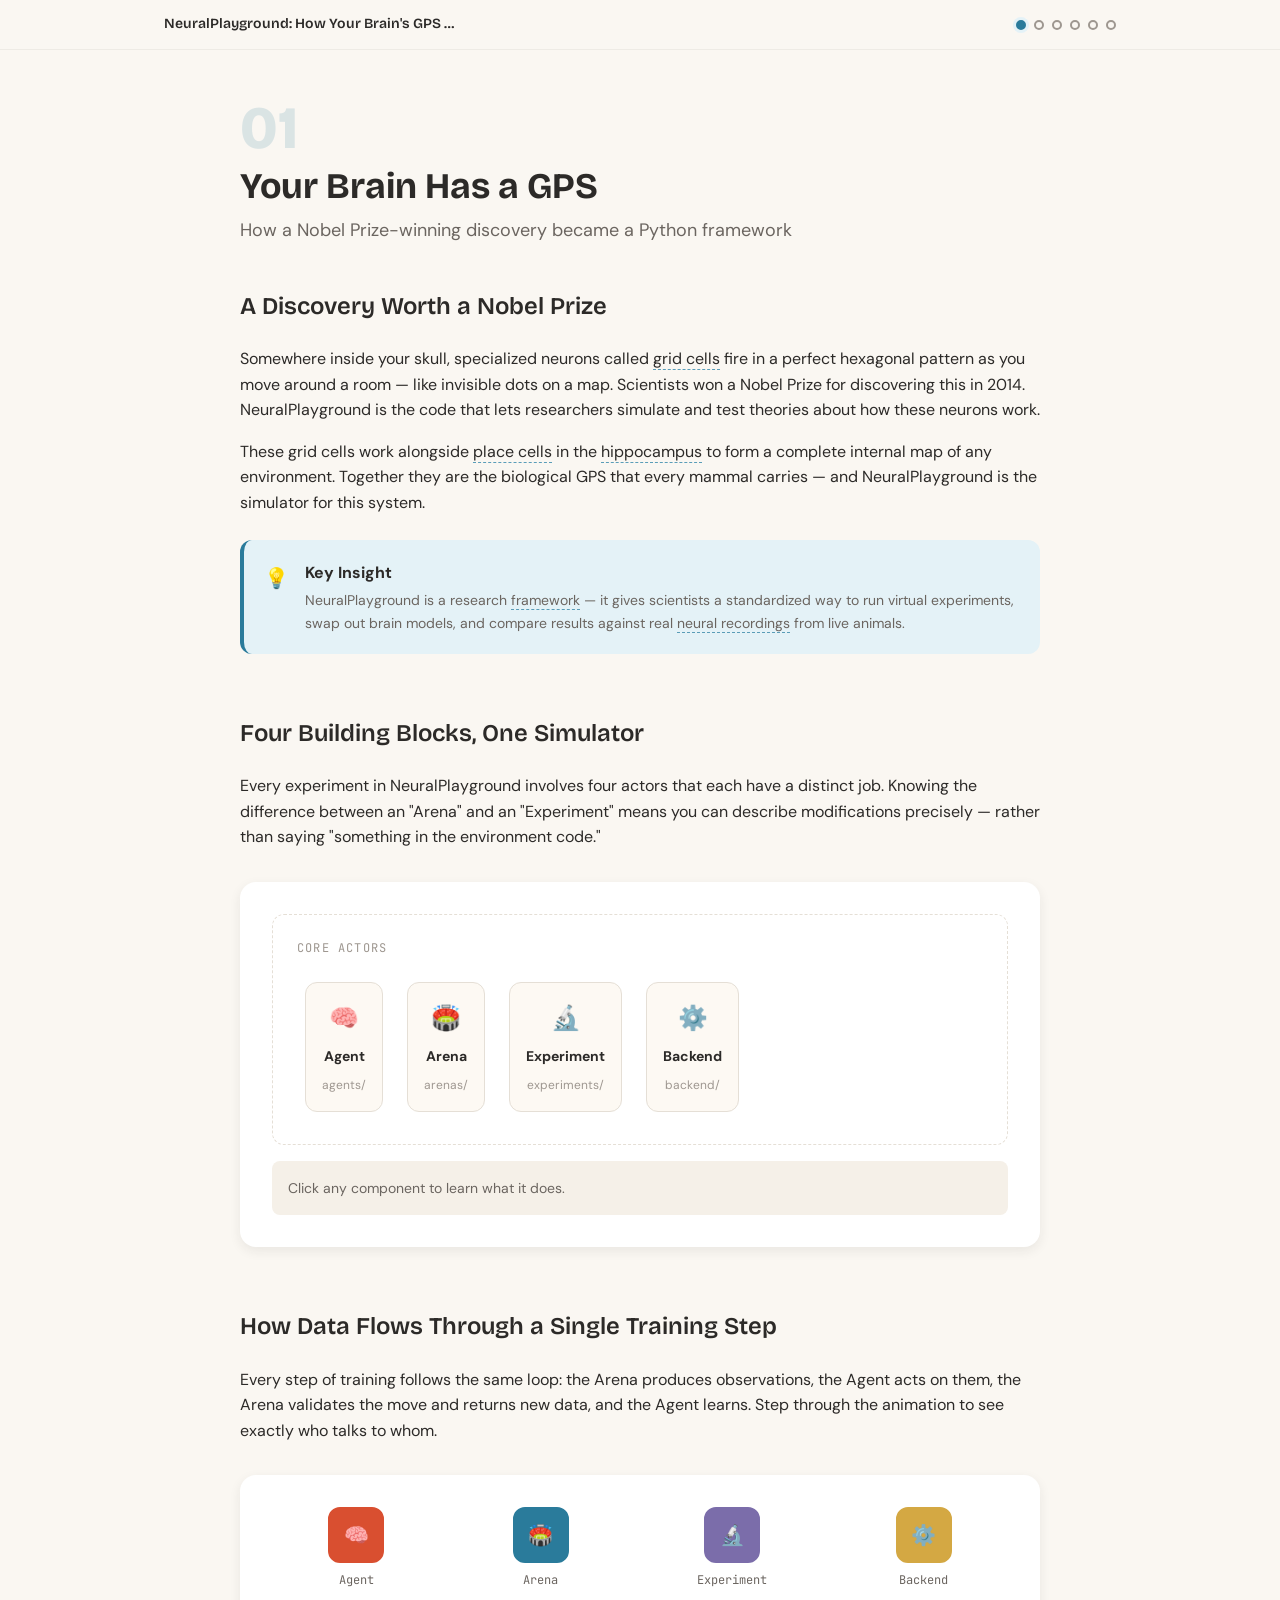
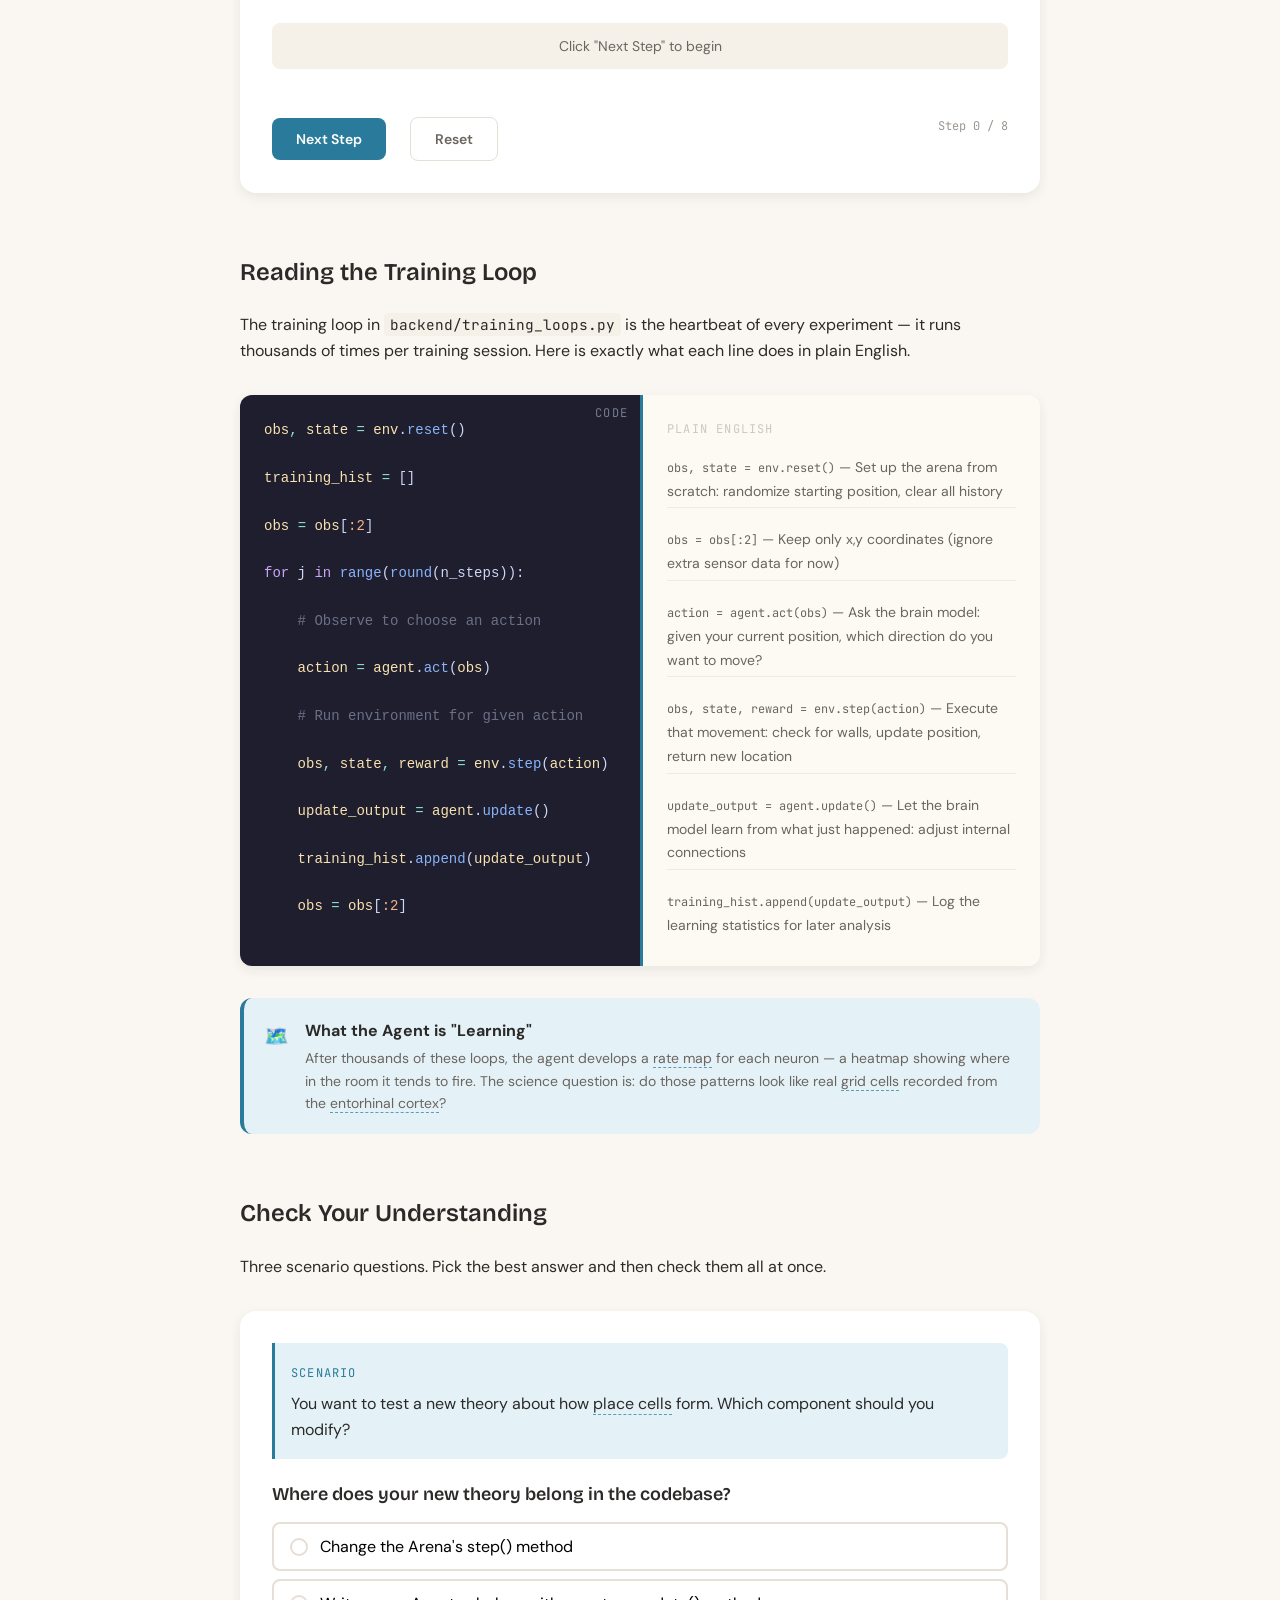
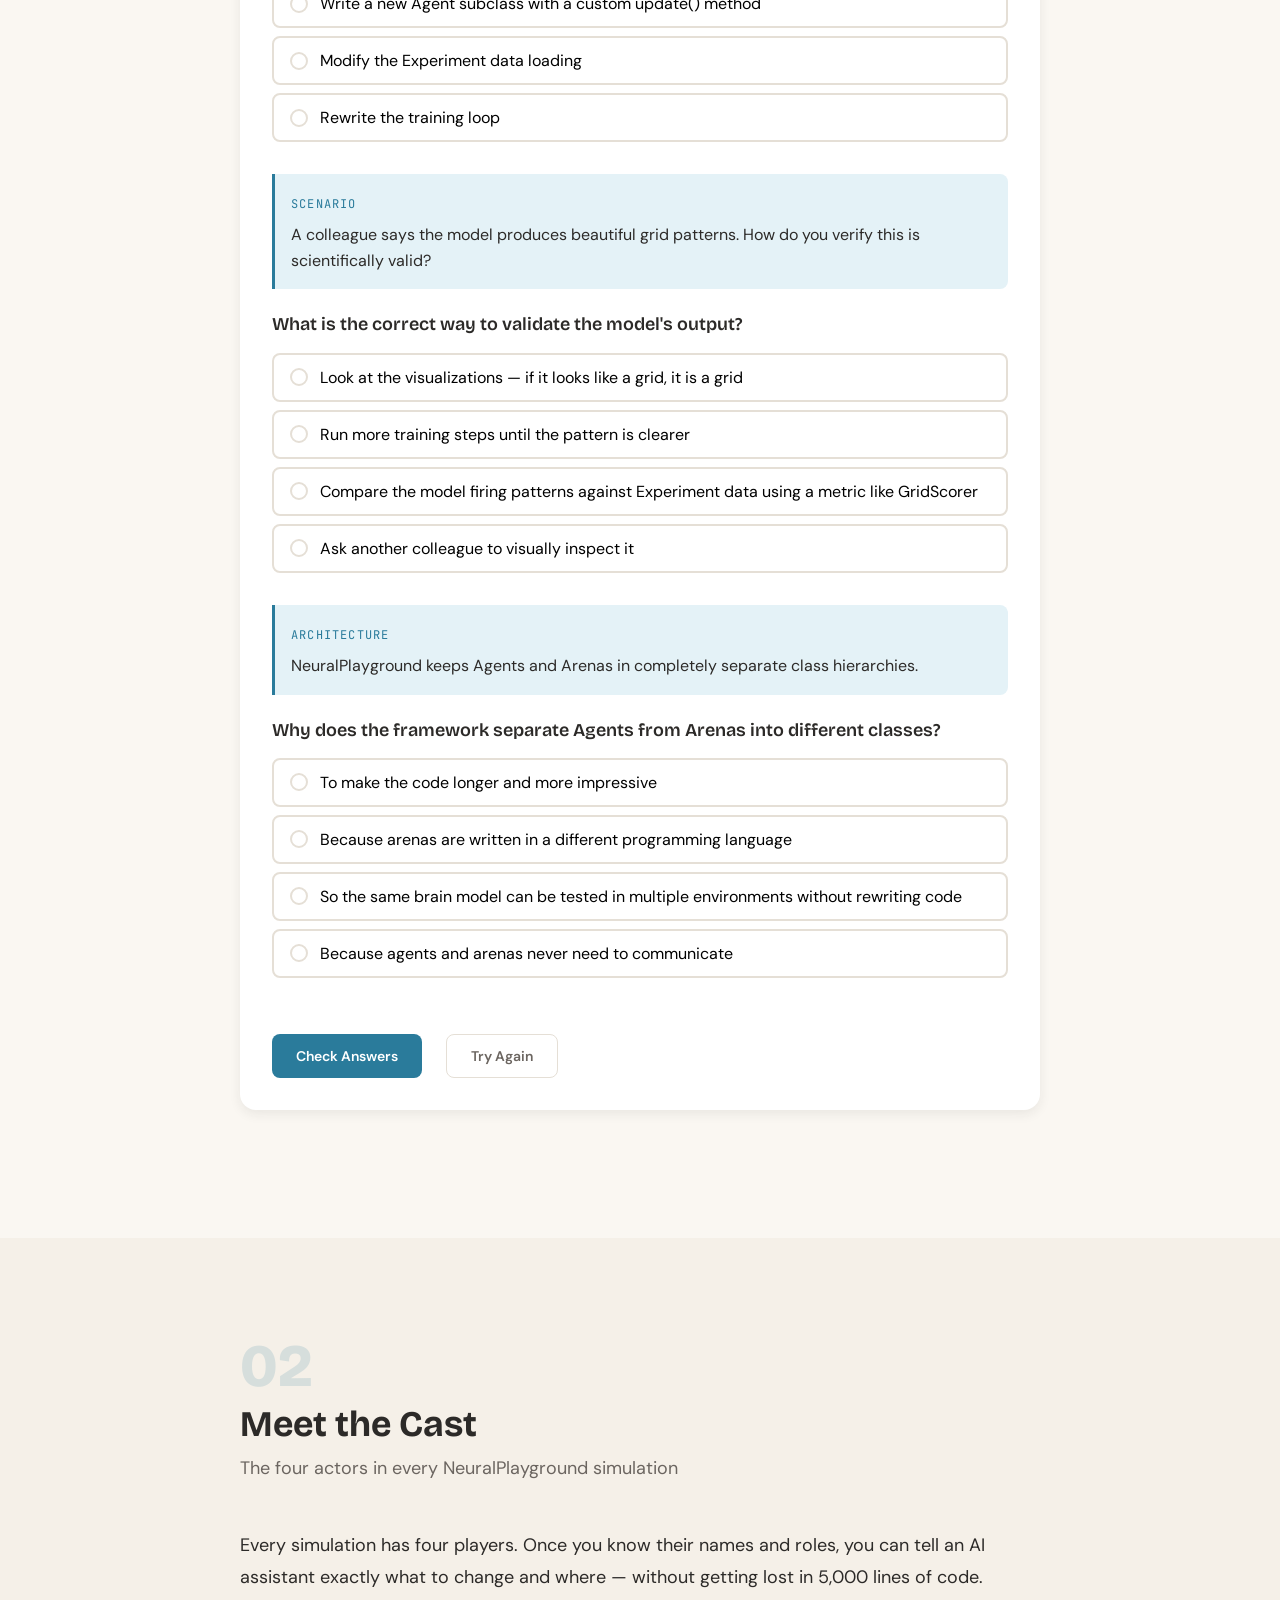
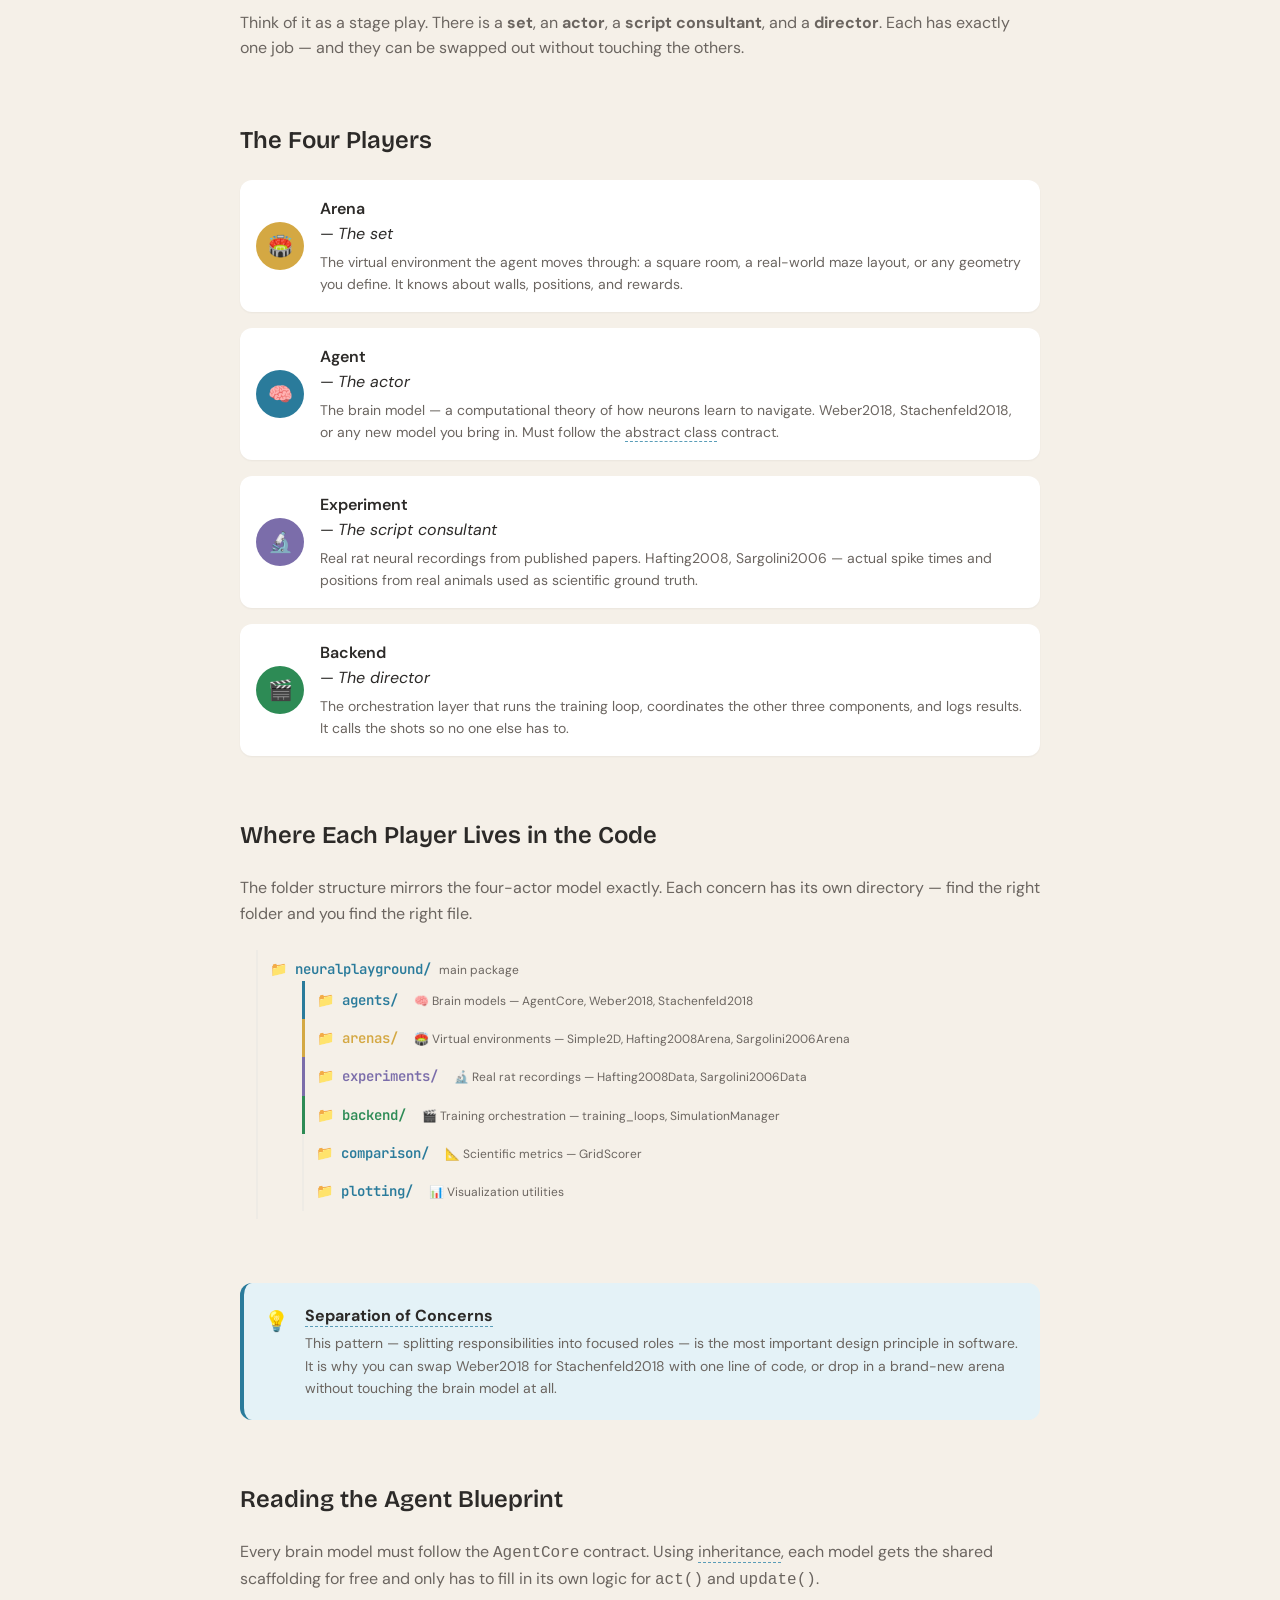
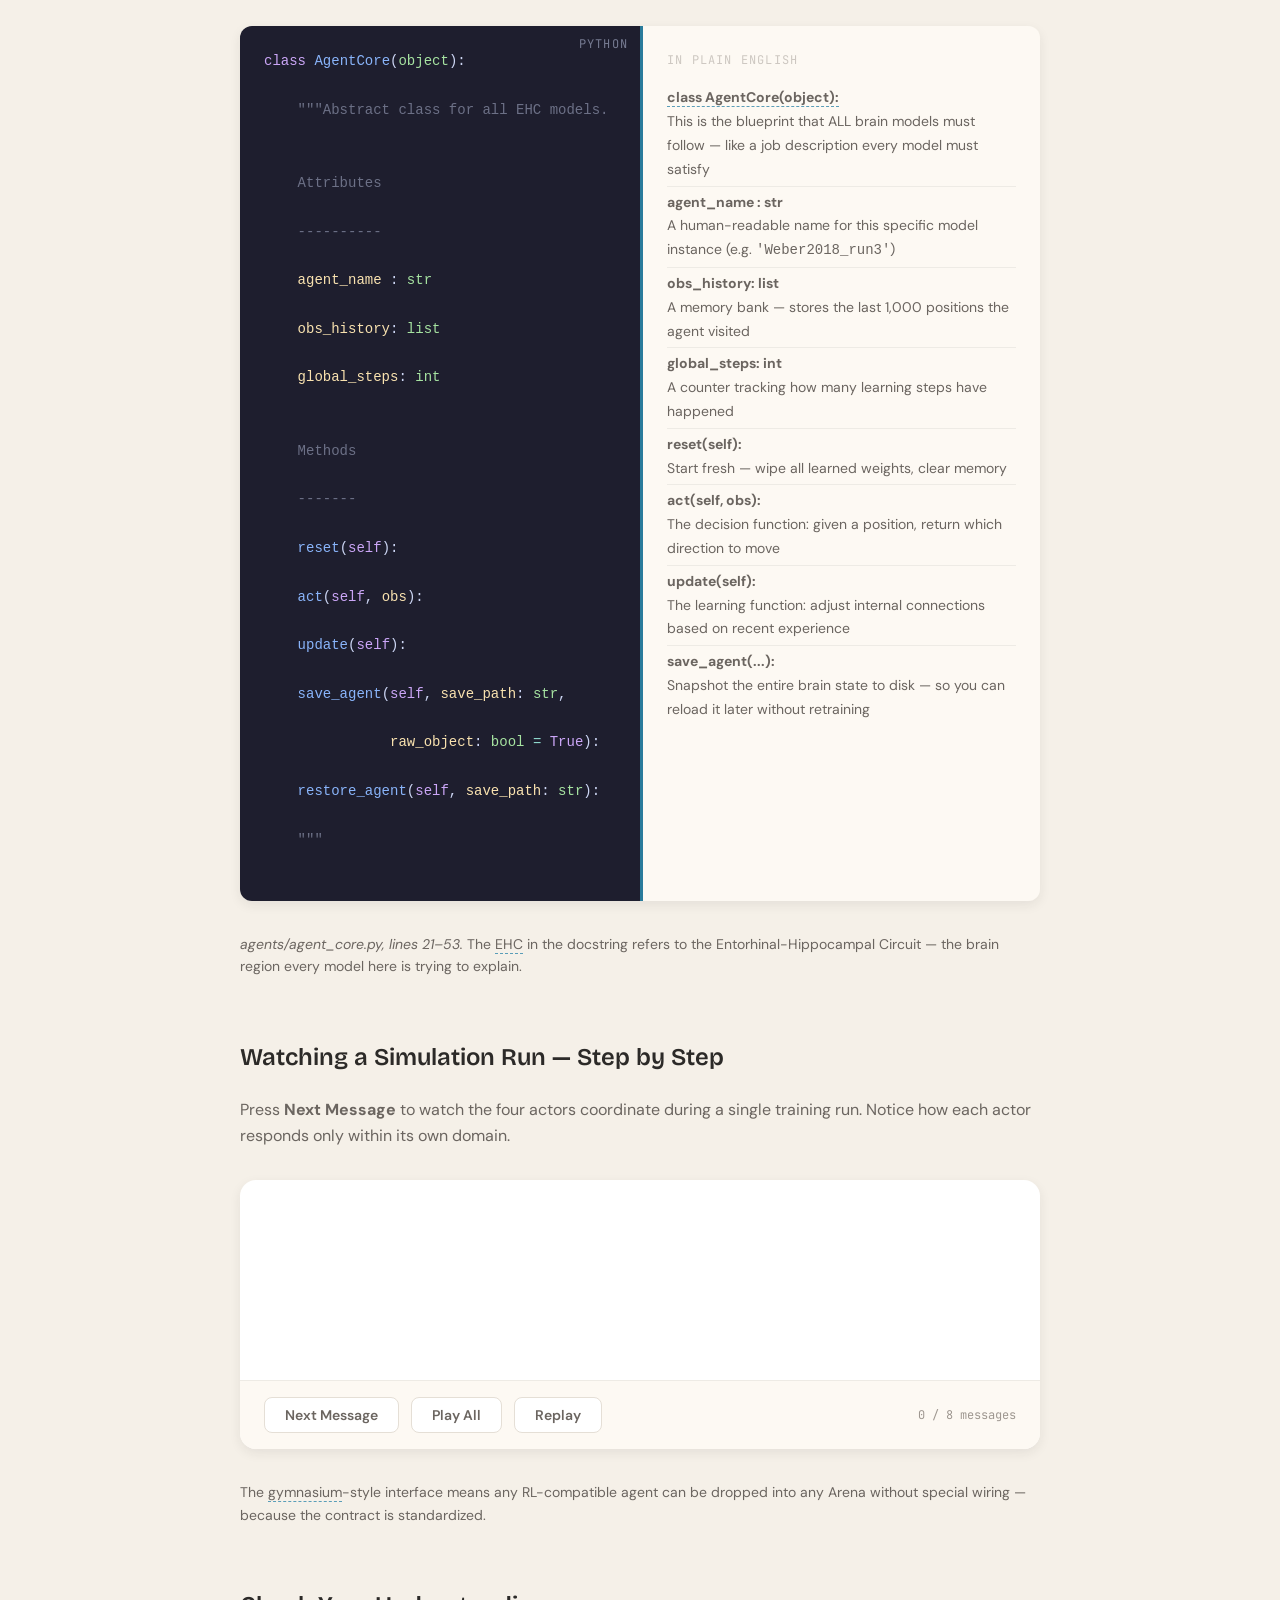
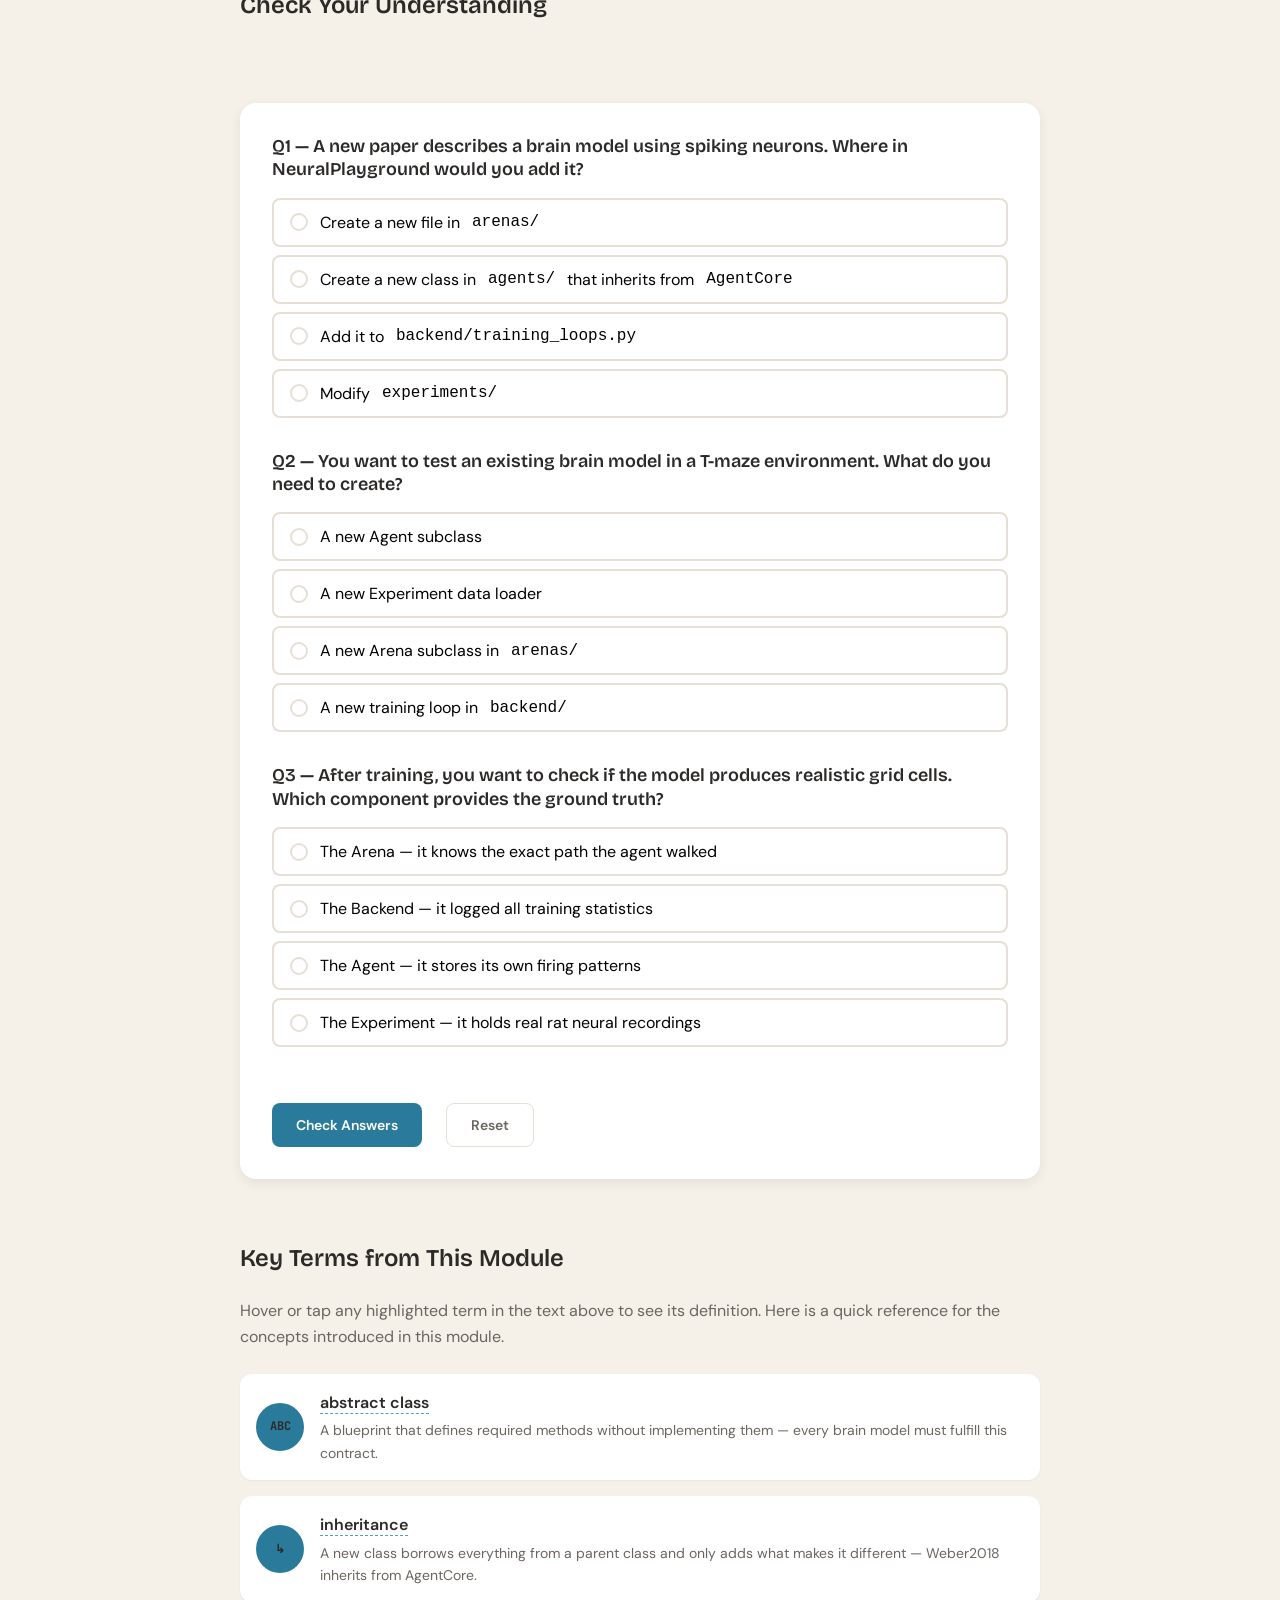
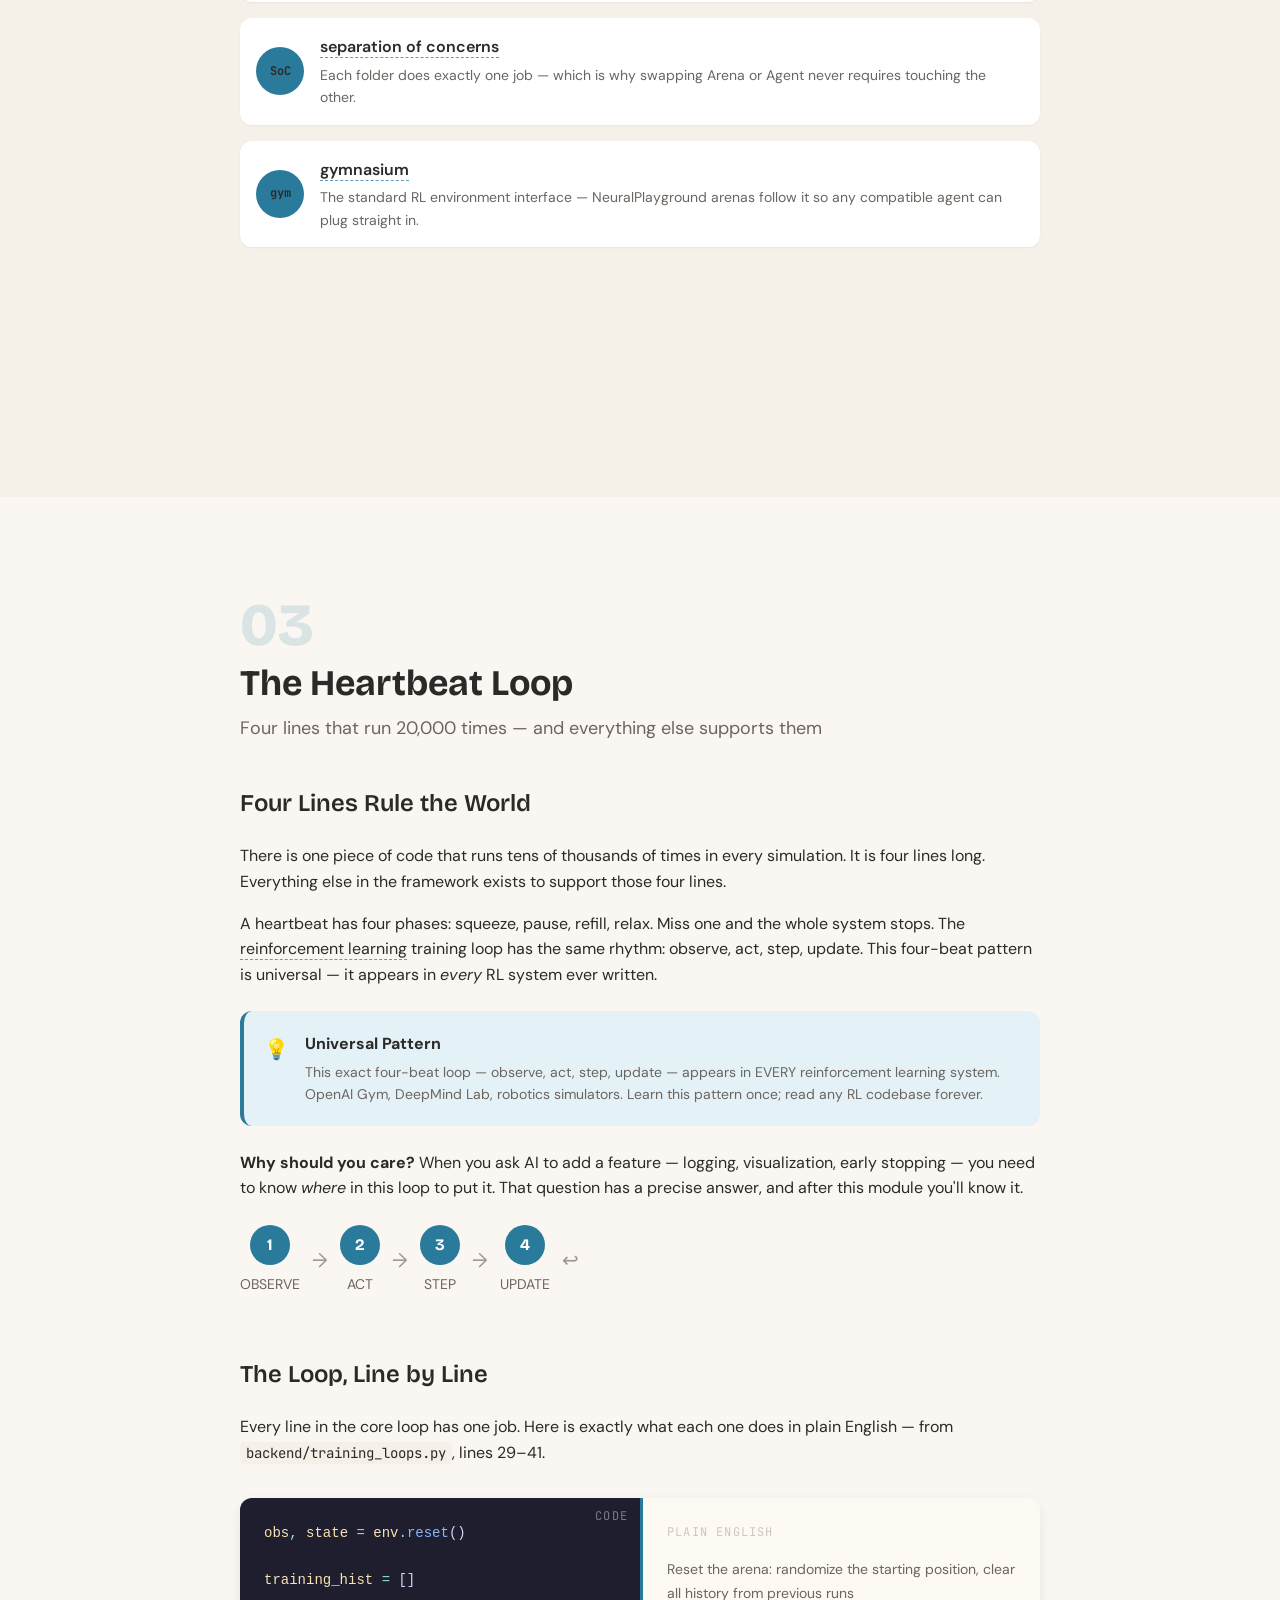
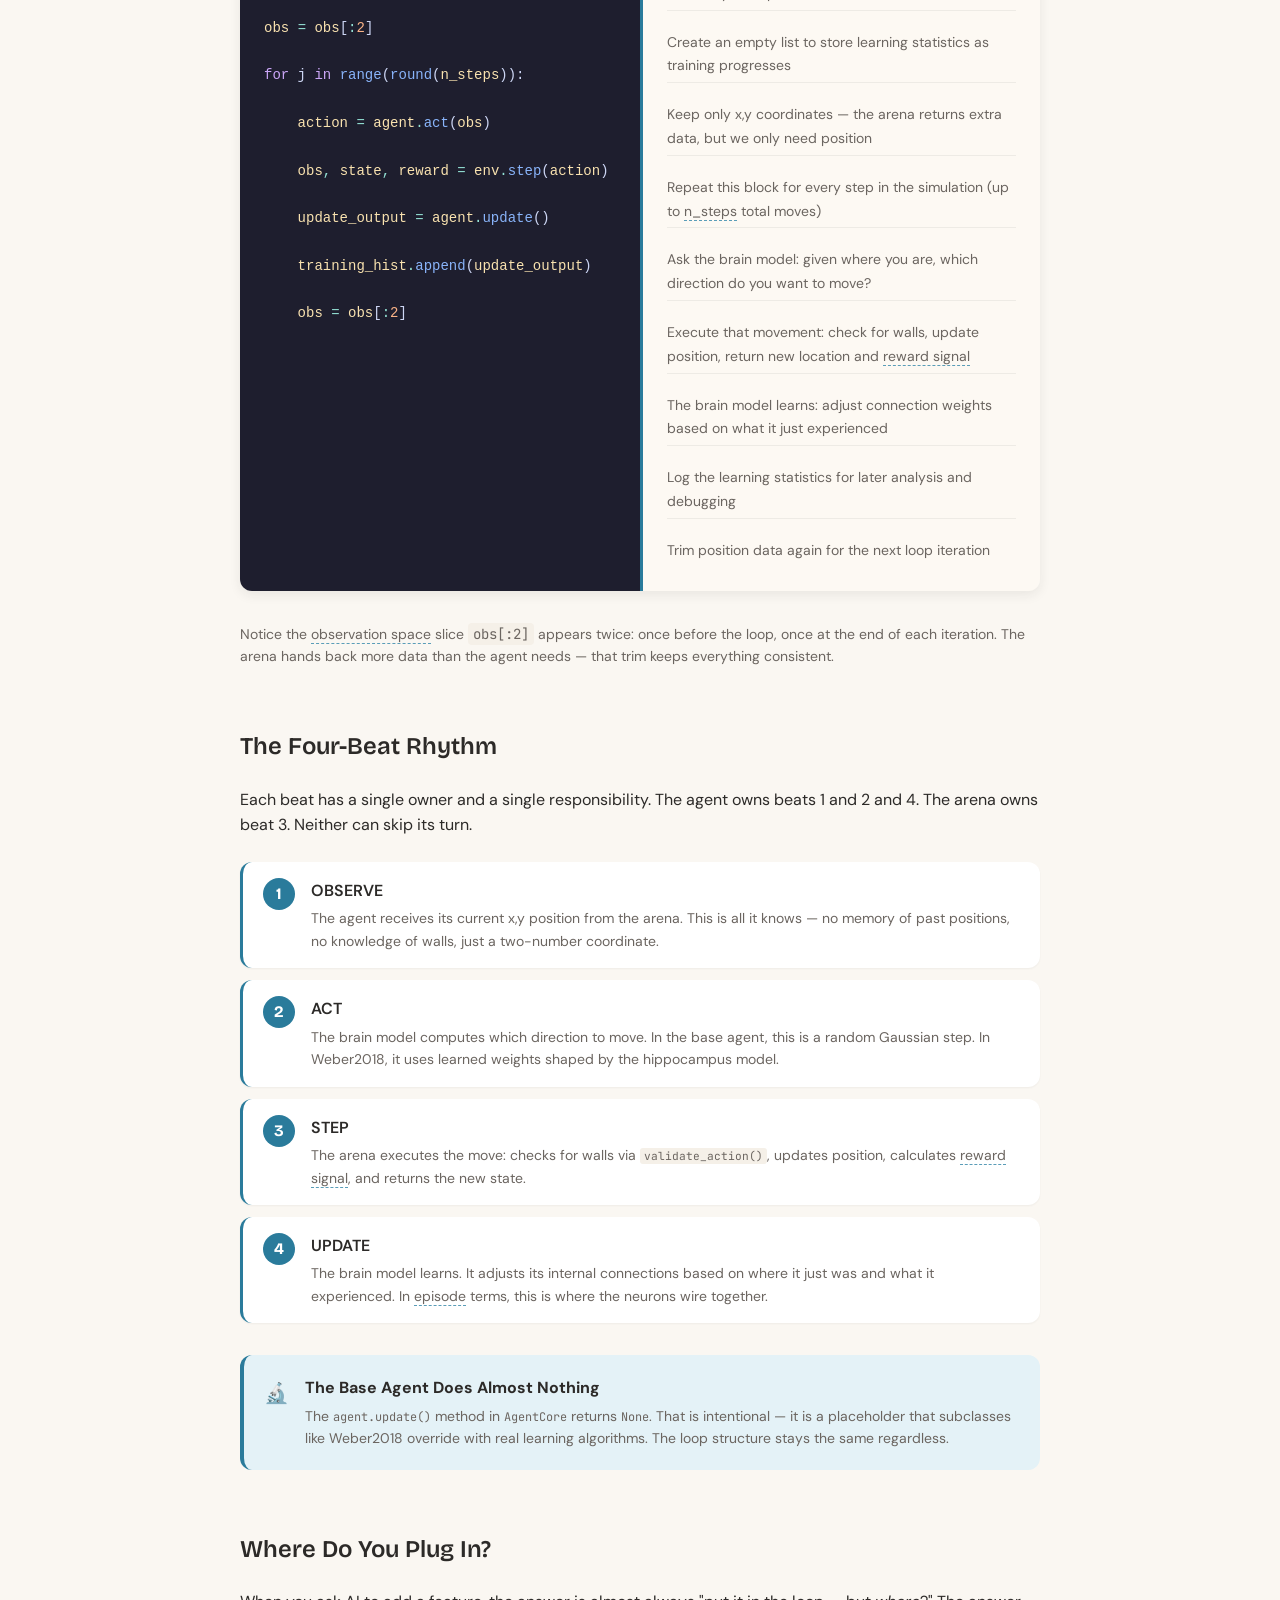
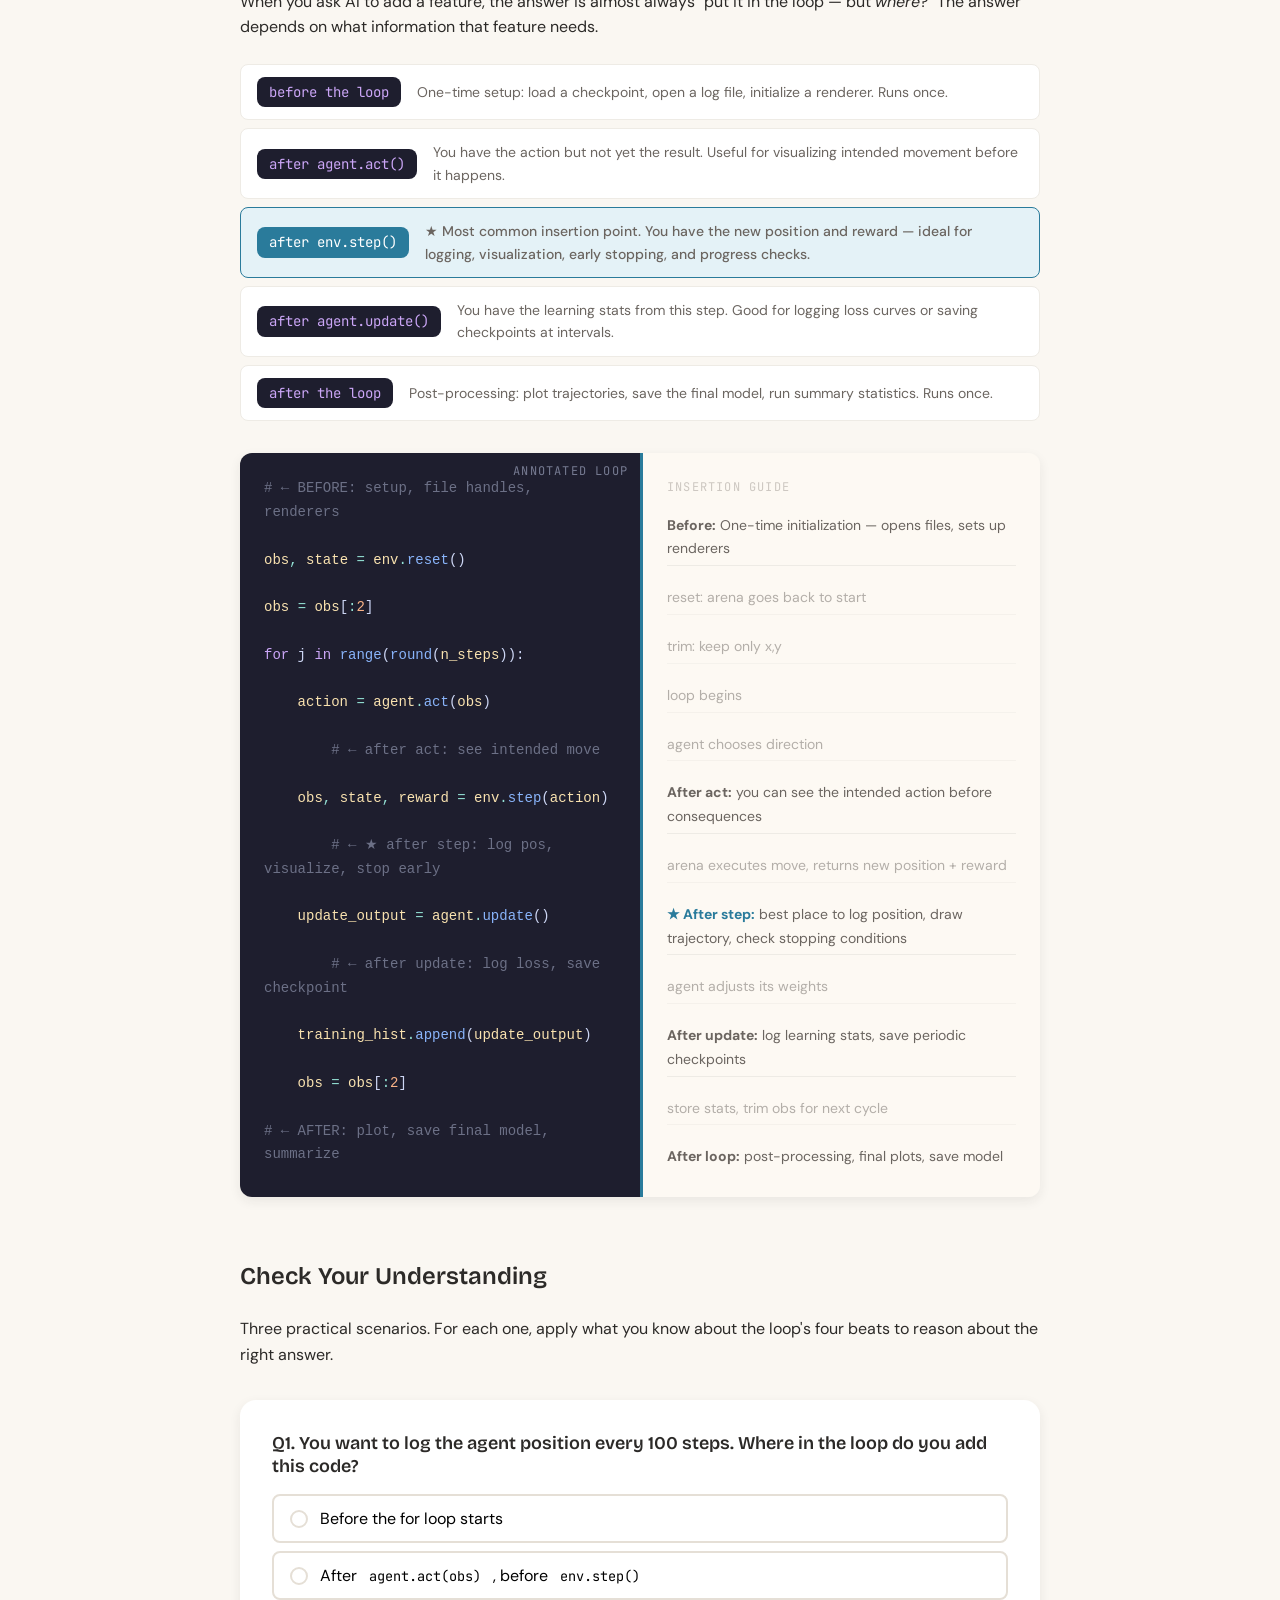
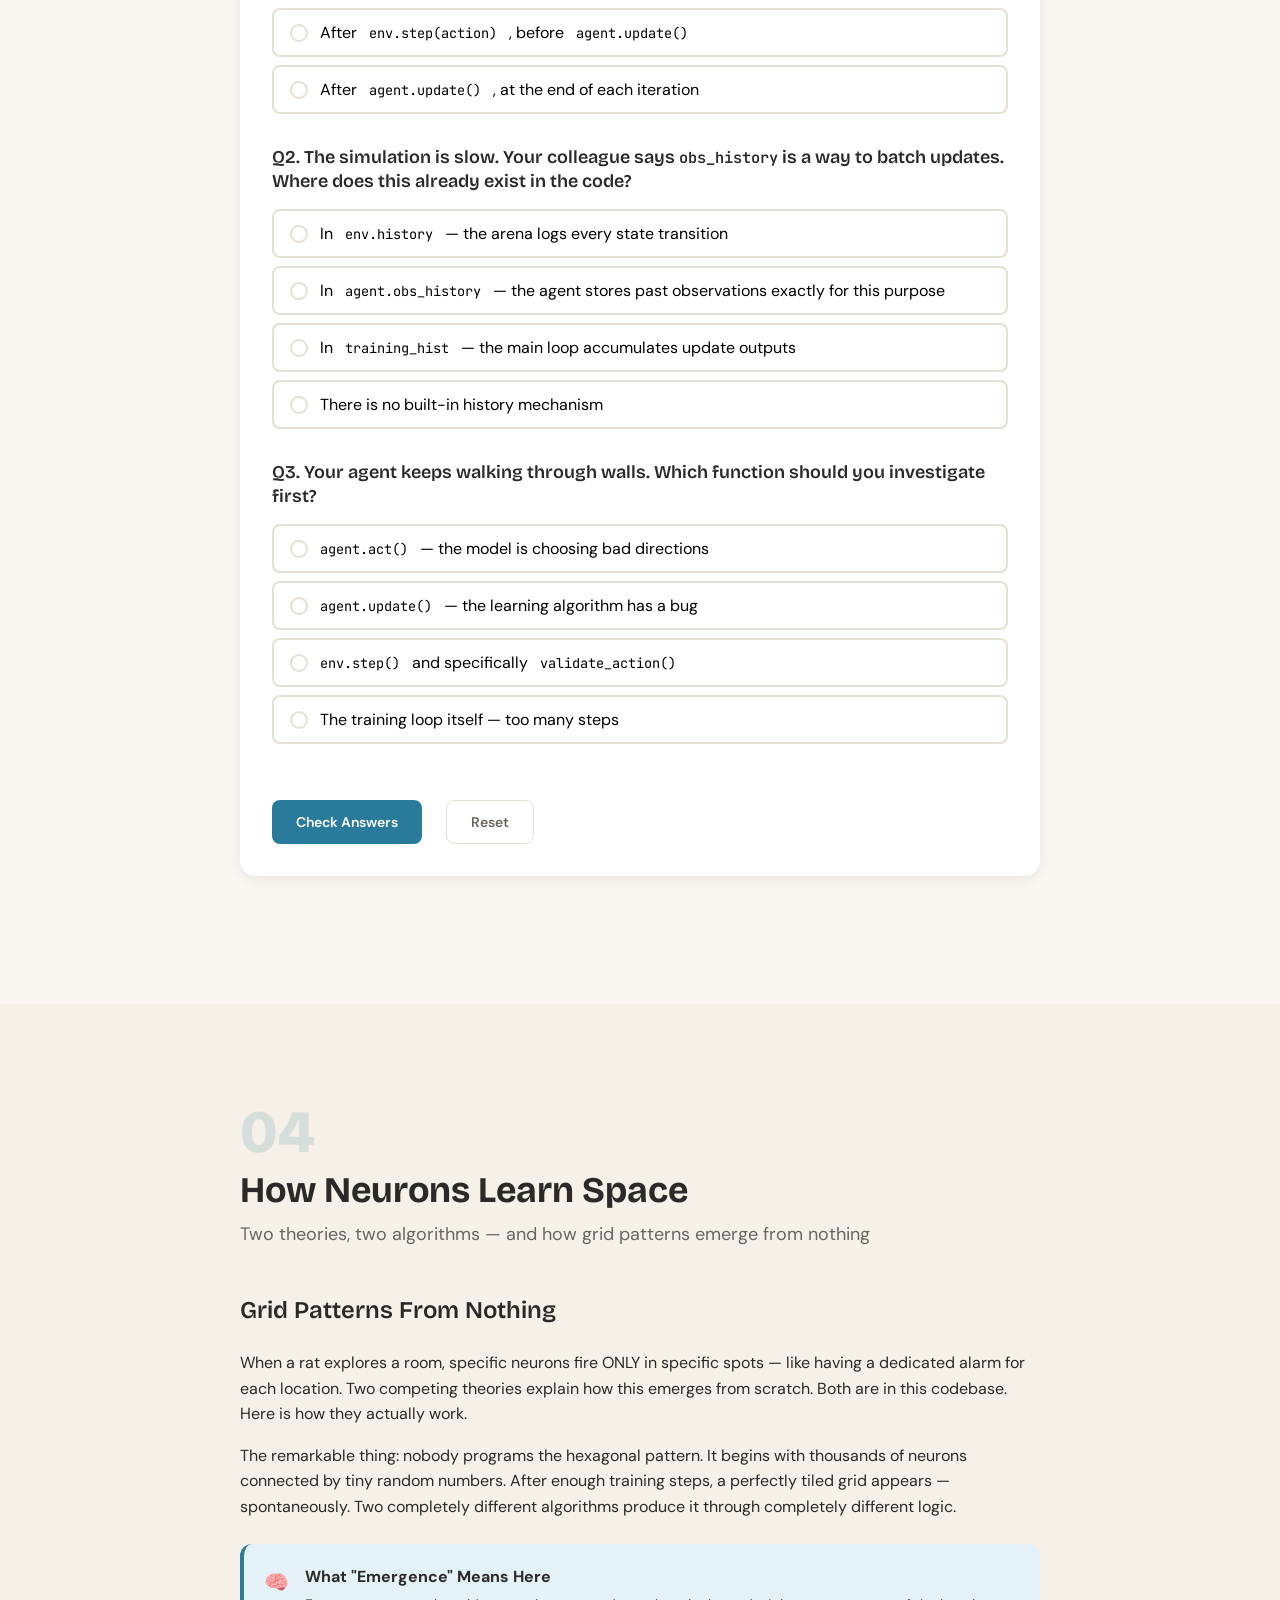
==== neural-playground-course/index.html @ 26a8af29 "Add complete design system styles for neural playground course - Introduced a new CSS file containin" ====
<!DOCTYPE html>
<html lang="en">
<head>
  <meta charset="UTF-8">
  <meta name="viewport" content="width=device-width, initial-scale=1.0">
  <title>NeuralPlayground: How Your Brain's GPS Works in Code</title>

  <!-- Google Fonts: Bricolage Grotesque · DM Sans · JetBrains Mono -->
  <link rel="preconnect" href="https://fonts.googleapis.com">
  <link rel="preconnect" href="https://fonts.gstatic.com" crossorigin>
  <link href="https://fonts.googleapis.com/css2?family=Bricolage+Grotesque:opsz,wght@12..96,400;12..96,600;12..96,700;12..96,800&family=DM+Sans:ital,opsz,wght@0,9..40,300;0,9..40,400;0,9..40,500;0,9..40,600;0,9..40,700;1,9..40,400;1,9..40,500&family=JetBrains+Mono:wght@400;500;600&display=swap" rel="stylesheet">

  <link rel="stylesheet" href="styles.css">

  <style>
    :root {
      --color-accent:       #2A7B9B;
      --color-accent-hover: #1F6280;
      --color-accent-light: #E4F2F7;
      --color-accent-muted: #5A9DB8;
    }
  </style>

  <script src="main.js" defer></script>
</head>
<body>

  <nav class="nav" id="nav">
    <div class="progress-bar" id="progress-bar" role="progressbar" aria-valuenow="0" aria-valuemin="0" aria-valuemax="100"></div>
    <div class="nav-inner">
      <span class="nav-title">NeuralPlayground: How Your Brain's GPS Works in Code</span>
      <div class="nav-dots" id="nav-dots" role="tablist">
        <button class="nav-dot" data-target="module-1" data-tooltip="Your Brain Has a GPS" role="tab" aria-label="Module 1: Your Brain Has a GPS"></button>
        <button class="nav-dot" data-target="module-2" data-tooltip="Meet the Cast" role="tab" aria-label="Module 2: Meet the Cast"></button>
        <button class="nav-dot" data-target="module-3" data-tooltip="The Heartbeat Loop" role="tab" aria-label="Module 3: The Heartbeat Loop"></button>
        <button class="nav-dot" data-target="module-4" data-tooltip="How Neurons Learn Space" role="tab" aria-label="Module 4: How Neurons Learn Space"></button>
        <button class="nav-dot" data-target="module-5" data-tooltip="Real Rat Data" role="tab" aria-label="Module 5: Real Rat Data"></button>
        <button class="nav-dot" data-target="module-6" data-tooltip="Science at Scale" role="tab" aria-label="Module 6: Science at Scale"></button>
      </div>
    </div>
  </nav>

  <main id="main">
    <!-- modules/*.html content is assembled here by build.sh -->
<section class="module" id="module-1" style="background: var(--color-bg)">
  <div class="module-content">

    <header class="module-header animate-in">
      <span class="module-number">01</span>
      <h1 class="module-title">Your Brain Has a GPS</h1>
      <p class="module-subtitle">How a Nobel Prize-winning discovery became a Python framework</p>
    </header>

    <div class="module-body">

      <!-- ── SCREEN 1: The Hook ─────────────────────────────── -->
      <section class="screen animate-in">
        <h2 class="screen-heading">A Discovery Worth a Nobel Prize</h2>
        <p>
          Somewhere inside your skull, specialized neurons called
          <span class="term" data-definition="Neurons in the entorhinal cortex that fire in a perfect hexagonal grid as an animal moves through space — like an invisible GPS overlay on the environment">grid cells</span>
          fire in a perfect hexagonal pattern as you move around a room — like invisible dots on a map.
          Scientists won a Nobel Prize for discovering this in 2014. NeuralPlayground is the code that lets researchers simulate and test theories about how these neurons work.
        </p>
        <p>
          These grid cells work alongside
          <span class="term" data-definition="Neurons in the hippocampus that each fire only when the animal is in one specific location — every spot in a room has its own dedicated neuron">place cells</span>
          in the
          <span class="term" data-definition="A seahorse-shaped brain region crucial for memory and spatial navigation — damage it and you cannot form new memories or navigate familiar spaces">hippocampus</span>
          to form a complete internal map of any environment.
          Together they are the biological GPS that every mammal carries — and NeuralPlayground is the simulator for this system.
        </p>

        <div class="callout callout-accent">
          <div class="callout-icon">💡</div>
          <div class="callout-content">
            <strong class="callout-title">Key Insight</strong>
            <p>NeuralPlayground is a research <span class="term" data-definition="A codebase that provides a standard structure you build on top of — like building with LEGO bricks instead of carving each piece from scratch">framework</span> — it gives scientists a standardized way to run virtual experiments, swap out brain models, and compare results against real <span class="term" data-definition="Data captured by implanting tiny electrodes next to individual neurons — each electrode detects the electrical spikes a neuron fires">neural recordings</span> from live animals.</p>
          </div>
        </div>
      </section>

      <!-- ── SCREEN 2: Architecture Overview ───────────────── -->
      <section class="screen animate-in">
        <h2 class="screen-heading">Four Building Blocks, One Simulator</h2>
        <p>
          Every experiment in NeuralPlayground involves four actors that each have a distinct job.
          Knowing the difference between an "Arena" and an "Experiment" means you can describe modifications precisely — rather than saying "something in the environment code."
        </p>

        <div class="arch-diagram animate-in">
          <div class="arch-zone">
            <div class="arch-zone-label">Core Actors</div>
            <div style="display: flex; flex-wrap: wrap; gap: var(--space-2);">
              <div class="arch-component" data-info="The brain model. Receives position coordinates, decides which direction to move next, and updates its internal connection weights after each step. This is where theories about how neurons wire themselves live.">
                <span class="arch-icon">🧠</span>
                <strong>Agent</strong>
                <small style="font-size: var(--text-xs); color: var(--color-text-muted);">agents/</small>
              </div>
              <div class="arch-component" data-info="The virtual room. Defines the shape of the space, enforces walls, tracks position, and returns a reward signal. Swap a square room for a circular one here without touching the brain model at all.">
                <span class="arch-icon">🏟️</span>
                <strong>Arena</strong>
                <small style="font-size: var(--text-xs); color: var(--color-text-muted);">arenas/</small>
              </div>
              <div class="arch-component" data-info="Real rat data. Holds the actual neural recordings from live animals — position traces, spike trains, rate maps. Used after training to validate whether the model produces biologically realistic patterns.">
                <span class="arch-icon">🔬</span>
                <strong>Experiment</strong>
                <small style="font-size: var(--text-xs); color: var(--color-text-muted);">experiments/</small>
              </div>
              <div class="arch-component" data-info="The orchestrator. Runs the training loop — reset environment, collect observations, call agent.act(), call env.step(), call agent.update(), log results. You rarely need to change this.">
                <span class="arch-icon">⚙️</span>
                <strong>Backend</strong>
                <small style="font-size: var(--text-xs); color: var(--color-text-muted);">backend/</small>
              </div>
            </div>
          </div>
          <div class="arch-description">Click any component to learn what it does.</div>
        </div>
      </section>

      <!-- ── SCREEN 3: Data Flow Animation ─────────────────── -->
      <section class="screen animate-in">
        <h2 class="screen-heading">How Data Flows Through a Single Training Step</h2>
        <p>
          Every step of training follows the same loop: the Arena produces observations, the Agent acts on them, the Arena validates the move and returns new data, and the Agent learns.
          Step through the animation to see exactly who talks to whom.
        </p>

        <div class="flow-animation animate-in" data-steps="[
          {&quot;highlight&quot;:&quot;flow-actor-4&quot;,&quot;label&quot;:&quot;Backend sets up the simulation&quot;},
          {&quot;highlight&quot;:&quot;flow-actor-2&quot;,&quot;label&quot;:&quot;Arena initializes: 1m x 1m room, random start position&quot;},
          {&quot;highlight&quot;:&quot;flow-actor-1&quot;,&quot;label&quot;:&quot;Agent receives first observation: position coordinates&quot;},
          {&quot;highlight&quot;:&quot;flow-actor-1&quot;,&quot;label&quot;:&quot;Agent decides: move in direction [0.8, 0.2]&quot;,&quot;packet&quot;:true,&quot;from&quot;:&quot;actor-1&quot;,&quot;to&quot;:&quot;actor-2&quot;},
          {&quot;highlight&quot;:&quot;flow-actor-2&quot;,&quot;label&quot;:&quot;Arena validates the move (no wall collision), updates position&quot;},
          {&quot;highlight&quot;:&quot;flow-actor-2&quot;,&quot;label&quot;:&quot;Arena returns: new position, reward=0&quot;,&quot;packet&quot;:true,&quot;from&quot;:&quot;actor-2&quot;,&quot;to&quot;:&quot;actor-1&quot;},
          {&quot;highlight&quot;:&quot;flow-actor-1&quot;,&quot;label&quot;:&quot;Agent runs update() - adjusts its connection weights&quot;},
          {&quot;highlight&quot;:&quot;flow-actor-3&quot;,&quot;label&quot;:&quot;After training: Experiment provides real rat data for comparison&quot;}
        ]">
          <div class="flow-actors">
            <div class="flow-actor" id="flow-actor-1">
              <div class="flow-actor-icon" style="background: var(--color-actor-1); color: white; border-color: var(--color-actor-1);">🧠</div>
              <span>Agent</span>
            </div>
            <div class="flow-actor" id="flow-actor-2">
              <div class="flow-actor-icon" style="background: var(--color-actor-2); color: white; border-color: var(--color-actor-2);">🏟️</div>
              <span>Arena</span>
            </div>
            <div class="flow-actor" id="flow-actor-3">
              <div class="flow-actor-icon" style="background: var(--color-actor-3); color: white; border-color: var(--color-actor-3);">🔬</div>
              <span>Experiment</span>
            </div>
            <div class="flow-actor" id="flow-actor-4">
              <div class="flow-actor-icon" style="background: var(--color-actor-4); color: white; border-color: var(--color-actor-4);">⚙️</div>
              <span>Backend</span>
            </div>
          </div>
          <div class="flow-step-label">Click "Next Step" to begin</div>
          <div class="flow-packet"></div>
          <div class="flow-controls">
            <button class="quiz-check-btn flow-next-btn">Next Step</button>
            <button class="quiz-reset-btn flow-reset-btn">Reset</button>
            <span class="flow-progress"></span>
          </div>
        </div>
      </section>

      <!-- ── SCREEN 4: Code↔English Translation ────────────── -->
      <section class="screen animate-in">
        <h2 class="screen-heading">Reading the Training Loop</h2>
        <p>
          The training loop in <code style="font-family: var(--font-mono); font-size: 0.9em; background: var(--color-bg-warm); padding: 2px 6px; border-radius: 4px;">backend/training_loops.py</code> is the heartbeat of every experiment — it runs thousands of times per training session.
          Here is exactly what each line does in plain English.
        </p>

        <div class="translation-block animate-in">
          <div class="translation-code">
            <span class="translation-label">CODE</span>
            <pre><code><span class="code-line"><span class="code-property">obs</span><span class="code-operator">, </span><span class="code-property">state</span> <span class="code-operator">=</span> <span class="code-property">env</span>.<span class="code-function">reset</span>()</span>
<span class="code-line"><span class="code-property">training_hist</span> <span class="code-operator">=</span> []</span>
<span class="code-line"><span class="code-property">obs</span> <span class="code-operator">=</span> <span class="code-property">obs</span>[<span class="code-number">:2</span>]</span>
<span class="code-line"><span class="code-keyword">for</span> j <span class="code-keyword">in</span> <span class="code-function">range</span>(<span class="code-function">round</span>(n_steps)):</span>
<span class="code-line">    <span class="code-comment"># Observe to choose an action</span></span>
<span class="code-line">    <span class="code-property">action</span> <span class="code-operator">=</span> <span class="code-property">agent</span>.<span class="code-function">act</span>(<span class="code-property">obs</span>)</span>
<span class="code-line">    <span class="code-comment"># Run environment for given action</span></span>
<span class="code-line">    <span class="code-property">obs</span><span class="code-operator">, </span><span class="code-property">state</span><span class="code-operator">, </span><span class="code-property">reward</span> <span class="code-operator">=</span> <span class="code-property">env</span>.<span class="code-function">step</span>(<span class="code-property">action</span>)</span>
<span class="code-line">    <span class="code-property">update_output</span> <span class="code-operator">=</span> <span class="code-property">agent</span>.<span class="code-function">update</span>()</span>
<span class="code-line">    <span class="code-property">training_hist</span>.<span class="code-function">append</span>(<span class="code-property">update_output</span>)</span>
<span class="code-line">    <span class="code-property">obs</span> <span class="code-operator">=</span> <span class="code-property">obs</span>[<span class="code-number">:2</span>]</span></code></pre>
          </div>
          <div class="translation-english">
            <span class="translation-label">PLAIN ENGLISH</span>
            <div class="translation-lines">
              <p class="tl"><code style="font-family: var(--font-mono); font-size: 0.85em;">obs, state = env.reset()</code> — Set up the arena from scratch: randomize starting position, clear all history</p>
              <p class="tl"><code style="font-family: var(--font-mono); font-size: 0.85em;">obs = obs[:2]</code> — Keep only x,y coordinates (ignore extra sensor data for now)</p>
              <p class="tl"><code style="font-family: var(--font-mono); font-size: 0.85em;">action = agent.act(obs)</code> — Ask the brain model: given your current position, which direction do you want to move?</p>
              <p class="tl"><code style="font-family: var(--font-mono); font-size: 0.85em;">obs, state, reward = env.step(action)</code> — Execute that movement: check for walls, update position, return new location</p>
              <p class="tl"><code style="font-family: var(--font-mono); font-size: 0.85em;">update_output = agent.update()</code> — Let the brain model learn from what just happened: adjust internal connections</p>
              <p class="tl"><code style="font-family: var(--font-mono); font-size: 0.85em;">training_hist.append(update_output)</code> — Log the learning statistics for later analysis</p>
            </div>
          </div>
        </div>

        <div class="callout callout-accent">
          <div class="callout-icon">🗺️</div>
          <div class="callout-content">
            <strong class="callout-title">What the Agent is "Learning"</strong>
            <p>After thousands of these loops, the agent develops a
            <span class="term" data-definition="A 2D heatmap showing how often a neuron fires at each location in an arena — bright spots mean the neuron fires frequently there">rate map</span>
            for each neuron — a heatmap showing where in the room it tends to fire.
            The science question is: do those patterns look like real
            <span class="term" data-definition="Neurons in the entorhinal cortex that fire in a perfect hexagonal grid as an animal moves through space — like an invisible GPS overlay on the environment">grid cells</span>
            recorded from the
            <span class="term" data-definition="The brain region just upstream of the hippocampus where grid cells live — it acts like a coordinate system feeding into the memory system">entorhinal cortex</span>?</p>
          </div>
        </div>
      </section>

      <!-- ── SCREEN 5: Quiz ─────────────────────────────────── -->
      <section class="screen animate-in">
        <h2 class="screen-heading">Check Your Understanding</h2>
        <p>Three scenario questions. Pick the best answer and then check them all at once.</p>

        <div class="quiz-container animate-in" id="quiz-module1">

          <!-- Q1 -->
          <div class="quiz-question-block"
               data-correct="b"
               data-explanation-right="The brain model&apos;s learning algorithm lives in the Agent&apos;s update() method. That is where theories about how neurons change their connections are implemented."
               data-explanation-wrong="The Arena handles the physical space, the Experiment holds ground truth data, and the training loop orchestrates everything. The learning algorithm itself lives in the Agent.">
            <div class="scenario-block">
              <div class="scenario-context">
                <span class="scenario-label">Scenario</span>
                <p>You want to test a new theory about how <span class="term" data-definition="Neurons in the hippocampus that each fire only when the animal is in one specific location — every spot in a room has its own dedicated neuron">place cells</span> form. Which component should you modify?</p>
              </div>
            </div>
            <p class="quiz-question">Where does your new theory belong in the codebase?</p>
            <div class="quiz-options">
              <button class="quiz-option" data-value="a" onclick="selectOption(this)">
                <span class="quiz-option-radio"></span>
                Change the Arena's step() method
              </button>
              <button class="quiz-option" data-value="b" onclick="selectOption(this)">
                <span class="quiz-option-radio"></span>
                Write a new Agent subclass with a custom update() method
              </button>
              <button class="quiz-option" data-value="c" onclick="selectOption(this)">
                <span class="quiz-option-radio"></span>
                Modify the Experiment data loading
              </button>
              <button class="quiz-option" data-value="d" onclick="selectOption(this)">
                <span class="quiz-option-radio"></span>
                Rewrite the training loop
              </button>
            </div>
            <div class="quiz-feedback"></div>
          </div>

          <!-- Q2 -->
          <div class="quiz-question-block"
               data-correct="c"
               data-explanation-right="Visual inspection is subjective and can be fooled. Scientific validation means comparing quantitatively against real rat recordings — that is what the Experiment classes and GridScorer are for."
               data-explanation-wrong="Visual inspection is not reproducible or objective. The framework provides quantitative comparison against real neural data precisely because visual pattern-matching is unreliable.">
            <div class="scenario-block">
              <div class="scenario-context">
                <span class="scenario-label">Scenario</span>
                <p>A colleague says the model produces beautiful grid patterns. How do you verify this is scientifically valid?</p>
              </div>
            </div>
            <p class="quiz-question">What is the correct way to validate the model's output?</p>
            <div class="quiz-options">
              <button class="quiz-option" data-value="a" onclick="selectOption(this)">
                <span class="quiz-option-radio"></span>
                Look at the visualizations — if it looks like a grid, it is a grid
              </button>
              <button class="quiz-option" data-value="b" onclick="selectOption(this)">
                <span class="quiz-option-radio"></span>
                Run more training steps until the pattern is clearer
              </button>
              <button class="quiz-option" data-value="c" onclick="selectOption(this)">
                <span class="quiz-option-radio"></span>
                Compare the model firing patterns against Experiment data using a metric like GridScorer
              </button>
              <button class="quiz-option" data-value="d" onclick="selectOption(this)">
                <span class="quiz-option-radio"></span>
                Ask another colleague to visually inspect it
              </button>
            </div>
            <div class="quiz-feedback"></div>
          </div>

          <!-- Q3 -->
          <div class="quiz-question-block"
               data-correct="c"
               data-explanation-right="Separation of concerns. You can test Weber2018 in a circular arena, a rectangular arena, a multi-room maze — without touching the model code at all. This is how you do systematic science."
               data-explanation-wrong="The separation is intentional: swap any actor for another without rewriting the rest. It is the foundation of the whole framework design.">
            <div class="scenario-block">
              <div class="scenario-context">
                <span class="scenario-label">Architecture</span>
                <p>NeuralPlayground keeps Agents and Arenas in completely separate class hierarchies.</p>
              </div>
            </div>
            <p class="quiz-question">Why does the framework separate Agents from Arenas into different classes?</p>
            <div class="quiz-options">
              <button class="quiz-option" data-value="a" onclick="selectOption(this)">
                <span class="quiz-option-radio"></span>
                To make the code longer and more impressive
              </button>
              <button class="quiz-option" data-value="b" onclick="selectOption(this)">
                <span class="quiz-option-radio"></span>
                Because arenas are written in a different programming language
              </button>
              <button class="quiz-option" data-value="c" onclick="selectOption(this)">
                <span class="quiz-option-radio"></span>
                So the same brain model can be tested in multiple environments without rewriting code
              </button>
              <button class="quiz-option" data-value="d" onclick="selectOption(this)">
                <span class="quiz-option-radio"></span>
                Because agents and arenas never need to communicate
              </button>
            </div>
            <div class="quiz-feedback"></div>
          </div>

          <div style="display: flex; gap: var(--space-3); margin-top: var(--space-6);">
            <button class="quiz-check-btn" onclick="checkQuiz('quiz-module1')">Check Answers</button>
            <button class="quiz-reset-btn" onclick="resetQuiz('quiz-module1')">Try Again</button>
          </div>

        </div>
      </section>

    </div><!-- /.module-body -->
  </div><!-- /.module-content -->
</section>
<section class="module" id="module-2" style="background: var(--color-bg-warm)">
  <div class="module-content">

    <!-- ── HEADER ───────────────────────────────────────────────── -->
    <header class="module-header animate-in">
      <span class="module-number">02</span>
      <h1 class="module-title">Meet the Cast</h1>
      <p class="module-subtitle">The four actors in every NeuralPlayground simulation</p>
    </header>

    <div class="module-body">

      <!-- ── SCREEN 1: OPENING HOOK ───────────────────────────── -->
      <div class="screen">
        <p class="animate-in" style="font-size: var(--text-lg); line-height: var(--leading-loose); color: var(--color-text);">
          Every simulation has four players. Once you know their names and roles, you can tell an AI assistant exactly what to change and where — without getting lost in 5,000 lines of code.
        </p>
        <p class="animate-in" style="color: var(--color-text-secondary);">
          Think of it as a stage play. There is a <strong>set</strong>, an <strong>actor</strong>, a <strong>script consultant</strong>, and a <strong>director</strong>. Each has exactly one job — and they can be swapped out without touching the others.
        </p>
      </div>

      <!-- ── SCREEN 2: THE FOUR ACTORS (ICON ROWS) ────────────── -->
      <div class="screen">
        <h2 class="screen-heading animate-in">The Four Players</h2>
        <div class="icon-rows stagger-children">

          <div class="icon-row animate-in">
            <div class="icon-circle" style="background: var(--color-actor-4)">🏟️</div>
            <div>
              <strong>Arena</strong> — <em>The set</em>
              <p>The virtual environment the agent moves through: a square room, a real-world maze layout, or any geometry you define. It knows about walls, positions, and rewards.</p>
            </div>
          </div>

          <div class="icon-row animate-in">
            <div class="icon-circle" style="background: var(--color-actor-2)">🧠</div>
            <div>
              <strong>Agent</strong> — <em>The actor</em>
              <p>The brain model — a computational theory of how neurons learn to navigate. Weber2018, Stachenfeld2018, or any new model you bring in. Must follow the <span class="term" data-definition="A blueprint that defines what methods a class MUST have, without implementing them — like a job contract that says 'you must be able to act() and update()' but leaves the details to each applicant">abstract class</span> contract.</p>
            </div>
          </div>

          <div class="icon-row animate-in">
            <div class="icon-circle" style="background: var(--color-actor-3)">🔬</div>
            <div>
              <strong>Experiment</strong> — <em>The script consultant</em>
              <p>Real rat neural recordings from published papers. Hafting2008, Sargolini2006 — actual spike times and positions from real animals used as scientific ground truth.</p>
            </div>
          </div>

          <div class="icon-row animate-in">
            <div class="icon-circle" style="background: var(--color-actor-5)">🎬</div>
            <div>
              <strong>Backend</strong> — <em>The director</em>
              <p>The orchestration layer that runs the training loop, coordinates the other three components, and logs results. It calls the shots so no one else has to.</p>
            </div>
          </div>

        </div>
      </div>

      <!-- ── SCREEN 3: FILE TREE ───────────────────────────────── -->
      <div class="screen">
        <h2 class="screen-heading animate-in">Where Each Player Lives in the Code</h2>
        <p class="animate-in" style="color: var(--color-text-secondary);">
          The folder structure mirrors the four-actor model exactly. Each concern has its own directory — find the right folder and you find the right file.
        </p>

        <div class="file-tree animate-in">
          <div class="ft-folder open">
            <span class="ft-name">neuralplayground/</span><span class="ft-desc">main package</span>
            <div class="ft-children">

              <div class="ft-folder" style="border-left: 3px solid var(--color-actor-2)">
                <span class="ft-name" style="color: var(--color-actor-2)">agents/</span>
                <span class="ft-desc">🧠 Brain models — AgentCore, Weber2018, Stachenfeld2018</span>
              </div>

              <div class="ft-folder" style="border-left: 3px solid var(--color-actor-4)">
                <span class="ft-name" style="color: var(--color-actor-4)">arenas/</span>
                <span class="ft-desc">🏟️ Virtual environments — Simple2D, Hafting2008Arena, Sargolini2006Arena</span>
              </div>

              <div class="ft-folder" style="border-left: 3px solid var(--color-actor-3)">
                <span class="ft-name" style="color: var(--color-actor-3)">experiments/</span>
                <span class="ft-desc">🔬 Real rat recordings — Hafting2008Data, Sargolini2006Data</span>
              </div>

              <div class="ft-folder" style="border-left: 3px solid var(--color-actor-5)">
                <span class="ft-name" style="color: var(--color-actor-5)">backend/</span>
                <span class="ft-desc">🎬 Training orchestration — training_loops, SimulationManager</span>
              </div>

              <div class="ft-folder">
                <span class="ft-name">comparison/</span>
                <span class="ft-desc">📐 Scientific metrics — GridScorer</span>
              </div>

              <div class="ft-folder">
                <span class="ft-name">plotting/</span>
                <span class="ft-desc">📊 Visualization utilities</span>
              </div>

            </div>
          </div>
        </div>
      </div>

      <!-- ── SCREEN 4: SEPARATION OF CONCERNS CALLOUT ──────────── -->
      <div class="screen">
        <div class="callout callout-accent animate-in">
          <div class="callout-icon">💡</div>
          <div class="callout-content">
            <strong class="callout-title">
              <span class="term" data-definition="A design principle: each component does exactly one job. Arena handles space. Agent handles learning. When things break, you know exactly where to look.">Separation of Concerns</span>
            </strong>
            <p>This pattern — splitting responsibilities into focused roles — is the most important design principle in software. It is why you can swap Weber2018 for Stachenfeld2018 with one line of code, or drop in a brand-new arena without touching the brain model at all.</p>
          </div>
        </div>
      </div>

      <!-- ── SCREEN 5: CODE ↔ ENGLISH TRANSLATION ─────────────── -->
      <div class="screen">
        <h2 class="screen-heading animate-in">Reading the Agent Blueprint</h2>
        <p class="animate-in" style="color: var(--color-text-secondary);">
          Every brain model must follow the <code>AgentCore</code> contract. Using <span class="term" data-definition="When a new class borrows all the capabilities of an existing class and adds its own — like a child class that gets everything from its parent class for free">inheritance</span>, each model gets the shared scaffolding for free and only has to fill in its own logic for <code>act()</code> and <code>update()</code>.
        </p>

        <div class="translation-block animate-in">
          <div class="translation-code">
            <span class="translation-label">Python</span>
<code><span class="code-line"><span class="code-keyword">class</span> <span class="code-function">AgentCore</span>(<span class="code-string">object</span>):</span>
<span class="code-line">    <span class="code-comment">"""Abstract class for all EHC models.</span></span>
<span class="code-line"></span>
<span class="code-line">    <span class="code-comment">Attributes</span></span>
<span class="code-line">    <span class="code-comment">----------</span></span>
<span class="code-line">    <span class="code-property">agent_name</span> : <span class="code-string">str</span></span>
<span class="code-line">    <span class="code-property">obs_history</span>: <span class="code-string">list</span></span>
<span class="code-line">    <span class="code-property">global_steps</span>: <span class="code-string">int</span></span>
<span class="code-line"></span>
<span class="code-line">    <span class="code-comment">Methods</span></span>
<span class="code-line">    <span class="code-comment">-------</span></span>
<span class="code-line">    <span class="code-function">reset</span>(<span class="code-keyword">self</span>):</span>
<span class="code-line">    <span class="code-function">act</span>(<span class="code-keyword">self</span>, <span class="code-property">obs</span>):</span>
<span class="code-line">    <span class="code-function">update</span>(<span class="code-keyword">self</span>):</span>
<span class="code-line">    <span class="code-function">save_agent</span>(<span class="code-keyword">self</span>, <span class="code-property">save_path</span>: <span class="code-string">str</span>,</span>
<span class="code-line">               <span class="code-property">raw_object</span>: <span class="code-string">bool</span> <span class="code-operator">=</span> <span class="code-keyword">True</span>):</span>
<span class="code-line">    <span class="code-function">restore_agent</span>(<span class="code-keyword">self</span>, <span class="code-property">save_path</span>: <span class="code-string">str</span>):</span>
<span class="code-line">    <span class="code-comment">"""</span></span>
</code>
          </div>
          <div class="translation-english">
            <span class="translation-label">In plain English</span>
            <div class="translation-lines">
              <div class="tl"><strong><span class="term" data-definition="A blueprint that defines what methods a class MUST have, without implementing them — like a job contract that says 'you must be able to act() and update()' but leaves the details to each applicant">class AgentCore(object):</span></strong><br>This is the blueprint that ALL brain models must follow — like a job description every model must satisfy</div>
              <div class="tl"><strong>agent_name : str</strong><br>A human-readable name for this specific model instance (e.g. <code>'Weber2018_run3'</code>)</div>
              <div class="tl"><strong>obs_history: list</strong><br>A memory bank — stores the last 1,000 positions the agent visited</div>
              <div class="tl"><strong>global_steps: int</strong><br>A counter tracking how many learning steps have happened</div>
              <div class="tl"><strong>reset(self):</strong><br>Start fresh — wipe all learned weights, clear memory</div>
              <div class="tl"><strong>act(self, obs):</strong><br>The decision function: given a position, return which direction to move</div>
              <div class="tl"><strong>update(self):</strong><br>The learning function: adjust internal connections based on recent experience</div>
              <div class="tl"><strong>save_agent(...):</strong><br>Snapshot the entire brain state to disk — so you can reload it later without retraining</div>
            </div>
          </div>
        </div>

        <p class="animate-in" style="color: var(--color-text-secondary); font-size: var(--text-sm);">
          <em>agents/agent_core.py, lines 21–53.</em> The <span class="term" data-definition="Entorhinal-Hippocampal Circuit — the brain region this framework models, famous for containing place cells and grid cells">EHC</span> in the docstring refers to the Entorhinal-Hippocampal Circuit — the brain region every model here is trying to explain.
        </p>
      </div>

      <!-- ── SCREEN 6: GROUP CHAT ANIMATION ────────────────────── -->
      <div class="screen">
        <h2 class="screen-heading animate-in">Watching a Simulation Run — Step by Step</h2>
        <p class="animate-in" style="color: var(--color-text-secondary);">
          Press <strong>Next Message</strong> to watch the four actors coordinate during a single training run. Notice how each actor responds only within its own domain.
        </p>

        <div class="chat-window animate-in" id="chat-module2">
          <div class="chat-messages">

            <!-- msg 0 -->
            <div class="chat-message" data-msg="0" data-sender="backend" style="display:none">
              <div class="chat-avatar" style="background: var(--color-actor-5)">B</div>
              <div class="chat-bubble">
                <span class="chat-sender" style="color: var(--color-actor-5)">BACKEND</span>
                <p>Time to run a simulation. Arena, set up the environment.</p>
              </div>
            </div>

            <!-- msg 1 -->
            <div class="chat-message" data-msg="1" data-sender="arena" style="display:none">
              <div class="chat-avatar" style="background: var(--color-actor-4)">A</div>
              <div class="chat-bubble">
                <span class="chat-sender" style="color: var(--color-actor-4)">ARENA</span>
                <p>Ready. I have a 1m × 1m square room with walls and a random starting position.</p>
              </div>
            </div>

            <!-- msg 2 -->
            <div class="chat-message" data-msg="2" data-sender="backend" style="display:none">
              <div class="chat-avatar" style="background: var(--color-actor-5)">B</div>
              <div class="chat-bubble">
                <span class="chat-sender" style="color: var(--color-actor-5)">BACKEND</span>
                <p>Agent, you are placed in the arena. First observation: position [0.12, -0.34]</p>
              </div>
            </div>

            <!-- msg 3 -->
            <div class="chat-message" data-msg="3" data-sender="agent" style="display:none">
              <div class="chat-avatar" style="background: var(--color-actor-2)">Ag</div>
              <div class="chat-bubble">
                <span class="chat-sender" style="color: var(--color-actor-2)">AGENT</span>
                <p>Based on my current weights, I will move in direction [0.8, 0.2].</p>
              </div>
            </div>

            <!-- msg 4 -->
            <div class="chat-message" data-msg="4" data-sender="arena" style="display:none">
              <div class="chat-avatar" style="background: var(--color-actor-4)">A</div>
              <div class="chat-bubble">
                <span class="chat-sender" style="color: var(--color-actor-4)">ARENA</span>
                <p>Movement executed. New position: [0.18, -0.26]. No walls crossed. Reward: 0.</p>
              </div>
            </div>

            <!-- msg 5 -->
            <div class="chat-message" data-msg="5" data-sender="agent" style="display:none">
              <div class="chat-avatar" style="background: var(--color-actor-2)">Ag</div>
              <div class="chat-bubble">
                <span class="chat-sender" style="color: var(--color-actor-2)">AGENT</span>
                <p>Learning from this step. Updating my connection weights now.</p>
              </div>
            </div>

            <!-- msg 6 -->
            <div class="chat-message" data-msg="6" data-sender="backend" style="display:none">
              <div class="chat-avatar" style="background: var(--color-actor-5)">B</div>
              <div class="chat-bubble">
                <span class="chat-sender" style="color: var(--color-actor-5)">BACKEND</span>
                <p>Step 1 of 20,000 complete. Logging result.</p>
              </div>
            </div>

            <!-- msg 7 -->
            <div class="chat-message" data-msg="7" data-sender="experiment" style="display:none">
              <div class="chat-avatar" style="background: var(--color-actor-3)">E</div>
              <div class="chat-bubble">
                <span class="chat-sender" style="color: var(--color-actor-3)">EXPERIMENT</span>
                <p>When you are done, I will provide real rat data for comparison.</p>
              </div>
            </div>

          </div>

          <!-- typing indicator -->
          <div class="chat-typing" id="chat-module2-typing" style="display:none">
            <div class="chat-avatar" id="chat-module2-typing-avatar">?</div>
            <div class="chat-typing-dots">
              <span class="typing-dot"></span><span class="typing-dot"></span><span class="typing-dot"></span>
            </div>
          </div>

          <div class="chat-controls">
            <button class="btn chat-next-btn">Next Message</button>
            <button class="btn chat-all-btn">Play All</button>
            <button class="btn chat-reset-btn">Replay</button>
            <span class="chat-progress"></span>
          </div>
        </div>

        <p class="animate-in" style="color: var(--color-text-secondary); font-size: var(--text-sm);">
          The <span class="term" data-definition="The standard Python library for reinforcement learning environments (originally OpenAI Gym) — NeuralPlayground arenas follow its interface so any RL agent can work with them">gymnasium</span>-style interface means any RL-compatible agent can be dropped into any Arena without special wiring — because the contract is standardized.
        </p>
      </div>

      <!-- ── SCREEN 7: QUIZ ─────────────────────────────────────── -->
      <div class="screen">
        <h2 class="screen-heading animate-in">Check Your Understanding</h2>
        <p class="animate-in" style="color: var(--color-text-secondary);">
          Three quick scenarios. Each one tests whether you can map a real task to the right component.
        </p>

        <div class="quiz-container animate-in" id="quiz-module2">

          <!-- Q1 -->
          <div class="quiz-question-block"
               data-correct="b"
               data-explanation-right="The agents/ folder contains all brain model implementations. Create a new class that inherits from AgentCore and implement act() and update() — the framework handles the rest."
               data-explanation-wrong="The agents/ folder is where ALL brain models live. The arena, experiments, and backend are separate concerns.">
            <p class="quiz-question">Q1 — A new paper describes a brain model using spiking neurons. Where in NeuralPlayground would you add it?</p>
            <div class="quiz-options">
              <button class="quiz-option" data-value="a" onclick="selectOption(this)">
                <span class="quiz-option-radio"></span>
                Create a new file in <code>arenas/</code>
              </button>
              <button class="quiz-option" data-value="b" onclick="selectOption(this)">
                <span class="quiz-option-radio"></span>
                Create a new class in <code>agents/</code> that inherits from <code>AgentCore</code>
              </button>
              <button class="quiz-option" data-value="c" onclick="selectOption(this)">
                <span class="quiz-option-radio"></span>
                Add it to <code>backend/training_loops.py</code>
              </button>
              <button class="quiz-option" data-value="d" onclick="selectOption(this)">
                <span class="quiz-option-radio"></span>
                Modify <code>experiments/</code>
              </button>
            </div>
            <div class="quiz-feedback"></div>
          </div>

          <!-- Q2 -->
          <div class="quiz-question-block"
               data-correct="c"
               data-explanation-right="The Arena defines the physical space. Create a ConnectedRooms-style Arena (or a fresh subclass) that represents your T-maze geometry with the right walls and reward locations."
               data-explanation-wrong="The agent navigates whatever arena it is placed in. To change the physical space, you change the Arena — not the brain model, the data, or the training loop.">
            <p class="quiz-question">Q2 — You want to test an existing brain model in a T-maze environment. What do you need to create?</p>
            <div class="quiz-options">
              <button class="quiz-option" data-value="a" onclick="selectOption(this)">
                <span class="quiz-option-radio"></span>
                A new Agent subclass
              </button>
              <button class="quiz-option" data-value="b" onclick="selectOption(this)">
                <span class="quiz-option-radio"></span>
                A new Experiment data loader
              </button>
              <button class="quiz-option" data-value="c" onclick="selectOption(this)">
                <span class="quiz-option-radio"></span>
                A new Arena subclass in <code>arenas/</code>
              </button>
              <button class="quiz-option" data-value="d" onclick="selectOption(this)">
                <span class="quiz-option-radio"></span>
                A new training loop in <code>backend/</code>
              </button>
            </div>
            <div class="quiz-feedback"></div>
          </div>

          <!-- Q3 -->
          <div class="quiz-question-block"
               data-correct="d"
               data-explanation-right="Experiment classes load published recordings from real rats — exact spike times, positions, and rate maps. That is the scientific ground truth your model is being evaluated against."
               data-explanation-wrong="The Arena knows space. The Backend knows training history. The Agent knows its own parameters. Only the Experiment holds real biological data from actual animals.">
            <p class="quiz-question">Q3 — After training, you want to check if the model produces realistic grid cells. Which component provides the ground truth?</p>
            <div class="quiz-options">
              <button class="quiz-option" data-value="a" onclick="selectOption(this)">
                <span class="quiz-option-radio"></span>
                The Arena — it knows the exact path the agent walked
              </button>
              <button class="quiz-option" data-value="b" onclick="selectOption(this)">
                <span class="quiz-option-radio"></span>
                The Backend — it logged all training statistics
              </button>
              <button class="quiz-option" data-value="c" onclick="selectOption(this)">
                <span class="quiz-option-radio"></span>
                The Agent — it stores its own firing patterns
              </button>
              <button class="quiz-option" data-value="d" onclick="selectOption(this)">
                <span class="quiz-option-radio"></span>
                The Experiment — it holds real rat neural recordings
              </button>
            </div>
            <div class="quiz-feedback"></div>
          </div>

          <div style="display:flex; gap: var(--space-3); margin-top: var(--space-6);">
            <button class="quiz-check-btn" onclick="checkQuiz('quiz-module2')">Check Answers</button>
            <button class="quiz-reset-btn" onclick="resetQuiz('quiz-module2')">Reset</button>
          </div>

        </div>
      </div>

      <!-- ── SCREEN 8: GLOSSARY RECAP ──────────────────────────── -->
      <div class="screen">
        <h2 class="screen-heading animate-in">Key Terms from This Module</h2>
        <p class="animate-in" style="color: var(--color-text-secondary);">
          Hover or tap any highlighted term in the text above to see its definition. Here is a quick reference for the concepts introduced in this module.
        </p>

        <div class="icon-rows stagger-children" style="margin-top: var(--space-6);">

          <div class="icon-row animate-in">
            <div class="icon-circle" style="background: var(--color-accent); font-size: var(--text-xs); font-family: var(--font-mono); font-weight: 700;">ABC</div>
            <div>
              <strong><span class="term" data-definition="A blueprint that defines what methods a class MUST have, without implementing them — like a job contract that says 'you must be able to act() and update()' but leaves the details to each applicant">abstract class</span></strong>
              <p>A blueprint that defines required methods without implementing them — every brain model must fulfill this contract.</p>
            </div>
          </div>

          <div class="icon-row animate-in">
            <div class="icon-circle" style="background: var(--color-accent); font-size: var(--text-xs); font-family: var(--font-mono); font-weight: 700;">↳</div>
            <div>
              <strong><span class="term" data-definition="When a new class borrows all the capabilities of an existing class and adds its own — like a child class that gets everything from its parent class for free">inheritance</span></strong>
              <p>A new class borrows everything from a parent class and only adds what makes it different — Weber2018 inherits from AgentCore.</p>
            </div>
          </div>

          <div class="icon-row animate-in">
            <div class="icon-circle" style="background: var(--color-accent); font-size: var(--text-xs); font-family: var(--font-mono); font-weight: 700;">SoC</div>
            <div>
              <strong><span class="term" data-definition="A design principle: each component does exactly one job. Arena handles space. Agent handles learning. When things break, you know exactly where to look.">separation of concerns</span></strong>
              <p>Each folder does exactly one job — which is why swapping Arena or Agent never requires touching the other.</p>
            </div>
          </div>

          <div class="icon-row animate-in">
            <div class="icon-circle" style="background: var(--color-accent); font-size: var(--text-xs); font-family: var(--font-mono); font-weight: 700;">gym</div>
            <div>
              <strong><span class="term" data-definition="The standard Python library for reinforcement learning environments (originally OpenAI Gym) — NeuralPlayground arenas follow its interface so any RL agent can work with them">gymnasium</span></strong>
              <p>The standard RL environment interface — NeuralPlayground arenas follow it so any compatible agent can plug straight in.</p>
            </div>
          </div>

          <div class="icon-row animate-in">
            <div class="icon-circle" style="background: var(--color-accent); font-size: var(--text-xs); font-family: var(--font-mono); font-weight: 700;">EHC</div>
            <div>
              <strong><span class="term" data-definition="Entorhinal-Hippocampal Circuit — the brain region this framework models, famous for containing place cells and grid cells">EHC</span></strong>
              <p>Entorhinal-Hippocampal Circuit — the brain region containing place cells and grid cells that every model in this framework tries to explain.</p>
            </div>
          </div>

        </div>
      </div>

    </div><!-- /.module-body -->
  </div><!-- /.module-content -->
</section>
<section class="module" id="module-3" style="background: var(--color-bg)">
  <div class="module-content">

    <header class="module-header animate-in">
      <span class="module-number">03</span>
      <h1 class="module-title">The Heartbeat Loop</h1>
      <p class="module-subtitle">Four lines that run 20,000 times — and everything else supports them</p>
    </header>

    <div class="module-body">

      <!-- ══════════════════════════════════════════════════════════
           SCREEN 1 — HOOK: FOUR LINES RULE THE WORLD
           ══════════════════════════════════════════════════════════ -->
      <div class="screen">
        <h2 class="screen-heading animate-in">Four Lines Rule the World</h2>

        <p class="animate-in">
          There is one piece of code that runs tens of thousands of times in every simulation.
          It is four lines long. Everything else in the framework exists to support those four lines.
        </p>

        <p class="animate-in">
          A heartbeat has four phases: squeeze, pause, refill, relax. Miss one and the whole system stops.
          The <span class="term" data-definition="A type of machine learning where an agent learns by trial and error: take an action, see what happens, adjust behavior. Like training a dog with treats, but mathematical.">reinforcement learning</span> training loop has the same rhythm: observe, act, step, update.
          This four-beat pattern is universal — it appears in <em>every</em> RL system ever written.
        </p>

        <div class="callout callout-accent animate-in">
          <div class="callout-icon">💡</div>
          <div class="callout-content">
            <strong class="callout-title">Universal Pattern</strong>
            <p>This exact four-beat loop — observe, act, step, update — appears in EVERY reinforcement learning system. OpenAI Gym, DeepMind Lab, robotics simulators. Learn this pattern once; read any RL codebase forever.</p>
          </div>
        </div>

        <p class="animate-in">
          <strong>Why should you care?</strong> When you ask AI to add a feature — logging, visualization, early stopping — you need to know <em>where</em> in this loop to put it.
          That question has a precise answer, and after this module you'll know it.
        </p>

        <div class="flow-steps animate-in">
          <div class="flow-step">
            <div class="flow-step-num">1</div>
            <p>OBSERVE</p>
          </div>
          <div class="flow-arrow">→</div>
          <div class="flow-step">
            <div class="flow-step-num">2</div>
            <p>ACT</p>
          </div>
          <div class="flow-arrow">→</div>
          <div class="flow-step">
            <div class="flow-step-num">3</div>
            <p>STEP</p>
          </div>
          <div class="flow-arrow">→</div>
          <div class="flow-step">
            <div class="flow-step-num">4</div>
            <p>UPDATE</p>
          </div>
          <div class="flow-arrow">↩</div>
        </div>
      </div>


      <!-- ══════════════════════════════════════════════════════════
           SCREEN 2 — CODE ↔ ENGLISH TRANSLATION
           ══════════════════════════════════════════════════════════ -->
      <div class="screen">
        <h2 class="screen-heading animate-in">The Loop, Line by Line</h2>

        <p class="animate-in">
          Every line in the core loop has one job. Here is exactly what each one does in plain English —
          from <code style="font-family: var(--font-mono); font-size: var(--text-sm); background: var(--color-bg-warm); padding: 2px 6px; border-radius: 4px;">backend/training_loops.py</code>, lines 29–41.
        </p>

        <div class="translation-block animate-in">
          <div class="translation-code">
            <span class="translation-label">CODE</span>
<pre><code><span class="code-line"><span class="code-property">obs</span><span class="code-operator">,</span> <span class="code-property">state</span> <span class="code-operator">=</span> <span class="code-property">env</span><span class="code-operator">.</span><span class="code-function">reset</span>()</span>
<span class="code-line"><span class="code-property">training_hist</span> <span class="code-operator">=</span> []</span>
<span class="code-line"><span class="code-property">obs</span> <span class="code-operator">=</span> <span class="code-property">obs</span>[<span class="code-operator">:</span><span class="code-number">2</span>]</span>
<span class="code-line"><span class="code-keyword">for</span> j <span class="code-keyword">in</span> <span class="code-function">range</span>(<span class="code-function">round</span>(<span class="code-property">n_steps</span>)):</span>
<span class="code-line">    <span class="code-property">action</span> <span class="code-operator">=</span> <span class="code-property">agent</span><span class="code-operator">.</span><span class="code-function">act</span>(<span class="code-property">obs</span>)</span>
<span class="code-line">    <span class="code-property">obs</span><span class="code-operator">,</span> <span class="code-property">state</span><span class="code-operator">,</span> <span class="code-property">reward</span> <span class="code-operator">=</span> <span class="code-property">env</span><span class="code-operator">.</span><span class="code-function">step</span>(<span class="code-property">action</span>)</span>
<span class="code-line">    <span class="code-property">update_output</span> <span class="code-operator">=</span> <span class="code-property">agent</span><span class="code-operator">.</span><span class="code-function">update</span>()</span>
<span class="code-line">    <span class="code-property">training_hist</span><span class="code-operator">.</span><span class="code-function">append</span>(<span class="code-property">update_output</span>)</span>
<span class="code-line">    <span class="code-property">obs</span> <span class="code-operator">=</span> <span class="code-property">obs</span>[<span class="code-operator">:</span><span class="code-number">2</span>]</span></code></pre>
          </div>
          <div class="translation-english">
            <span class="translation-label">PLAIN ENGLISH</span>
            <div class="translation-lines">
              <p class="tl">Reset the arena: randomize the starting position, clear all history from previous runs</p>
              <p class="tl">Create an empty list to store learning statistics as training progresses</p>
              <p class="tl">Keep only x,y coordinates — the arena returns extra data, but we only need position</p>
              <p class="tl">Repeat this block for every step in the simulation (up to <span class="term" data-definition="The total number of loop iterations — how many times the agent moves before training ends">n_steps</span> total moves)</p>
              <p class="tl">Ask the brain model: given where you are, which direction do you want to move?</p>
              <p class="tl">Execute that movement: check for walls, update position, return new location and <span class="term" data-definition="A number the environment returns after each action to indicate how good or bad that action was — NeuralPlayground uses reward=0 (undirected navigation)">reward signal</span></p>
              <p class="tl">The brain model learns: adjust connection weights based on what it just experienced</p>
              <p class="tl">Log the learning statistics for later analysis and debugging</p>
              <p class="tl">Trim position data again for the next loop iteration</p>
            </div>
          </div>
        </div>

        <p class="animate-in" style="font-size: var(--text-sm); color: var(--color-text-secondary);">
          Notice the <span class="term" data-definition="The set of all possible inputs an agent can receive — in NeuralPlayground, this is a 2D position coordinate">observation space</span> slice <code style="font-family: var(--font-mono); background: var(--color-bg-warm); padding: 2px 5px; border-radius: 4px;">obs[:2]</code> appears twice: once before the loop, once at the end of each iteration. The arena hands back more data than the agent needs — that trim keeps everything consistent.
        </p>
      </div>


      <!-- ══════════════════════════════════════════════════════════
           SCREEN 3 — FOUR-BEAT RHYTHM STEP CARDS
           ══════════════════════════════════════════════════════════ -->
      <div class="screen">
        <h2 class="screen-heading animate-in">The Four-Beat Rhythm</h2>

        <p class="animate-in">
          Each beat has a single owner and a single responsibility. The agent owns beats 1 and 2 and 4.
          The arena owns beat 3. Neither can skip its turn.
        </p>

        <div class="step-cards stagger-children">
          <div class="step-card animate-in">
            <div class="step-num">1</div>
            <div class="step-body">
              <strong>OBSERVE</strong>
              <p>The agent receives its current x,y position from the arena. This is all it knows — no memory of past positions, no knowledge of walls, just a two-number coordinate.</p>
            </div>
          </div>

          <div class="step-card animate-in">
            <div class="step-num">2</div>
            <div class="step-body">
              <strong>ACT</strong>
              <p>The brain model computes which direction to move. In the base agent, this is a random Gaussian step. In Weber2018, it uses learned weights shaped by the hippocampus model.</p>
            </div>
          </div>

          <div class="step-card animate-in">
            <div class="step-num">3</div>
            <div class="step-body">
              <strong>STEP</strong>
              <p>The arena executes the move: checks for walls via <code style="font-family: var(--font-mono); font-size: 0.8em; background: var(--color-bg-warm); padding: 1px 4px; border-radius: 3px;">validate_action()</code>, updates position, calculates <span class="term" data-definition="A number the environment returns after each action to indicate how good or bad that action was — NeuralPlayground uses reward=0 (undirected navigation)">reward signal</span>, and returns the new state.</p>
            </div>
          </div>

          <div class="step-card animate-in">
            <div class="step-num">4</div>
            <div class="step-body">
              <strong>UPDATE</strong>
              <p>The brain model learns. It adjusts its internal connections based on where it just was and what it experienced. In <span class="term" data-definition="One complete run from reset to end — like one rat session in the lab">episode</span> terms, this is where the neurons wire together.</p>
            </div>
          </div>
        </div>

        <div class="callout callout-info animate-in" style="margin-top: var(--space-8);">
          <div class="callout-icon">🔬</div>
          <div class="callout-content">
            <strong class="callout-title">The Base Agent Does Almost Nothing</strong>
            <p>The <code style="font-family: var(--font-mono); font-size: 0.85em;">agent.update()</code> method in <code style="font-family: var(--font-mono); font-size: 0.85em;">AgentCore</code> returns <code style="font-family: var(--font-mono); font-size: 0.85em;">None</code>. That is intentional — it is a placeholder that subclasses like Weber2018 override with real learning algorithms. The loop structure stays the same regardless.</p>
          </div>
        </div>
      </div>


      <!-- ══════════════════════════════════════════════════════════
           SCREEN 4 — WHERE TO PLUG IN YOUR CODE
           ══════════════════════════════════════════════════════════ -->
      <div class="screen">
        <h2 class="screen-heading animate-in">Where Do You Plug In?</h2>

        <p class="animate-in">
          When you ask AI to add a feature, the answer is almost always "put it in the loop — but <em>where</em>?"
          The answer depends on what information that feature needs.
        </p>

        <div class="badge-list animate-in">
          <div class="badge-item">
            <span class="badge-code">before the loop</span>
            <span class="badge-desc">One-time setup: load a checkpoint, open a log file, initialize a renderer. Runs once.</span>
          </div>
          <div class="badge-item">
            <span class="badge-code">after agent.act()</span>
            <span class="badge-desc">You have the action but not yet the result. Useful for visualizing intended movement before it happens.</span>
          </div>
          <div class="badge-item" style="border-color: var(--color-accent); background: var(--color-accent-light);">
            <span class="badge-code" style="background: var(--color-accent); color: white;">after env.step()</span>
            <span class="badge-desc" style="font-weight: 500;">★ Most common insertion point. You have the new position and reward — ideal for logging, visualization, early stopping, and progress checks.</span>
          </div>
          <div class="badge-item">
            <span class="badge-code">after agent.update()</span>
            <span class="badge-desc">You have the learning stats from this step. Good for logging loss curves or saving checkpoints at intervals.</span>
          </div>
          <div class="badge-item">
            <span class="badge-code">after the loop</span>
            <span class="badge-desc">Post-processing: plot trajectories, save the final model, run summary statistics. Runs once.</span>
          </div>
        </div>

        <div class="translation-block animate-in" style="margin-top: var(--space-8);">
          <div class="translation-code">
            <span class="translation-label">ANNOTATED LOOP</span>
<pre><code><span class="code-line"><span class="code-comment"># ← BEFORE: setup, file handles, renderers</span></span>
<span class="code-line"><span class="code-property">obs</span><span class="code-operator">,</span> <span class="code-property">state</span> <span class="code-operator">=</span> <span class="code-property">env</span><span class="code-operator">.</span><span class="code-function">reset</span>()</span>
<span class="code-line"><span class="code-property">obs</span> <span class="code-operator">=</span> <span class="code-property">obs</span>[<span class="code-operator">:</span><span class="code-number">2</span>]</span>
<span class="code-line"><span class="code-keyword">for</span> j <span class="code-keyword">in</span> <span class="code-function">range</span>(<span class="code-function">round</span>(<span class="code-property">n_steps</span>)):</span>
<span class="code-line">    <span class="code-property">action</span> <span class="code-operator">=</span> <span class="code-property">agent</span><span class="code-operator">.</span><span class="code-function">act</span>(<span class="code-property">obs</span>)</span>
<span class="code-line">    <span class="code-comment">    # ← after act: see intended move</span></span>
<span class="code-line">    <span class="code-property">obs</span><span class="code-operator">,</span> <span class="code-property">state</span><span class="code-operator">,</span> <span class="code-property">reward</span> <span class="code-operator">=</span> <span class="code-property">env</span><span class="code-operator">.</span><span class="code-function">step</span>(<span class="code-property">action</span>)</span>
<span class="code-line">    <span class="code-comment">    # ← ★ after step: log pos, visualize, stop early</span></span>
<span class="code-line">    <span class="code-property">update_output</span> <span class="code-operator">=</span> <span class="code-property">agent</span><span class="code-operator">.</span><span class="code-function">update</span>()</span>
<span class="code-line">    <span class="code-comment">    # ← after update: log loss, save checkpoint</span></span>
<span class="code-line">    <span class="code-property">training_hist</span><span class="code-operator">.</span><span class="code-function">append</span>(<span class="code-property">update_output</span>)</span>
<span class="code-line">    <span class="code-property">obs</span> <span class="code-operator">=</span> <span class="code-property">obs</span>[<span class="code-operator">:</span><span class="code-number">2</span>]</span>
<span class="code-line"><span class="code-comment"># ← AFTER: plot, save final model, summarize</span></span></code></pre>
          </div>
          <div class="translation-english">
            <span class="translation-label">INSERTION GUIDE</span>
            <div class="translation-lines">
              <p class="tl"><strong>Before:</strong> One-time initialization — opens files, sets up renderers</p>
              <p class="tl" style="opacity: 0.5;">reset: arena goes back to start</p>
              <p class="tl" style="opacity: 0.5;">trim: keep only x,y</p>
              <p class="tl" style="opacity: 0.5;">loop begins</p>
              <p class="tl" style="opacity: 0.5;">agent chooses direction</p>
              <p class="tl"><strong>After act:</strong> you can see the intended action before consequences</p>
              <p class="tl" style="opacity: 0.5;">arena executes move, returns new position + reward</p>
              <p class="tl"><strong style="color: var(--color-accent);">★ After step:</strong> best place to log position, draw trajectory, check stopping conditions</p>
              <p class="tl" style="opacity: 0.5;">agent adjusts its weights</p>
              <p class="tl"><strong>After update:</strong> log learning stats, save periodic checkpoints</p>
              <p class="tl" style="opacity: 0.5;">store stats, trim obs for next cycle</p>
              <p class="tl"><strong>After loop:</strong> post-processing, final plots, save model</p>
            </div>
          </div>
        </div>
      </div>


      <!-- ══════════════════════════════════════════════════════════
           SCREEN 5 — QUIZ
           ══════════════════════════════════════════════════════════ -->
      <div class="screen">
        <h2 class="screen-heading animate-in">Check Your Understanding</h2>

        <p class="animate-in">
          Three practical scenarios. For each one, apply what you know about the loop's four beats
          to reason about the right answer.
        </p>

        <div class="quiz-container animate-in" id="quiz-module3">

          <!-- Q1 -->
          <div class="quiz-question-block"
               data-correct="c"
               data-explanation-right="You want the new position (from env.step) but you want to log before the update happens. After env.step() gives you the new position — right where you need it."
               data-explanation-wrong="Think about when you have the information you need. You need the new position (from env.step), but you want to log it before the update happens. That window is between step and update.">
            <p class="quiz-question">Q1. You want to log the agent position every 100 steps. Where in the loop do you add this code?</p>
            <div class="quiz-options">
              <button class="quiz-option" data-value="a" onclick="selectOption(this)">
                <span class="quiz-option-radio"></span>
                Before the for loop starts
              </button>
              <button class="quiz-option" data-value="b" onclick="selectOption(this)">
                <span class="quiz-option-radio"></span>
                After <code style="font-family: var(--font-mono); font-size: 0.85em;">agent.act(obs)</code>, before <code style="font-family: var(--font-mono); font-size: 0.85em;">env.step()</code>
              </button>
              <button class="quiz-option" data-value="c" onclick="selectOption(this)">
                <span class="quiz-option-radio"></span>
                After <code style="font-family: var(--font-mono); font-size: 0.85em;">env.step(action)</code>, before <code style="font-family: var(--font-mono); font-size: 0.85em;">agent.update()</code>
              </button>
              <button class="quiz-option" data-value="d" onclick="selectOption(this)">
                <span class="quiz-option-radio"></span>
                After <code style="font-family: var(--font-mono); font-size: 0.85em;">agent.update()</code>, at the end of each iteration
              </button>
            </div>
            <div class="quiz-feedback"></div>
          </div>

          <!-- Q2 -->
          <div class="quiz-question-block"
               data-correct="b"
               data-explanation-right="AgentCore.obs_history stores the last N observations. The more sophisticated agents like Weber2018 use this to implement multi-step learning updates."
               data-explanation-wrong="The AgentCore base class already has obs_history built in. It stores recent observations so subclasses can implement batch or multi-step learning.">
            <p class="quiz-question">Q2. The simulation is slow. Your colleague says <code style="font-family: var(--font-mono); font-size: 0.85em;">obs_history</code> is a way to batch updates. Where does this already exist in the code?</p>
            <div class="quiz-options">
              <button class="quiz-option" data-value="a" onclick="selectOption(this)">
                <span class="quiz-option-radio"></span>
                In <code style="font-family: var(--font-mono); font-size: 0.85em;">env.history</code> — the arena logs every state transition
              </button>
              <button class="quiz-option" data-value="b" onclick="selectOption(this)">
                <span class="quiz-option-radio"></span>
                In <code style="font-family: var(--font-mono); font-size: 0.85em;">agent.obs_history</code> — the agent stores past observations exactly for this purpose
              </button>
              <button class="quiz-option" data-value="c" onclick="selectOption(this)">
                <span class="quiz-option-radio"></span>
                In <code style="font-family: var(--font-mono); font-size: 0.85em;">training_hist</code> — the main loop accumulates update outputs
              </button>
              <button class="quiz-option" data-value="d" onclick="selectOption(this)">
                <span class="quiz-option-radio"></span>
                There is no built-in history mechanism
              </button>
            </div>
            <div class="quiz-feedback"></div>
          </div>

          <!-- Q3 -->
          <div class="quiz-question-block"
               data-correct="c"
               data-explanation-right="validate_action() inside env.step() is responsible for detecting wall collisions. If the agent passes through walls, that is where the collision detection logic lives."
               data-explanation-wrong="The direction the agent chooses does not cause wall-walking — the arena is supposed to block invalid moves. env.step() calls validate_action() to detect collisions, so that is where to look.">
            <p class="quiz-question">Q3. Your agent keeps walking through walls. Which function should you investigate first?</p>
            <div class="quiz-options">
              <button class="quiz-option" data-value="a" onclick="selectOption(this)">
                <span class="quiz-option-radio"></span>
                <code style="font-family: var(--font-mono); font-size: 0.85em;">agent.act()</code> — the model is choosing bad directions
              </button>
              <button class="quiz-option" data-value="b" onclick="selectOption(this)">
                <span class="quiz-option-radio"></span>
                <code style="font-family: var(--font-mono); font-size: 0.85em;">agent.update()</code> — the learning algorithm has a bug
              </button>
              <button class="quiz-option" data-value="c" onclick="selectOption(this)">
                <span class="quiz-option-radio"></span>
                <code style="font-family: var(--font-mono); font-size: 0.85em;">env.step()</code> and specifically <code style="font-family: var(--font-mono); font-size: 0.85em;">validate_action()</code>
              </button>
              <button class="quiz-option" data-value="d" onclick="selectOption(this)">
                <span class="quiz-option-radio"></span>
                The training loop itself — too many steps
              </button>
            </div>
            <div class="quiz-feedback"></div>
          </div>

          <div style="display: flex; gap: var(--space-3); margin-top: var(--space-6);">
            <button class="quiz-check-btn" onclick="checkQuiz('quiz-module3')">Check Answers</button>
            <button class="quiz-reset-btn" onclick="resetQuiz('quiz-module3')">Reset</button>
          </div>

        </div><!-- /quiz-module3 -->
      </div><!-- /screen 5 -->

    </div><!-- /module-body -->
  </div><!-- /module-content -->
</section>
<section class="module" id="module-4" style="background: var(--color-bg-warm)">
  <div class="module-content">

    <header class="module-header animate-in">
      <span class="module-number">04</span>
      <h1 class="module-title">How Neurons Learn Space</h1>
      <p class="module-subtitle">Two theories, two algorithms — and how grid patterns emerge from nothing</p>
    </header>

    <div class="module-body">

      <!-- ── SCREEN 1: The Hook ─────────────────────────────── -->
      <section class="screen animate-in">
        <h2 class="screen-heading">Grid Patterns From Nothing</h2>
        <p>
          When a rat explores a room, specific neurons fire ONLY in specific spots — like having a dedicated alarm for each location.
          Two competing theories explain how this emerges from scratch. Both are in this codebase. Here is how they actually work.
        </p>
        <p>
          The remarkable thing: nobody programs the hexagonal pattern. It begins with thousands of neurons connected by tiny random numbers.
          After enough training steps, a perfectly tiled grid appears — spontaneously. Two completely different algorithms produce it through completely different logic.
        </p>

        <div class="callout callout-accent animate-in">
          <div class="callout-icon">🧠</div>
          <div class="callout-content">
            <strong class="callout-title">What "Emergence" Means Here</strong>
            <p>
              <span class="term" data-definition="A phenomenon where complex patterns arise from simple repeated rules — no central controller plans the outcome. Ant colonies, snowflakes, and grid cells all exhibit emergence.">Emergence</span>
              means the grid pattern is not stored anywhere in the code. It is a consequence of the learning rules, the number of neurons, and repeated exposure to a space.
              Change the learning rate and you get a different pattern. Change the arena shape and the grid adapts. The algorithm produces structure, but the structure itself is never specified.
            </p>
          </div>
        </div>

        <div class="info-grid animate-in" style="display: grid; grid-template-columns: 1fr 1fr; gap: var(--space-4); margin-top: var(--space-4);">
          <div style="background: var(--color-bg); border-radius: var(--radius-lg); padding: var(--space-4); border-left: 4px solid var(--color-actor-2);">
            <h4 style="margin: 0 0 var(--space-2); color: var(--color-actor-2);">Weber2018</h4>
            <p style="margin: 0; font-size: var(--text-sm);">
              Pure
              <span class="term" data-definition="Named after Donald Hebb (1949): neurons that fire together, wire together. If two neurons consistently activate at the same time, the connection between them grows stronger.">Hebbian learning</span>.
              Excitatory and inhibitory neurons compete until spatial structure crystallizes. No explicit reward. No map. Just correlation.
            </p>
          </div>
          <div style="background: var(--color-bg); border-radius: var(--radius-lg); padding: var(--space-4); border-left: 4px solid var(--color-actor-4);">
            <h4 style="margin: 0 0 var(--space-2); color: var(--color-actor-4);">Stachenfeld2018</h4>
            <p style="margin: 0; font-size: var(--text-sm);">
              The
              <span class="term" data-definition="A way to represent space by encoding not just where you are, but where you EXPECT to be in the future — like a probability forecast for future locations">Successor Representation</span>.
              Instead of learning where you are, it learns where you will likely be. Past experience shapes future prediction.
            </p>
          </div>
        </div>
      </section>

      <!-- ── SCREEN 2: Weber2018 ────────────────────────────── -->
      <section class="screen animate-in">
        <h2 class="screen-heading">Weber2018: The Musician Metaphor</h2>
        <p>
          Imagine two musicians who jam together regularly. The more they play together, the stronger their musical bond — they anticipate each other, finish each other's phrases.
          In Weber2018, neurons work the same way: if two neurons fire at the same location repeatedly, the connection between them strengthens. That is
          <span class="term" data-definition="Named after Donald Hebb (1949): neurons that fire together, wire together. If two neurons consistently activate at the same time, the connection between them grows stronger.">Hebbian learning</span>
          in one sentence.
        </p>
        <p>
          The network has 4,900
          <span class="term" data-definition="A neuron that increases the activity of neurons it connects to — like amplifying a signal">excitatory neurons</span>
          pushing activity up and 900
          <span class="term" data-definition="A neuron that decreases the activity of neurons it connects to — like a volume knob that turns things down, preventing runaway activity">inhibitory neurons</span>
          pulling it down. Their competition, repeated thousands of times, carves the space into distinct firing zones.
        </p>

        <!-- Code↔English Translation Block -->
        <div class="translation-block animate-in">
          <div class="translation-code">
            <span class="translation-label">CODE — agents/weber_2018.py lines 375–419</span>
            <pre><code><span class="code-line"><span class="code-keyword">def</span> <span class="code-function">update</span>(<span class="code-property">self</span>, <span class="code-property">exc_normalization</span><span class="code-operator">:</span> bool <span class="code-operator">=</span> <span class="code-keyword">True</span>, <span class="code-property">pos</span><span class="code-operator">:</span> np.ndarray <span class="code-operator">=</span> <span class="code-keyword">None</span>):</span>
<span class="code-line">    <span class="code-keyword">if</span> <span class="code-property">pos</span> <span class="code-keyword">is</span> <span class="code-keyword">None</span>:</span>
<span class="code-line">        <span class="code-property">pos</span> <span class="code-operator">=</span> <span class="code-property">self</span>.<span class="code-property">obs_history</span>[<span class="code-operator">-</span>1]</span>
<span class="code-line">    <span class="code-keyword">if</span> <span class="code-function">len</span>(<span class="code-property">pos</span>) <span class="code-operator">==</span> 0:</span>
<span class="code-line">        <span class="code-keyword">pass</span></span>
<span class="code-line">    <span class="code-keyword">else</span>:</span>
<span class="code-line">        <span class="code-property">r_out</span> <span class="code-operator">=</span> <span class="code-property">self</span>.<span class="code-function">get_output_rates</span>(<span class="code-property">pos</span>)</span>
<span class="code-line">        <span class="code-comment"># Excitatory weights update (eq 2)</span></span>
<span class="code-line">        <span class="code-property">delta_we</span> <span class="code-operator">=</span> <span class="code-property">self</span>.<span class="code-property">etaexc</span> <span class="code-operator">*</span> <span class="code-property">self</span>.<span class="code-function">get_rates</span>(<span class="code-property">self</span>.<span class="code-property">exc_cell_list</span>, <span class="code-property">pos</span><span class="code-operator">=</span><span class="code-property">pos</span>) <span class="code-operator">*</span> <span class="code-property">r_out</span></span>
<span class="code-line">        <span class="code-comment"># Inhibitory weights update (eq 3)</span></span>
<span class="code-line">        <span class="code-property">delta_wi</span> <span class="code-operator">=</span> (</span>
<span class="code-line">            <span class="code-property">self</span>.<span class="code-property">etainh</span></span>
<span class="code-line">            <span class="code-operator">*</span> <span class="code-property">self</span>.<span class="code-function">get_rates</span>(<span class="code-property">self</span>.<span class="code-property">inh_cell_list</span>, <span class="code-property">pos</span><span class="code-operator">=</span><span class="code-property">pos</span>)</span>
<span class="code-line">            <span class="code-operator">*</span> (<span class="code-property">r_out</span> <span class="code-operator">-</span> <span class="code-property">self</span>.<span class="code-property">ro</span>)</span>
<span class="code-line">        )</span>
<span class="code-line">        <span class="code-property">self</span>.<span class="code-property">we</span> <span class="code-operator">=</span> <span class="code-property">self</span>.<span class="code-property">we</span> <span class="code-operator">+</span> <span class="code-property">delta_we</span></span>
<span class="code-line">        <span class="code-property">self</span>.<span class="code-property">wi</span> <span class="code-operator">=</span> <span class="code-property">self</span>.<span class="code-property">wi</span> <span class="code-operator">+</span> <span class="code-property">delta_wi</span></span>
<span class="code-line">        <span class="code-keyword">if</span> <span class="code-property">exc_normalization</span>:</span>
<span class="code-line">            <span class="code-property">self</span>.<span class="code-property">we</span> <span class="code-operator">=</span> (</span>
<span class="code-line">                <span class="code-property">self</span>.<span class="code-property">init_we_sum</span> <span class="code-operator">/</span> <span class="code-function">np.sqrt</span>(<span class="code-function">np.sum</span>(<span class="code-property">self</span>.<span class="code-property">we</span><span class="code-operator">**</span>2) <span class="code-operator">+</span> 1e-8) <span class="code-operator">*</span> <span class="code-property">self</span>.<span class="code-property">we</span></span>
<span class="code-line">            )</span></code></pre>
          </div>
          <div class="translation-english">
            <span class="translation-label">PLAIN ENGLISH</span>
            <div class="translation-lines">
              <p class="tl"><code style="font-family: var(--font-mono); font-size: 0.85em;">pos = self.obs_history[-1]</code> — Get the most recent position from memory (default: the last visited location)</p>
              <p class="tl"><code style="font-family: var(--font-mono); font-size: 0.85em;">r_out = self.get_output_rates(pos)</code> — Calculate how strongly the output neuron fires right now at this position</p>
              <p class="tl"><code style="font-family: var(--font-mono); font-size: 0.85em;">delta_we = self.etaexc * ... * r_out</code> — Excitatory
                <span class="term" data-definition="A number representing the strength of a connection between two neurons. Higher weight = stronger influence.">weight</span>
                change = learning rate × input firing × output firing. Neurons that fire together, wire together.</p>
              <p class="tl"><code style="font-family: var(--font-mono); font-size: 0.85em;">delta_wi = self.etainh * ... * (r_out - self.ro)</code> — Inhibitory weight change includes a target rate (ro). This prevents the network from firing everywhere ALL the time.</p>
              <p class="tl"><code style="font-family: var(--font-mono); font-size: 0.85em;">self.we = self.we + delta_we</code> — Apply the update — strengthen the excitatory connections</p>
              <p class="tl"><code style="font-family: var(--font-mono); font-size: 0.85em;">self.wi = self.wi + delta_wi</code> — Apply the update — strengthen the inhibitory connections</p>
              <p class="tl"><code style="font-family: var(--font-mono); font-size: 0.85em;">self.we = (self.init_we_sum / np.sqrt(...) * self.we)</code> — Normalize so total weight strength stays constant — this prevents runaway growth</p>
            </div>
          </div>
        </div>

        <div class="callout callout-accent animate-in">
          <div class="callout-icon">✨</div>
          <div class="callout-content">
            <strong class="callout-title">Emergence is Magic</strong>
            <p>Nobody programs the hexagonal grid pattern into Weber2018. It emerges spontaneously from thousands of steps of simple weight updates. This is one of the most profound results in computational neuroscience.</p>
          </div>
        </div>
      </section>

      <!-- ── SCREEN 3: Stachenfeld2018 ──────────────────────── -->
      <section class="screen animate-in">
        <h2 class="screen-heading">Stachenfeld2018: The Subway Map Metaphor</h2>
        <p>
          Think of a subway map. When you stand at a station, the map does not just show where you ARE — it shows you where you can GO and how many stops away each destination is.
          Stachenfeld2018 builds exactly this kind of predictive map in the brain: each location encodes not just "I am here" but "here is where I am likely to be in the future."
        </p>
        <p>
          This is the
          <span class="term" data-definition="A way to represent space by encoding not just where you are, but where you EXPECT to be in the future — like a probability forecast for future locations">Successor Representation</span>
          — a matrix updated by
          <span class="term" data-definition="A learning algorithm that updates predictions based on the difference between what you expected and what actually happened — like adjusting your weather forecast after seeing the actual weather">temporal difference learning</span>
          every time the agent takes a step. The grid-cell-like patterns emerge from
          <span class="term" data-definition="A mathematical operation that breaks a matrix into its fundamental components — used in Stachenfeld2018 to extract the spatial structure of the successor representation">eigendecomposition</span>
          of that prediction matrix.
        </p>

        <div class="translation-block animate-in">
          <div class="translation-code">
            <span class="translation-label">CODE — agents/stachenfeld_2018.py lines 179–200</span>
            <pre><code><span class="code-line"><span class="code-keyword">def</span> <span class="code-function">obs_to_state</span>(<span class="code-property">self</span>, <span class="code-property">pos</span><span class="code-operator">:</span> np.ndarray):</span>
<span class="code-line">    <span class="code-property">diff</span> <span class="code-operator">=</span> <span class="code-property">self</span>.<span class="code-property">xy_combinations</span> <span class="code-operator">-</span> <span class="code-property">pos</span>[np.newaxis, ...]</span>
<span class="code-line">    <span class="code-property">dist</span> <span class="code-operator">=</span> <span class="code-function">np.sum</span>(<span class="code-property">diff</span><span class="code-operator">**</span>2, axis<span class="code-operator">=</span>1)</span>
<span class="code-line">    <span class="code-property">index</span> <span class="code-operator">=</span> <span class="code-function">np.argmin</span>(<span class="code-property">dist</span>)</span>
<span class="code-line">    <span class="code-property">curr_state</span> <span class="code-operator">=</span> <span class="code-property">index</span></span>
<span class="code-line">    <span class="code-keyword">return</span> <span class="code-property">curr_state</span></span></code></pre>
          </div>
          <div class="translation-english">
            <span class="translation-label">PLAIN ENGLISH</span>
            <div class="translation-lines">
              <p class="tl"><code style="font-family: var(--font-mono); font-size: 0.85em;">diff = self.xy_combinations - pos[np.newaxis, ...]</code> — For every grid point on the internal map, compute the vector from that point to the agent's current position</p>
              <p class="tl"><code style="font-family: var(--font-mono); font-size: 0.85em;">dist = np.sum(diff**2, axis=1)</code> — Convert each vector to a scalar distance (squared, to avoid square roots — faster and mathematically equivalent for comparisons)</p>
              <p class="tl"><code style="font-family: var(--font-mono); font-size: 0.85em;">index = np.argmin(dist)</code> — Find the grid point with the smallest distance — that is the nearest discrete state</p>
              <p class="tl"><code style="font-family: var(--font-mono); font-size: 0.85em;">return curr_state</code> — Return that index number. A continuous x,y coordinate is now a single integer the SR matrix can use.</p>
            </div>
          </div>
        </div>

        <div style="background: var(--color-bg); border-radius: var(--radius-lg); padding: var(--space-4); margin-top: var(--space-4); border: 1px solid var(--color-border);">
          <h4 style="margin: 0 0 var(--space-3); color: var(--color-text);">Why does this function exist at all?</h4>
          <p style="margin: 0; font-size: var(--text-sm);">
            The arena gives continuous x,y coordinates like <code style="font-family: var(--font-mono); font-size: 0.9em;">[0.312, -0.087]</code>.
            But the Successor Representation is a matrix indexed by integers — state 0, state 1, state 2.
            <code style="font-family: var(--font-mono); font-size: 0.9em;">obs_to_state()</code> is the bridge: snap the continuous position to the nearest point on a pre-built grid, return its index.
            Without this, the continuous world and the discrete math never connect.
          </p>
        </div>
      </section>

      <!-- ── SCREEN 4: Pattern Cards ────────────────────────── -->
      <section class="screen animate-in">
        <h2 class="screen-heading">Three Models, One Interface</h2>
        <p>
          NeuralPlayground ships with three brain models implementing three distinct theories of spatial cognition.
          Each uses different mathematics, different data structures, even a different framework — but all plug into the same training loop.
        </p>

        <div class="pattern-cards stagger-children">
          <div class="pattern-card animate-in" style="border-top: 3px solid var(--color-actor-2)">
            <div class="pattern-icon" style="background: var(--color-actor-2)">🧪</div>
            <h4 class="pattern-title">Weber2018</h4>
            <p class="pattern-desc">
              <span class="term" data-definition="Named after Donald Hebb (1949): neurons that fire together, wire together. If two neurons consistently activate at the same time, the connection between them grows stronger.">Hebbian plasticity</span>.
              4,900
              <span class="term" data-definition="A neuron that increases the activity of neurons it connects to — like amplifying a signal">excitatory</span>
              + 900
              <span class="term" data-definition="A neuron that decreases the activity of neurons it connects to — like a volume knob that turns things down, preventing runaway activity">inhibitory</span>
              neurons. Grid cells and place cells emerge from pure correlation learning.
            </p>
          </div>
          <div class="pattern-card animate-in" style="border-top: 3px solid var(--color-actor-4)">
            <div class="pattern-icon" style="background: var(--color-actor-4)">🗺️</div>
            <h4 class="pattern-title">Stachenfeld2018</h4>
            <p class="pattern-desc">
              <span class="term" data-definition="A way to represent space by encoding not just where you are, but where you EXPECT to be in the future — like a probability forecast for future locations">Successor Representation</span>.
              Builds a predictive map: where will I be in the future? Uses
              <span class="term" data-definition="A learning algorithm that updates predictions based on the difference between what you expected and what actually happened — like adjusting your weather forecast after seeing the actual weather">TD learning</span>
              on a discretized state space.
            </p>
          </div>
          <div class="pattern-card animate-in" style="border-top: 3px solid var(--color-actor-3)">
            <div class="pattern-icon" style="background: var(--color-actor-3)">🔗</div>
            <h4 class="pattern-title">Whittington2020</h4>
            <p class="pattern-desc">Tolman-Eichenbaum Machine. A graph neural network (PyTorch). Learns relational structure between locations. Requires discrete environments.</p>
          </div>
        </div>

        <div class="callout callout-info animate-in">
          <div class="callout-icon">🔑</div>
          <div class="callout-content">
            <strong class="callout-title">The AgentCore Contract</strong>
            <p>Three models, three completely different algorithms — but all share the same interface: act() and update(). This is why you can swap them with one line of code.</p>
          </div>
        </div>

        <div style="background: var(--color-bg); border-radius: var(--radius-lg); padding: var(--space-4); margin-top: var(--space-4); border: 1px solid var(--color-border);">
          <h4 style="margin: 0 0 var(--space-3); color: var(--color-text);">Adding a Fourth Model</h4>
          <p style="margin: 0 0 var(--space-3); font-size: var(--text-sm);">If you want to add a model that uses reward signals to navigate, the minimum requirement is two things:</p>
          <div style="display: grid; grid-template-columns: 1fr 1fr; gap: var(--space-3);">
            <div style="background: var(--color-bg-warm); border-radius: var(--radius); padding: var(--space-3); border-left: 3px solid var(--color-accent);">
              <code style="font-family: var(--font-mono); font-size: 0.9em; color: var(--color-accent);">act(self, obs)</code>
              <p style="margin: var(--space-1) 0 0; font-size: var(--text-sm); color: var(--color-text-muted);">Decision-making. Given a position, return a direction to move. Any logic is valid — random, learned, hardcoded.</p>
            </div>
            <div style="background: var(--color-bg-warm); border-radius: var(--radius); padding: var(--space-3); border-left: 3px solid var(--color-accent);">
              <code style="font-family: var(--font-mono); font-size: 0.9em; color: var(--color-accent);">update(self)</code>
              <p style="margin: var(--space-1) 0 0; font-size: var(--text-sm); color: var(--color-text-muted);">Learning. Called after every step. Update internal weights, matrices, or neural network parameters here.</p>
            </div>
          </div>
          <p style="margin: var(--space-3) 0 0; font-size: var(--text-sm);">
            Inherit from <code style="font-family: var(--font-mono); font-size: 0.9em;">AgentCore</code>, implement both methods, and your model works with every Arena, every training loop, and every SimulationManager automatically.
          </p>
        </div>
      </section>

      <!-- ── SCREEN 5: Quiz ─────────────────────────────────── -->
      <section class="screen animate-in">
        <h2 class="screen-heading">Check Your Understanding</h2>
        <p>Three scenario questions — each grounded in real code. Select the best answer for each, then check them all at once.</p>

        <div class="quiz-container animate-in" id="quiz-module4">

          <!-- Q1 -->
          <div class="quiz-question-block"
               data-correct="b"
               data-explanation-right="With tiny learning rates, delta_we and delta_wi are so small that weights barely change after thousands of steps. The spatial structure never has a chance to emerge. Try increasing etaexc by a factor of 10."
               data-explanation-wrong="Weber2018 generates spatial structure from tiny random starting weights. If no structure emerges, the most likely culprits are the learning rate parameters (etaexc, etainh) — check those first.">
            <div class="scenario-block">
              <div class="scenario-context">
                <span class="scenario-label">Scenario</span>
                <p>
                  After 10,000 training steps, Weber2018 shows a uniform grey firing map — no spatial structure. The arena is a standard 1m × 1m square. The agent explored the full space.
                </p>
              </div>
            </div>
            <p class="quiz-question">What is the most likely cause of the blank rate map?</p>
            <div class="quiz-options">
              <button class="quiz-option" data-value="a" onclick="selectOption(this)">
                <span class="quiz-option-radio"></span>
                The arena is too small — the agent never explored enough of the space
              </button>
              <button class="quiz-option" data-value="b" onclick="selectOption(this)">
                <span class="quiz-option-radio"></span>
                The learning rates etaexc or etainh are too small, so no meaningful weight updates happen
              </button>
              <button class="quiz-option" data-value="c" onclick="selectOption(this)">
                <span class="quiz-option-radio"></span>
                There are not enough neurons (Ne or Ni should be larger)
              </button>
              <button class="quiz-option" data-value="d" onclick="selectOption(this)">
                <span class="quiz-option-radio"></span>
                The update() method is being called too frequently
              </button>
            </div>
            <div class="quiz-feedback"></div>
          </div>

          <!-- Q2 -->
          <div class="quiz-question-block"
               data-correct="b"
               data-explanation-right="AgentCore defines the contract. Any class that inherits from it and implements act() and update() works with every Arena, every training loop, and every SimulationManager — no other changes needed."
               data-explanation-wrong="The framework is designed for flexibility. AgentCore specifies two required methods: act() for decision-making and update() for learning. As long as your class inherits from AgentCore and implements these two, it plugs in everywhere.">
            <div class="scenario-block">
              <div class="scenario-context">
                <span class="scenario-label">Scenario</span>
                <p>You are building a brain model that uses reward signals to navigate — something neither Weber2018 nor Stachenfeld2018 does. You want it to work with every existing Arena without modifying any Arena code.</p>
              </div>
            </div>
            <p class="quiz-question">What is the minimum contract your new model must satisfy?</p>
            <div class="quiz-options">
              <button class="quiz-option" data-value="a" onclick="selectOption(this)">
                <span class="quiz-option-radio"></span>
                It must inherit from Weber2018 specifically
              </button>
              <button class="quiz-option" data-value="b" onclick="selectOption(this)">
                <span class="quiz-option-radio"></span>
                It must implement act(self, obs) and update(self) and inherit from AgentCore
              </button>
              <button class="quiz-option" data-value="c" onclick="selectOption(this)">
                <span class="quiz-option-radio"></span>
                It must be in the same file as AgentCore
              </button>
              <button class="quiz-option" data-value="d" onclick="selectOption(this)">
                <span class="quiz-option-radio"></span>
                It must use NumPy arrays internally
              </button>
            </div>
            <div class="quiz-feedback"></div>
          </div>

          <!-- Q3 -->
          <div class="quiz-question-block"
               data-correct="c"
               data-explanation-right="obs_to_state() takes a continuous x,y coordinate and returns the index of the nearest grid point in the discretized state space. This bridges the continuous arena and the discrete successor representation matrix."
               data-explanation-wrong="Stachenfeld2018 works on a discretized grid, but the arena gives continuous positions. obs_to_state() is the bridge — it finds which discrete grid cell is closest to the current continuous position.">
            <div class="scenario-block">
              <div class="scenario-context">
                <span class="scenario-label">Scenario</span>
                <p>The agent moves to continuous position <code style="font-family: var(--font-mono); font-size: 0.9em;">[0.3, -0.1]</code>. The Stachenfeld2018 model needs to update its prediction matrix — but the matrix is indexed by integers, not coordinates.</p>
              </div>
            </div>
            <p class="quiz-question">Which function converts the continuous position to a number the model can use?</p>
            <div class="quiz-options">
              <button class="quiz-option" data-value="a" onclick="selectOption(this)">
                <span class="quiz-option-radio"></span>
                act() — it translates position to action
              </button>
              <button class="quiz-option" data-value="b" onclick="selectOption(this)">
                <span class="quiz-option-radio"></span>
                reset() — it sets up the state space
              </button>
              <button class="quiz-option" data-value="c" onclick="selectOption(this)">
                <span class="quiz-option-radio"></span>
                obs_to_state() — it finds the nearest discrete state index
              </button>
              <button class="quiz-option" data-value="d" onclick="selectOption(this)">
                <span class="quiz-option-radio"></span>
                update_successor_rep() — it updates the prediction matrix
              </button>
            </div>
            <div class="quiz-feedback"></div>
          </div>

          <div class="quiz-controls" style="display: flex; gap: var(--space-3); margin-top: var(--space-4);">
            <button class="quiz-check-btn" onclick="checkQuiz('quiz-module4')">Check All Answers</button>
            <button class="quiz-reset-btn" onclick="resetQuiz('quiz-module4')">Reset</button>
          </div>

        </div>
      </section>

    </div>
  </div>
</section>
<section class="module" id="module-5" style="background: var(--color-bg)">
  <div class="module-content">

    <header class="module-header animate-in">
      <span class="module-number">05</span>
      <h1 class="module-title">Real Rat Data</h1>
      <p class="module-subtitle">Nobel Prize-winning experiments as Python objects — and how to compare your model against them</p>
    </header>

    <div class="module-body">

      <!-- ══════════════════════════════════════════════════════════
           SCREEN 1 — HOOK: THE COLD CASE DETECTIVE FILE
           ══════════════════════════════════════════════════════════ -->
      <div class="screen">
        <h2 class="screen-heading animate-in">The Cold Case Files</h2>

        <p class="animate-in">
          Three real experiments from the 2000s changed neuroscience forever.
          The electrode recordings from those rat sessions are bundled into this codebase.
          Here is how the code finds, downloads, and uses that data — and why it matters for model validation.
        </p>

        <p class="animate-in">
          Think of the <code style="font-family: var(--font-mono); font-size: var(--text-sm); background: var(--color-bg-warm); padding: 2px 6px; border-radius: 4px;">Experiment</code> classes as cold case detective files.
          Scientists wired real rats with electrodes, recorded exactly which neuron fired at which location,
          and those recordings became a permanent historical record.
          NeuralPlayground downloads, caches, and provides access to those files.
        </p>

        <p class="animate-in">
          Experiments provide two things: real <span class="term" data-definition="In this context: the recorded trajectory of a real animal — where it was at each timestep during the experiment">behavioral data</span> trajectories
          (so your model follows the same path a real rat took) and real neural <span class="term" data-definition="The sequence of electrical pulses a neuron fires over time — each spike is a moment when that neuron activated">spike train</span> data
          (so you can compare firing patterns).
          This comparison IS the scientific contribution.
        </p>

        <div class="callout callout-accent animate-in">
          <div class="callout-icon">🏆</div>
          <div class="callout-content">
            <strong class="callout-title">Historical Data</strong>
            <p>Hafting2008 and Sargolini2006 are among the most-cited papers in systems neuroscience. The electrode recordings inside this codebase are the same data that redefined how we understand spatial memory.</p>
          </div>
        </div>

        <p class="animate-in">
          <strong>Why should you care?</strong> When you add a new published dataset, you need to know this pattern:
          inherit from <code style="font-family: var(--font-mono); font-size: var(--text-sm); background: var(--color-bg-warm); padding: 2px 6px; border-radius: 4px;">Experiment</code>,
          load data via <span class="term" data-definition="A Python library that downloads and caches scientific datasets automatically — handles checksums for data integrity and re-downloads only when needed">Pooch</span>
          from the <span class="term" data-definition="G-Node Infrastructure — a scientific data hosting service (like GitHub, but for neuroscience datasets). NeuralPlayground data lives there.">GIN repository</span>.
        </p>

        <div class="flow-steps animate-in">
          <div class="flow-step">
            <div class="flow-step-num">1</div>
            <p>REAL TRAJECTORY</p>
          </div>
          <div class="flow-arrow">+</div>
          <div class="flow-step">
            <div class="flow-step-num">2</div>
            <p>REAL SPIKES</p>
          </div>
          <div class="flow-arrow">=</div>
          <div class="flow-step">
            <div class="flow-step-num">✓</div>
            <p>SCIENTIFIC VALIDATION</p>
          </div>
        </div>
      </div>


      <!-- ══════════════════════════════════════════════════════════
           SCREEN 2 — CODE ↔ ENGLISH TRANSLATION
           ══════════════════════════════════════════════════════════ -->
      <div class="screen">
        <h2 class="screen-heading animate-in">Replaying a Real Experiment</h2>

        <p class="animate-in">
          When you pass <code style="font-family: var(--font-mono); font-size: var(--text-sm); background: var(--color-bg-warm); padding: 2px 6px; border-radius: 4px;">use_behavioral_data=True</code>,
          the arena stops being a generic box and becomes a precise replay of the original lab session.
          Here is what each line does — from the experimental arena usage pattern.
        </p>

        <div class="translation-block animate-in">
          <div class="translation-code">
            <span class="translation-label">CODE</span>
<pre><code><span class="code-line"><span class="code-keyword">from</span> neuralplayground.agents <span class="code-keyword">import</span> <span class="code-property">Stachenfeld2018</span></span>
<span class="code-line"><span class="code-keyword">from</span> neuralplayground.arenas <span class="code-keyword">import</span> <span class="code-property">Sargolini2006</span></span>
<span class="code-line"></span>
<span class="code-line"><span class="code-property">env</span> <span class="code-operator">=</span> <span class="code-function">Sargolini2006</span>(<span class="code-property">use_behavioral_data</span><span class="code-operator">=</span><span class="code-keyword">True</span>)</span>
<span class="code-line"><span class="code-property">agent</span> <span class="code-operator">=</span> <span class="code-function">Stachenfeld2018</span>()</span>
<span class="code-line"></span>
<span class="code-line"><span class="code-property">obs</span><span class="code-operator">,</span> <span class="code-property">state</span> <span class="code-operator">=</span> <span class="code-property">env</span><span class="code-operator">.</span><span class="code-function">reset</span>()</span>
<span class="code-line"><span class="code-keyword">for</span> step <span class="code-keyword">in</span> <span class="code-function">range</span>(<span class="code-property">env</span><span class="code-operator">.</span><span class="code-property">total_number_of_steps</span>):</span>
<span class="code-line">    <span class="code-property">action</span> <span class="code-operator">=</span> <span class="code-property">agent</span><span class="code-operator">.</span><span class="code-function">act</span>(<span class="code-property">obs</span>)</span>
<span class="code-line">    <span class="code-property">obs</span><span class="code-operator">,</span> <span class="code-property">state</span><span class="code-operator">,</span> <span class="code-property">reward</span> <span class="code-operator">=</span> <span class="code-property">env</span><span class="code-operator">.</span><span class="code-function">step</span>(<span class="code-property">action</span>)</span>
<span class="code-line">    <span class="code-property">agent</span><span class="code-operator">.</span><span class="code-function">update</span>()</span></code></pre>
          </div>
          <div class="translation-english">
            <span class="translation-label">PLAIN ENGLISH</span>
            <div class="translation-lines">
              <p class="tl" style="opacity: 0.45;">import the successor representation brain model</p>
              <p class="tl" style="opacity: 0.45;">import the arena that wraps the Sargolini experiment</p>
              <p class="tl" style="opacity: 0.45;"></p>
              <p class="tl">Load a virtual replica of the Sargolini lab experiment, AND load the actual rat trajectory from disk (auto-downloads if not cached)</p>
              <p class="tl">Create the brain model — this is the theory we want to test against real data</p>
              <p class="tl" style="opacity: 0.45;"></p>
              <p class="tl">Place the agent at the same starting position a real rat used in the original experiment</p>
              <p class="tl">Loop exactly as many steps as the real rat took in the experiment</p>
              <p class="tl">Ask the model where to go next (or follow the real rat path if <span class="term" data-definition="In this context: the recorded trajectory of a real animal — where it was at each timestep during the experiment">behavioral data</span> overrides)</p>
              <p class="tl">Move through the arena — potentially following the real rat trajectory</p>
              <p class="tl">Let the model learn from this position, just as it would in any other arena</p>
            </div>
          </div>
        </div>

        <p class="animate-in" style="font-size: var(--text-sm); color: var(--color-text-secondary);">
          The key difference from a plain arena: <code style="font-family: var(--font-mono); background: var(--color-bg-warm); padding: 2px 5px; border-radius: 4px;">env.total_number_of_steps</code> is not a setting you choose —
          it is the exact length of the original rat recording.
          The loop ends when the replay ends.
        </p>
      </div>


      <!-- ══════════════════════════════════════════════════════════
           SCREEN 3 — DATA FLOW ANIMATION
           ══════════════════════════════════════════════════════════ -->
      <div class="screen">
        <h2 class="screen-heading animate-in">From GIN Server to Simulation</h2>

        <p class="animate-in">
          The first time you create an <code style="font-family: var(--font-mono); font-size: var(--text-sm); background: var(--color-bg-warm); padding: 2px 6px; border-radius: 4px;">Experiment</code> object,
          it silently checks whether the data files already exist on your computer.
          If they do not, <span class="term" data-definition="A Python library that downloads and caches scientific datasets automatically — handles checksums for data integrity and re-downloads only when needed">Pooch</span> fetches them from the
          <span class="term" data-definition="G-Node Infrastructure — a scientific data hosting service (like GitHub, but for neuroscience datasets). NeuralPlayground data lives there.">GIN repository</span> and saves them locally.
          Every subsequent run reads from disk instantly — no internet required.
        </p>

        <div class="flow-animation" data-steps="[
          {&quot;highlight&quot;:&quot;flow-actor-3&quot;,&quot;label&quot;:&quot;User creates Hafting2008Data object&quot;},
          {&quot;highlight&quot;:&quot;flow-actor-3&quot;,&quot;label&quot;:&quot;Experiment checks: is data already in ~/.NeuralPlayground/data/?&quot;},
          {&quot;highlight&quot;:&quot;flow-actor-2&quot;,&quot;label&quot;:&quot;Cache miss — Pooch downloads from GIN repository&quot;,&quot;packet&quot;:true,&quot;from&quot;:&quot;actor-1&quot;,&quot;to&quot;:&quot;actor-2&quot;},
          {&quot;highlight&quot;:&quot;flow-actor-2&quot;,&quot;label&quot;:&quot;Data saved to local cache (~/.NeuralPlayground/data/)&quot;},
          {&quot;highlight&quot;:&quot;flow-actor-3&quot;,&quot;label&quot;:&quot;Experiment parses .mat files: positions and spike times&quot;},
          {&quot;highlight&quot;:&quot;flow-actor-4&quot;,&quot;label&quot;:&quot;Arena loads real rat trajectory for simulation&quot;},
          {&quot;highlight&quot;:&quot;flow-actor-4&quot;,&quot;label&quot;:&quot;Simulation runs: model follows the same path the rat took&quot;}
        ]">
          <div class="flow-actors">
            <div class="flow-actor" id="flow-actor-1">
              <div class="flow-actor-icon">☁️</div>
              <span>GIN Repo</span>
            </div>
            <div class="flow-actor" id="flow-actor-2">
              <div class="flow-actor-icon">💾</div>
              <span>Pooch Cache</span>
            </div>
            <div class="flow-actor" id="flow-actor-3">
              <div class="flow-actor-icon">🐀</div>
              <span>Experiment</span>
            </div>
            <div class="flow-actor" id="flow-actor-4">
              <div class="flow-actor-icon">🏟️</div>
              <span>Arena</span>
            </div>
          </div>
          <div class="flow-packet" id="flow-packet"></div>
          <div class="flow-step-label" id="flow-label">Click "Next Step" to begin</div>
          <div class="flow-controls">
            <button class="btn flow-next-btn">Next Step</button>
            <button class="btn flow-reset-btn">Restart</button>
            <span class="flow-progress"></span>
          </div>
        </div>

        <p class="animate-in" style="font-size: var(--text-sm); color: var(--color-text-secondary);">
          The <span class="term" data-definition="A file format from MATLAB, widely used in neuroscience for storing experimental data — NeuralPlayground automatically converts these to NumPy arrays">.mat file</span> parsing step converts MATLAB-formatted recordings
          into NumPy arrays of positions and <span class="term" data-definition="The sequence of electrical pulses a neuron fires over time — each spike is a moment when that neuron activated">spike trains</span>.
          From that point on, the data looks like any other NumPy array — no special handling required.
        </p>
      </div>


      <!-- ══════════════════════════════════════════════════════════
           SCREEN 4 — THE THREE DATASETS
           ══════════════════════════════════════════════════════════ -->
      <div class="screen">
        <h2 class="screen-heading animate-in">Three Experiments, Three Stories</h2>

        <p class="animate-in">
          Each dataset captures a different aspect of spatial cognition.
          Together they cover the core cell types — grid cells, place cells, head direction cells —
          that any spatial navigation model needs to explain.
        </p>

        <div class="badge-list stagger-children">
          <div class="badge-item animate-in">
            <code class="badge-code">Hafting2008</code>
            <span class="badge-desc">Grid cell recordings from rat entorhinal cortex. The paper that discovered grid cells.</span>
          </div>
          <div class="badge-item animate-in">
            <code class="badge-code">Sargolini2006</code>
            <span class="badge-desc">Place cell and head direction cell recordings. Multiple open-field sessions.</span>
          </div>
          <div class="badge-item animate-in">
            <code class="badge-code">Wernle2018</code>
            <span class="badge-desc">Dynamic room merging paradigm — two rooms become one, cells remap.</span>
          </div>
        </div>

        <p class="animate-in" style="margin-top: var(--space-8);">
          Each dataset class exposes the same interface: a <code style="font-family: var(--font-mono); font-size: var(--text-sm); background: var(--color-bg-warm); padding: 2px 6px; border-radius: 4px;">position</code> array,
          a <code style="font-family: var(--font-mono); font-size: var(--text-sm); background: var(--color-bg-warm); padding: 2px 6px; border-radius: 4px;">head_direction</code> array,
          and a <code style="font-family: var(--font-mono); font-size: var(--text-sm); background: var(--color-bg-warm); padding: 2px 6px; border-radius: 4px;">recording_list</code> dataframe listing all available sessions.
          This uniformity means you can swap datasets without changing your analysis code.
        </p>

        <p class="animate-in">
          To validate your model: run the simulation with <code style="font-family: var(--font-mono); font-size: var(--text-sm); background: var(--color-bg-warm); padding: 2px 6px; border-radius: 4px;">use_behavioral_data=True</code>,
          compute a <span class="term" data-definition="A 2D heatmap showing how often a neuron fires at each location in an arena — the spatial fingerprint of a single cell">rate map</span>
          from the model's activations, then compare its
          <span class="term" data-definition="A mathematical measure of how much a spatial pattern repeats itself — used to detect the hexagonal regularity of grid cells">spatial autocorrelation</span>
          against the real cell's rate map.
          A high match means your model is doing something biologically plausible.
        </p>

        <div class="step-cards stagger-children" style="margin-top: var(--space-8);">
          <div class="step-card animate-in">
            <div class="step-num">📥</div>
            <div class="step-body">
              <strong>Inherit from Experiment</strong>
              <p>Your new class gets the <span class="term" data-definition="A Python library that downloads and caches scientific datasets automatically — handles checksums for data integrity and re-downloads only when needed">Pooch</span> wiring and standard interface for free. You only implement <code style="font-family: var(--font-mono); font-size: 0.85em;">_find_data_path()</code> and the parser.</p>
            </div>
          </div>
          <div class="step-card animate-in">
            <div class="step-num">🔗</div>
            <div class="step-body">
              <strong>Register the GIN URL</strong>
              <p>Point Pooch at your dataset's <span class="term" data-definition="G-Node Infrastructure — a scientific data hosting service (like GitHub, but for neuroscience datasets). NeuralPlayground data lives there.">GIN repository</span> URL. Pooch handles download, checksum verification, and local caching automatically.</p>
            </div>
          </div>
          <div class="step-card animate-in">
            <div class="step-num">🔬</div>
            <div class="step-body">
              <strong>Parse to NumPy</strong>
              <p>Convert your <span class="term" data-definition="A file format from MATLAB, widely used in neuroscience for storing experimental data — NeuralPlayground automatically converts these to NumPy arrays">.mat files</span> (or HDF5, CSV, etc.) into position arrays and <span class="term" data-definition="The sequence of electrical pulses a neuron fires over time — each spike is a moment when that neuron activated">spike train</span> arrays. The Arena class reads these directly.</p>
            </div>
          </div>
        </div>
      </div>


      <!-- ══════════════════════════════════════════════════════════
           SCREEN 5 — QUIZ
           ══════════════════════════════════════════════════════════ -->
      <div class="screen">
        <h2 class="screen-heading animate-in">Check Your Understanding</h2>

        <p class="animate-in">
          Three scenarios about working with experimental data.
          Apply what you know about the Experiment pattern and behavioral data replay.
        </p>

        <div class="quiz-container animate-in" id="quiz-module5">

          <!-- Q1 -->
          <div class="quiz-question-block"
               data-correct="c"
               data-explanation-right="The Experiment pattern is: inherit from Experiment, use pooch to fetch/cache the data files, parse them into position and spike arrays. The Arena class can then use your data as behavioral ground truth."
               data-explanation-wrong="Agents handle brain models, training loops handle the run. To add data: create a new Experiment subclass, implement _find_data_path() using pooch, and parse the raw files into the standard format.">
            <p class="quiz-question">Q1. You have a new published dataset of rat recordings in a T-maze. What is the minimum you need to implement to add it to NeuralPlayground?</p>
            <div class="quiz-options">
              <button class="quiz-option" data-value="a" onclick="selectOption(this)">
                <span class="quiz-option-radio"></span>
                Write a new Agent subclass
              </button>
              <button class="quiz-option" data-value="b" onclick="selectOption(this)">
                <span class="quiz-option-radio"></span>
                Modify the existing Hafting2008Data class
              </button>
              <button class="quiz-option" data-value="c" onclick="selectOption(this)">
                <span class="quiz-option-radio"></span>
                Create a new class inheriting from Experiment with data loading via pooch
              </button>
              <button class="quiz-option" data-value="d" onclick="selectOption(this)">
                <span class="quiz-option-radio"></span>
                Write a new training loop
              </button>
            </div>
            <div class="quiz-feedback"></div>
          </div>

          <!-- Q2 -->
          <div class="quiz-question-block"
               data-correct="b"
               data-explanation-right="With True, the arena overrides the agent's action with the real rat trajectory. This means model and rat experienced the exact same spatial inputs — making comparison scientifically meaningful."
               data-explanation-wrong="use_behavioral_data=True forces the agent to follow the real rat path (replaying the experiment). With False, the agent navigates freely. The forced replay makes model-data comparison more rigorous.">
            <p class="quiz-question">Q2. A colleague runs their simulation with <code style="font-family: var(--font-mono); font-size: 0.9em;">use_behavioral_data=False</code>. How is this different from <code style="font-family: var(--font-mono); font-size: 0.9em;">use_behavioral_data=True</code>?</p>
            <div class="quiz-options">
              <button class="quiz-option" data-value="a" onclick="selectOption(this)">
                <span class="quiz-option-radio"></span>
                The model learns faster without behavioral data
              </button>
              <button class="quiz-option" data-value="b" onclick="selectOption(this)">
                <span class="quiz-option-radio"></span>
                The model navigates randomly; with True it follows the exact path a real rat took
              </button>
              <button class="quiz-option" data-value="c" onclick="selectOption(this)">
                <span class="quiz-option-radio"></span>
                The grid score calculation is different
              </button>
              <button class="quiz-option" data-value="d" onclick="selectOption(this)">
                <span class="quiz-option-radio"></span>
                The arena walls change shape
              </button>
            </div>
            <div class="quiz-feedback"></div>
          </div>

          <!-- Q3 -->
          <div class="quiz-question-block"
               data-correct="c"
               data-explanation-right="Pooch is a download-and-cache library. The first run triggers a download to ~/.NeuralPlayground/data/. All subsequent runs read from that local cache instantly — no network needed."
               data-explanation-wrong="This is Pooch doing exactly what it is designed to do: download once, cache forever. The first run is slow because it downloads. Subsequent runs are fast because they read from the local disk cache.">
            <p class="quiz-question">Q3. You run the code and get a download error on the first run, but it works on the second run. What is happening?</p>
            <div class="quiz-options">
              <button class="quiz-option" data-value="a" onclick="selectOption(this)">
                <span class="quiz-option-radio"></span>
                A bug was fixed automatically between runs
              </button>
              <button class="quiz-option" data-value="b" onclick="selectOption(this)">
                <span class="quiz-option-radio"></span>
                The first run corrupted the data; the second run redownloads
              </button>
              <button class="quiz-option" data-value="c" onclick="selectOption(this)">
                <span class="quiz-option-radio"></span>
                Pooch downloads and caches on the first run; subsequent runs read from disk
              </button>
              <button class="quiz-option" data-value="d" onclick="selectOption(this)">
                <span class="quiz-option-radio"></span>
                The GIN server was temporarily down
              </button>
            </div>
            <div class="quiz-feedback"></div>
          </div>

        </div>
      </div>

    </div>
  </div>
</section>
<section class="module" id="module-6" style="background: var(--color-bg-warm)">
  <div class="module-content">

    <!-- ── HEADER ───────────────────────────────────────────────── -->
    <header class="module-header animate-in">
      <span class="module-number">06</span>
      <h1 class="module-title">Science at Scale</h1>
      <p class="module-subtitle">From one simulation to fifty — automated, logged, and reproducible</p>
    </header>

    <div class="module-body">

      <!-- ── SCREEN 1: OPENING HOOK ───────────────────────────── -->
      <div class="screen">
        <p class="animate-in" style="font-size: var(--text-lg); line-height: var(--leading-loose); color: var(--color-text);">
          A single simulation tells you almost nothing scientifically. You need Weber2018 vs Stachenfeld2018, in multiple arenas, with 5 <span class="term" data-definition="A starting number for random number generation — using the same seed gives the same random sequence, making experiments reproducible">random seeds</span> each, all results logged and comparable. Without SimulationManager you write 50 loops by hand. With it: three lines of code.
        </p>
        <p class="animate-in" style="color: var(--color-text-secondary);">
          Think of it like a wine competition. Running one simulation is like tasting one wine — interesting, but scientifically meaningless. Good science requires a systematic tasting: same models, five different starting conditions, compared side-by-side with careful notes. <strong>SimulationManager is the sommelier who organizes the whole tasting.</strong>
        </p>

        <div class="icon-rows stagger-children" style="margin-top: var(--space-6);">

          <div class="icon-row animate-in">
            <div class="icon-circle" style="background: var(--color-actor-2)">N</div>
            <div>
              <strong>The combinatorial explosion</strong>
              <p>N agents × M arenas × K seeds = every combination, automatically. SimulationManager turns a 50-line nested loop into a single configuration object.</p>
            </div>
          </div>

          <div class="icon-row animate-in">
            <div class="icon-circle" style="background: var(--color-actor-5)">✓</div>
            <div>
              <strong>Failure-tolerant by design</strong>
              <p>If one run crashes, the manager logs the error, skips forward, and finishes the rest. Come back, call <code>check_run_status()</code>, and fix only what broke.</p>
            </div>
          </div>

          <div class="icon-row animate-in">
            <div class="icon-circle" style="background: var(--color-actor-3)">📁</div>
            <div>
              <strong>Structured output from the start</strong>
              <p><code>generate_sim_paths()</code> creates a clean folder hierarchy before the first run — so results are always organized and never overwritten.</p>
            </div>
          </div>

        </div>
      </div>

      <!-- ── SCREEN 2: CODE ↔ ENGLISH TRANSLATION ─────────────── -->
      <div class="screen">
        <h2 class="screen-heading animate-in">Reading the SimulationManager</h2>
        <p class="animate-in" style="color: var(--color-text-secondary);">
          Five lines control the entire experiment. Here is what each one actually does — and why it matters for <span class="term" data-definition="The ability to run an experiment again and get the same result — essential for science and for debugging">reproducibility</span>.
        </p>

        <div class="translation-block animate-in">
          <div class="translation-code">
            <span class="translation-label">Python</span>
<code><span class="code-line"><span class="code-keyword">from</span> neuralplayground.backend <span class="code-keyword">import</span> SimulationManager</span>
<span class="code-line"><span class="code-keyword">from</span> neuralplayground.backend.default_simulation <span class="code-keyword">import</span> \</span>
<span class="code-line">    weber_in_2d, stachenfeld_in_2d</span>
<span class="code-line"></span>
<span class="code-line">manager <span class="code-operator">=</span> <span class="code-function">SimulationManager</span>(</span>
<span class="code-line">    simulation_list<span class="code-operator">=</span>[weber_in_2d, stachenfeld_in_2d],</span>
<span class="code-line">    runs_per_sim<span class="code-operator">=</span><span class="code-number">5</span>,</span>
<span class="code-line">    manager_id<span class="code-operator">=</span><span class="code-string">"my_comparison"</span></span>
<span class="code-line">)</span>
<span class="code-line">manager.<span class="code-function">generate_sim_paths</span>()</span>
<span class="code-line">manager.<span class="code-function">run_all</span>()</span>
<span class="code-line">manager.<span class="code-function">check_run_status</span>()</span>
</code>
          </div>
          <div class="translation-english">
            <span class="translation-label">In plain English</span>
            <div class="translation-lines">
              <div class="tl"><strong>from ...default_simulation import weber_in_2d, stachenfeld_in_2d</strong><br>Load pre-configured simulation blueprints — each bundles an agent class, an arena class, a training loop, and all parameters</div>
              <div class="tl"><strong>SimulationManager(simulation_list=[...], runs_per_sim=5, ...)</strong><br>Set up a manager to run each configuration 5 times — multiple runs average out the randomness of different starting positions</div>
              <div class="tl"><strong>manager.generate_sim_paths()</strong><br>Create the folder structure on disk where results will be saved — one folder per simulation, per run</div>
              <div class="tl"><strong>manager.run_all()</strong><br>Execute all 10 simulations (2 configs × 5 runs each) — handles errors gracefully and logs failures separately</div>
              <div class="tl"><strong>manager.check_run_status()</strong><br>Print a status report: how many completed, how many failed, and what went wrong</div>
            </div>
          </div>
        </div>

        <div class="callout callout-accent animate-in" style="margin-top: var(--space-6);">
          <div class="callout-icon">🔬</div>
          <div class="callout-content">
            <strong class="callout-title">Reproducible Science</strong>
            <p><code>runs_per_sim=5</code> is not optional vanity — it accounts for the random starting position of each run. Reporting a single run would be like flipping a coin once and declaring "it is always heads."</p>
          </div>
        </div>
      </div>

      <!-- ── SCREEN 3: GROUP CHAT ANIMATION ────────────────────── -->
      <div class="screen">
        <h2 class="screen-heading animate-in">Watching SimulationManager Orchestrate a Run</h2>
        <p class="animate-in" style="color: var(--color-text-secondary);">
          Press <strong>Next Message</strong> to follow a complete managed run — from startup to <span class="term" data-definition="Converting a live object (like a trained agent) into a format that can be saved to disk and restored later">serialization</span>. Notice how SimulationManager drives the sequence and the filesystem handles persistence.
        </p>

        <div class="chat-window animate-in" id="chat-module6">
          <div class="chat-messages">

            <!-- msg 0 -->
            <div class="chat-message" data-msg="0" data-sender="manager" style="display:none">
              <div class="chat-avatar" style="background: var(--color-actor-2)">SM</div>
              <div class="chat-bubble">
                <span class="chat-sender" style="color: var(--color-actor-2)">SIMULATION MANAGER</span>
                <p>Starting run 1 of 5 for Weber2018 in Simple2D...</p>
              </div>
            </div>

            <!-- msg 1 -->
            <div class="chat-message" data-msg="1" data-sender="weber" style="display:none">
              <div class="chat-avatar" style="background: var(--color-actor-1)">W</div>
              <div class="chat-bubble">
                <span class="chat-sender" style="color: var(--color-actor-1)">WEBER</span>
                <p>Initializing 4,900 excitatory neurons and 900 inhibitory neurons.</p>
              </div>
            </div>

            <!-- msg 2 -->
            <div class="chat-message" data-msg="2" data-sender="manager" style="display:none">
              <div class="chat-avatar" style="background: var(--color-actor-2)">SM</div>
              <div class="chat-bubble">
                <span class="chat-sender" style="color: var(--color-actor-2)">SIMULATION MANAGER</span>
                <p>Training loop: 20,000 steps running.</p>
              </div>
            </div>

            <!-- msg 3 -->
            <div class="chat-message" data-msg="3" data-sender="weber" style="display:none">
              <div class="chat-avatar" style="background: var(--color-actor-1)">W</div>
              <div class="chat-bubble">
                <span class="chat-sender" style="color: var(--color-actor-1)">WEBER</span>
                <p>Training complete. <span class="term" data-definition="A number from -1 to 1.7+ measuring how hexagonally periodic a rate map is — higher scores mean more grid-like spatial tuning">Grid score</span>: 0.73. Saving to disk.</p>
              </div>
            </div>

            <!-- msg 4 -->
            <div class="chat-message" data-msg="4" data-sender="filesystem" style="display:none">
              <div class="chat-avatar" style="background: var(--color-actor-5)">FS</div>
              <div class="chat-bubble">
                <span class="chat-sender" style="color: var(--color-actor-5)">FILESYSTEM</span>
                <p>Saved: <code>my_comparison/weber_in_2d/run_1/agent.<span class="term" data-definition="A Python format for saving any object to disk as a binary file — used here to save trained agents and environments for later analysis">pkl</span></code></p>
              </div>
            </div>

            <!-- msg 5 -->
            <div class="chat-message" data-msg="5" data-sender="manager" style="display:none">
              <div class="chat-avatar" style="background: var(--color-actor-2)">SM</div>
              <div class="chat-bubble">
                <span class="chat-sender" style="color: var(--color-actor-2)">SIMULATION MANAGER</span>
                <p>Run 1 complete. Starting run 1 of 5 for Stachenfeld2018...</p>
              </div>
            </div>

            <!-- msg 6 -->
            <div class="chat-message" data-msg="6" data-sender="stachenfeld" style="display:none">
              <div class="chat-avatar" style="background: var(--color-actor-3)">S</div>
              <div class="chat-bubble">
                <span class="chat-sender" style="color: var(--color-actor-3)">STACHENFELD</span>
                <p>Building successor representation matrix for 400 states.</p>
              </div>
            </div>

            <!-- msg 7 -->
            <div class="chat-message" data-msg="7" data-sender="manager" style="display:none">
              <div class="chat-avatar" style="background: var(--color-actor-2)">SM</div>
              <div class="chat-bubble">
                <span class="chat-sender" style="color: var(--color-actor-2)">SIMULATION MANAGER</span>
                <p>All 10 runs complete. Weber avg: 0.71. Stachenfeld avg: 0.58.</p>
              </div>
            </div>

          </div>

          <!-- typing indicator -->
          <div class="chat-typing" style="display:none">
            <div class="chat-avatar" id="chat-module6-typing-avatar">?</div>
            <div class="chat-typing-dots">
              <span class="typing-dot"></span><span class="typing-dot"></span><span class="typing-dot"></span>
            </div>
          </div>

          <div class="chat-controls">
            <button class="btn chat-next-btn">Next Message</button>
            <button class="btn chat-all-btn">Play All</button>
            <button class="btn chat-reset-btn">Replay</button>
            <span class="chat-progress"></span>
          </div>
        </div>

        <p class="animate-in" style="color: var(--color-text-secondary); font-size: var(--text-sm);">
          The <span class="term" data-definition="A Python format for saving any object to disk as a binary file — used here to save trained agents and environments for later analysis">pickle</span> format (<code>.pkl</code>) means you can reload a fully trained agent days later without rerunning anything — just call <code>restore_agent(save_path)</code>.
        </p>
      </div>

      <!-- ── SCREEN 4: 5-STEP RESEARCH PIPELINE ────────────────── -->
      <div class="screen">
        <h2 class="screen-heading animate-in">The Complete Research Pipeline</h2>
        <p class="animate-in" style="color: var(--color-text-secondary);">
          Every NeuralPlayground experiment follows the same five steps. Master this sequence and you can describe your entire workflow to an AI assistant with precision — and get usable code back every time.
        </p>

        <div class="step-cards stagger-children" style="margin-top: var(--space-6);">

          <div class="step-card animate-in">
            <div class="step-num" style="background: var(--color-actor-2)">1</div>
            <div class="step-body">
              <strong>Write Your Agent</strong>
              <p>Create a class that inherits from <code>AgentCore</code>. Implement <code>act()</code> (return a direction) and <code>update()</code> (adjust weights). The framework handles everything else.</p>
            </div>
          </div>

          <div class="step-card animate-in">
            <div class="step-num" style="background: var(--color-actor-4)">2</div>
            <div class="step-body">
              <strong>Bundle as a SingleSim</strong>
              <p>Create a <code>SingleSim</code> object that bundles your agent class, an arena class, a training loop function, and a parameters dict into one configuration object.</p>
            </div>
          </div>

          <div class="step-card animate-in">
            <div class="step-num" style="background: var(--color-actor-2)">3</div>
            <div class="step-body">
              <strong>Add to SimulationManager</strong>
              <p>Pass your <code>SingleSim</code> objects to <code>SimulationManager</code> with <code>runs_per_sim=5</code>. The manager handles the N × M × K combinatorial expansion automatically.</p>
            </div>
          </div>

          <div class="step-card animate-in">
            <div class="step-num" style="background: var(--color-actor-5)">4</div>
            <div class="step-body">
              <strong>Run Everything</strong>
              <p>Call <code>generate_sim_paths()</code> then <code>run_all()</code>. Failed runs are logged — not fatal. Call <code>check_run_status()</code> to see what completed.</p>
            </div>
          </div>

          <div class="step-card animate-in">
            <div class="step-num" style="background: var(--color-actor-3)">5</div>
            <div class="step-body">
              <strong>Compare Against Experiment Data</strong>
              <p>Load your saved agents, extract rate maps, and pass them to <code>GridScorer.score()</code> alongside real <code>Experiment</code> data. Numbers — not guesses — tell you whose model is better.</p>
            </div>
          </div>

        </div>

        <div class="callout callout-info animate-in" style="margin-top: var(--space-6);">
          <div class="callout-icon">🧭</div>
          <div class="callout-content">
            <strong class="callout-title">You Now Know the Whole Map</strong>
            <p>Agent → Arena → Training Loop → Experiment → SimulationManager → GridScorer. Every piece of NeuralPlayground, and how they connect.</p>
          </div>
        </div>
      </div>

      <!-- ── SCREEN 5: QUIZ ─────────────────────────────────────── -->
      <div class="screen">
        <h2 class="screen-heading animate-in">Final Check — The Whole Course</h2>
        <p class="animate-in" style="color: var(--color-text-secondary);">
          Three questions that span the entire NeuralPlayground framework. If you can answer these, you have the mental model you need to build with it.
        </p>

        <div class="quiz-container animate-in" id="quiz-module6">

          <!-- Q1 -->
          <div class="quiz-question-block"
               data-correct="b"
               data-explanation-right="SingleSim is the wrapper that bundles an agent class, arena class, training loop, and parameters together. Create one for MyModel2024 and add it to simulation_list — no other changes needed."
               data-explanation-wrong="SimulationManager works with any AgentCore subclass. Create a SingleSim(agent_class=MyModel2024, env_class=Simple2D, training_loop=default_training_loop, params={...}) and you are done.">
            <p class="quiz-question">Q1 — You add a new brain model <code>MyModel2024</code>. What do you need to do to include it in a SimulationManager comparison?</p>
            <div class="quiz-options">
              <button class="quiz-option" data-value="a" onclick="selectOption(this)">
                <span class="quiz-option-radio"></span>
                Add it directly to <code>simulation_list</code> — just pass the class
              </button>
              <button class="quiz-option" data-value="b" onclick="selectOption(this)">
                <span class="quiz-option-radio"></span>
                Create a <code>SingleSim</code> object specifying <code>MyModel2024</code> as <code>agent_class</code> with an arena class and training loop
              </button>
              <button class="quiz-option" data-value="c" onclick="selectOption(this)">
                <span class="quiz-option-radio"></span>
                Modify <code>SimulationManager</code> to support the new model type
              </button>
              <button class="quiz-option" data-value="d" onclick="selectOption(this)">
                <span class="quiz-option-radio"></span>
                Override <code>run_all()</code> to handle your model differently
              </button>
            </div>
            <div class="quiz-feedback"></div>
          </div>

          <!-- Q2 -->
          <div class="quiz-question-block"
               data-correct="c"
               data-explanation-right="SimulationManager catches all exceptions and writes them to log files. show_logs() gives you the full Python stack trace for any failed run — exactly where and why it broke."
               data-explanation-wrong="SimulationManager does not crash when a simulation fails — it logs the error and continues. show_logs() retrieves those logs. Start there before guessing.">
            <p class="quiz-question">Q2 — After <code>run_all()</code> some simulations show <code>status=FAILED</code>. What should you check first?</p>
            <div class="quiz-options">
              <button class="quiz-option" data-value="a" onclick="selectOption(this)">
                <span class="quiz-option-radio"></span>
                Re-run everything from scratch
              </button>
              <button class="quiz-option" data-value="b" onclick="selectOption(this)">
                <span class="quiz-option-radio"></span>
                Open the <code>agent.pkl</code> files manually
              </button>
              <button class="quiz-option" data-value="c" onclick="selectOption(this)">
                <span class="quiz-option-radio"></span>
                Call <code>manager.show_logs(simulation_index, log_type='error')</code> to read the <span class="term" data-definition="The error report Python generates when something crashes — shows exactly which function called which, and where the failure occurred">stack trace</span>
              </button>
              <button class="quiz-option" data-value="d" onclick="selectOption(this)">
                <span class="quiz-option-radio"></span>
                Check the Arena code for bugs
              </button>
            </div>
            <div class="quiz-feedback"></div>
          </div>

          <!-- Q3 -->
          <div class="quiz-question-block"
               data-correct="b"
               data-explanation-right="That is the complete pipeline: (1) write Agent subclass; (2) bundle as SingleSim; (3) add to SimulationManager; (4) run_all(); (5) extract rate maps and compare against Experiment data with GridScorer."
               data-explanation-wrong="The framework has each step covered: AgentCore for models, SingleSim for configuration, SimulationManager for orchestration, GridScorer for quantitative comparison against real Experiment data.">
            <p class="quiz-question">Q3 — Walk through the complete path from writing a new brain model to getting a <span class="term" data-definition="A number from -1 to 1.7+ measuring how hexagonally periodic a rate map is — higher scores mean more grid-like spatial tuning">grid score</span>. What are the five steps in order?</p>
            <div class="quiz-options">
              <button class="quiz-option" data-value="a" onclick="selectOption(this)">
                <span class="quiz-option-radio"></span>
                Create agent → <code>run_all()</code> → <code>check_run_status()</code> → GridScorer → plot
              </button>
              <button class="quiz-option" data-value="b" onclick="selectOption(this)">
                <span class="quiz-option-radio"></span>
                Create agent → create <code>SingleSim</code> → add to <code>SimulationManager</code> → <code>run_all()</code> → <code>GridScorer.score()</code> against Experiment data
              </button>
              <button class="quiz-option" data-value="c" onclick="selectOption(this)">
                <span class="quiz-option-radio"></span>
                Clone repo → modify Weber2018 → run <code>default_training_loop</code> → plot rate map
              </button>
              <button class="quiz-option" data-value="d" onclick="selectOption(this)">
                <span class="quiz-option-radio"></span>
                Load Experiment data → create agent → train manually → compare visually
              </button>
            </div>
            <div class="quiz-feedback"></div>
          </div>

          <div style="display:flex; gap: var(--space-3); margin-top: var(--space-6);">
            <button class="quiz-check-btn" onclick="checkQuiz('quiz-module6')">Check Answers</button>
            <button class="quiz-reset-btn" onclick="resetQuiz('quiz-module6')">Reset</button>
          </div>

        </div>
      </div>

      <!-- ── SCREEN 6: GLOSSARY RECAP ──────────────────────────── -->
      <div class="screen">
        <h2 class="screen-heading animate-in">Key Terms from This Module</h2>
        <p class="animate-in" style="color: var(--color-text-secondary);">
          Hover or tap any highlighted term to see its definition. Here is the quick reference for every concept introduced in this module.
        </p>

        <div class="icon-rows stagger-children" style="margin-top: var(--space-6);">

          <div class="icon-row animate-in">
            <div class="icon-circle" style="background: var(--color-accent); font-size: var(--text-xs); font-family: var(--font-mono); font-weight: 700;">🌱</div>
            <div>
              <strong><span class="term" data-definition="A starting number for random number generation — using the same seed gives the same random sequence, making experiments reproducible">random seed</span></strong>
              <p>Controls the starting randomness of a run — using the same seed gives the same result every time, which is essential for debugging and fair comparison.</p>
            </div>
          </div>

          <div class="icon-row animate-in">
            <div class="icon-circle" style="background: var(--color-accent); font-size: var(--text-xs); font-family: var(--font-mono); font-weight: 700;">♻️</div>
            <div>
              <strong><span class="term" data-definition="The ability to run an experiment again and get the same result — essential for science and for debugging">reproducibility</span></strong>
              <p>The gold standard of science — if another researcher runs your code and gets a different answer, the result means nothing. Seeded runs and logged parameters make this achievable.</p>
            </div>
          </div>

          <div class="icon-row animate-in">
            <div class="icon-circle" style="background: var(--color-accent); font-size: var(--text-xs); font-family: var(--font-mono); font-weight: 700;">📐</div>
            <div>
              <strong><span class="term" data-definition="A number from -1 to 1.7+ measuring how hexagonally periodic a rate map is — higher scores mean more grid-like spatial tuning">grid score</span></strong>
              <p>A quantitative measure of how hexagonally grid-like a neuron's firing pattern is — the key number for comparing models against real rat data.</p>
            </div>
          </div>

          <div class="icon-row animate-in">
            <div class="icon-circle" style="background: var(--color-accent); font-size: var(--text-xs); font-family: var(--font-mono); font-weight: 700;">.pkl</div>
            <div>
              <strong><span class="term" data-definition="A Python format for saving any object to disk as a binary file — used here to save trained agents and environments for later analysis">pickle</span></strong>
              <p>Python's built-in format for saving any live object to disk — trained agents, environments, and results are stored as <code>.pkl</code> files so nothing is lost between sessions.</p>
            </div>
          </div>

          <div class="icon-row animate-in">
            <div class="icon-circle" style="background: var(--color-accent); font-size: var(--text-xs); font-family: var(--font-mono); font-weight: 700;">💾</div>
            <div>
              <strong><span class="term" data-definition="Converting a live object (like a trained agent) into a format that can be saved to disk and restored later">serialization</span></strong>
              <p>Turning a complex, live Python object into bytes that can be stored and later reconstructed — what happens under the hood every time you call <code>save_agent()</code>.</p>
            </div>
          </div>

          <div class="icon-row animate-in">
            <div class="icon-circle" style="background: var(--color-accent); font-size: var(--text-xs); font-family: var(--font-mono); font-weight: 700;">🔴</div>
            <div>
              <strong><span class="term" data-definition="The error report Python generates when something crashes — shows exactly which function called which, and where the failure occurred">stack trace</span></strong>
              <p>The full error report when something breaks — SimulationManager saves these to log files so you can read them later with <code>show_logs()</code> without re-running anything.</p>
            </div>
          </div>

        </div>
      </div>

      <!-- ── SCREEN 7: WHAT TO DO NEXT ─────────────────────────── -->
      <section class="screen animate-in">
        <h2 class="screen-heading">Your Next Steps</h2>
        <p style="color: var(--color-text-secondary); margin-bottom: var(--space-6);">
          You have the full map. Now walk the territory. Here are three concrete actions — each one builds directly on what you learned in this course.
        </p>
        <div class="step-cards stagger-children">

          <div class="step-card animate-in">
            <div class="step-num">1</div>
            <div class="step-body">
              <strong>Run the Colab Notebook</strong>
              <p>Open <code>examples/colab_example.ipynb</code> and run Weber2018 in Simple2D. See the grid patterns emerge with your own eyes.</p>
            </div>
          </div>

          <div class="step-card animate-in">
            <div class="step-num">2</div>
            <div class="step-body">
              <strong>Implement a New Agent</strong>
              <p>Create a class that inherits from <code>AgentCore</code>. Implement <code>act()</code> (return a random direction) and <code>update()</code> (return None). Run it with <code>default_training_loop</code>.</p>
            </div>
          </div>

          <div class="step-card animate-in">
            <div class="step-num">3</div>
            <div class="step-body">
              <strong>Add a Real Experiment Dataset</strong>
              <p>Find a published neuroscience dataset, create an <code>Experiment</code> subclass, and use <code>pooch</code> to fetch and cache it. Then wire it to a <code>SimulationManager</code> comparison.</p>
            </div>
          </div>

        </div>

        <div class="callout callout-accent animate-in" style="margin-top: var(--space-8);">
          <div class="callout-icon">🚀</div>
          <div class="callout-content">
            <strong class="callout-title">You Are Ready</strong>
            <p>You now speak NeuralPlayground fluently — agents, arenas, experiments, training loops, SimulationManager, and GridScorer. Tell an AI assistant exactly which class to modify, which method to implement, and which manager to configure. That precision is the real skill you built here.</p>
          </div>
        </div>

        <div style="text-align: center; margin-top: var(--space-8); padding: var(--space-8) 0;">
          <p style="font-size: var(--text-xl); font-weight: 700; color: var(--color-accent); margin-bottom: var(--space-3);">Course Complete</p>
          <p style="color: var(--color-text-secondary); max-width: 480px; margin: 0 auto;">
            From a single agent taking its first step, to a full 50-run experiment with quantitative results — you understand the whole system. Go build something.
          </p>
        </div>
      </section>

    </div>
  </div>
</section>
  </main>

</body>
</html>
---- neural-playground-course/styles.css ----
/* =============================================================
   CODEBASE-TO-COURSE — COMPLETE DESIGN SYSTEM
   Copy this file verbatim into the course output directory.
   Never regenerate it — customize only via :root overrides
   in _base.html (accent color only).
   ============================================================= */

/* ── GOOGLE FONTS (loaded via _base.html <head>) ───────────────
   Bricolage Grotesque · DM Sans · JetBrains Mono
   ──────────────────────────────────────────────────────────── */

/* ── DESIGN TOKENS ─────────────────────────────────────────── */
:root {
  /* BACKGROUNDS */
  --color-bg:             #FAF7F2;
  --color-bg-warm:        #F5F0E8;
  --color-bg-code:        #1E1E2E;
  --color-text:           #2C2A28;
  --color-text-secondary: #6B6560;
  --color-text-muted:     #9E9790;
  --color-border:         #E5DFD6;
  --color-border-light:   #EEEBE5;
  --color-surface:        #FFFFFF;
  --color-surface-warm:   #FDF9F3;

  /* ACCENT — overridden per course in _base.html */
  --color-accent:         #D94F30;
  --color-accent-hover:   #C4432A;
  --color-accent-light:   #FDEEE9;
  --color-accent-muted:   #E8836C;

  /* SEMANTIC */
  --color-success:        #2D8B55;
  --color-success-light:  #E8F5EE;
  --color-error:          #C93B3B;
  --color-error-light:    #FDE8E8;
  --color-info:           #2A7B9B;
  --color-info-light:     #E4F2F7;

  /* ACTOR COLORS */
  --color-actor-1:        #D94F30;
  --color-actor-2:        #2A7B9B;
  --color-actor-3:        #7B6DAA;
  --color-actor-4:        #D4A843;
  --color-actor-5:        #2D8B55;

  /* FONTS */
  --font-display: 'Bricolage Grotesque', Georgia, serif;
  --font-body:    'DM Sans', -apple-system, sans-serif;
  --font-mono:    'JetBrains Mono', 'Fira Code', 'Consolas', monospace;

  /* TYPE SCALE */
  --text-xs:   0.75rem;
  --text-sm:   0.875rem;
  --text-base: 1rem;
  --text-lg:   1.125rem;
  --text-xl:   1.25rem;
  --text-2xl:  1.5rem;
  --text-3xl:  1.875rem;
  --text-4xl:  2.25rem;
  --text-5xl:  3rem;
  --text-6xl:  3.75rem;

  /* LINE HEIGHTS */
  --leading-tight:  1.15;
  --leading-snug:   1.3;
  --leading-normal: 1.6;
  --leading-loose:  1.8;

  /* SPACING */
  --space-1:  0.25rem;
  --space-2:  0.5rem;
  --space-3:  0.75rem;
  --space-4:  1rem;
  --space-5:  1.25rem;
  --space-6:  1.5rem;
  --space-8:  2rem;
  --space-10: 2.5rem;
  --space-12: 3rem;
  --space-16: 4rem;
  --space-20: 5rem;
  --space-24: 6rem;

  /* LAYOUT */
  --content-width:      800px;
  --content-width-wide: 1000px;
  --nav-height:         50px;

  /* RADII */
  --radius-sm:   8px;
  --radius-md:   12px;
  --radius-lg:   16px;
  --radius-full: 9999px;

  /* SHADOWS (warm-tinted, never pure black) */
  --shadow-sm: 0 1px 2px rgba(44,42,40,0.05);
  --shadow-md: 0 4px 12px rgba(44,42,40,0.08);
  --shadow-lg: 0 8px 24px rgba(44,42,40,0.10);
  --shadow-xl: 0 16px 48px rgba(44,42,40,0.12);

  /* EASING */
  --ease-out:    cubic-bezier(0.16,1,0.3,1);
  --ease-in-out: cubic-bezier(0.65,0,0.35,1);

  /* DURATIONS */
  --duration-fast:   150ms;
  --duration-normal: 300ms;
  --duration-slow:   500ms;
  --stagger-delay:   120ms;
}

/* ── RESET & BASE ───────────────────────────────────────────── */
*, *::before, *::after { box-sizing: border-box; margin: 0; padding: 0; }

html {
  scroll-snap-type: y proximity;
  scroll-behavior: smooth;
}

body {
  font-family: var(--font-body);
  font-size: var(--text-base);
  color: var(--color-text);
  line-height: var(--leading-normal);
  background: var(--color-bg);
  background-image: radial-gradient(
    ellipse at 20% 50%,
    rgba(217,79,48,0.03) 0%,
    transparent 50%
  );
}

/* ── SCROLLBAR ──────────────────────────────────────────────── */
::-webkit-scrollbar { width: 6px; }
::-webkit-scrollbar-track { background: transparent; }
::-webkit-scrollbar-thumb {
  background: var(--color-border);
  border-radius: var(--radius-full);
}

/* ── CODE GLOBALS ───────────────────────────────────────────── */
pre, code {
  white-space: pre-wrap;
  word-break: break-word;
  overflow-x: hidden;
}
.translation-code::-webkit-scrollbar,
pre::-webkit-scrollbar { display: none; }

/* Catppuccin-inspired syntax highlighting */
.code-keyword  { color: #CBA6F7; }
.code-string   { color: #A6E3A1; }
.code-function { color: #89B4FA; }
.code-comment  { color: #6C7086; }
.code-number   { color: #FAB387; }
.code-property { color: #F9E2AF; }
.code-operator { color: #94E2D5; }
.code-tag      { color: #F38BA8; }
.code-attr     { color: #F9E2AF; }
.code-value    { color: #A6E3A1; }
.code-line     { display: block; }

/* ── NAV ────────────────────────────────────────────────────── */
.nav {
  position: fixed;
  top: 0; left: 0; right: 0;
  height: var(--nav-height);
  z-index: 1000;
  background: rgba(250,247,242,0.92);
  backdrop-filter: blur(8px);
  border-bottom: 1px solid var(--color-border-light);
}

.progress-bar {
  position: absolute;
  bottom: 0; left: 0;
  height: 2px;
  width: 0%;
  background: var(--color-accent);
  transition: width 100ms linear;
}

.nav-inner {
  max-width: var(--content-width-wide);
  margin: 0 auto;
  padding: 0 var(--space-6);
  height: 100%;
  display: flex;
  align-items: center;
  justify-content: space-between;
  gap: var(--space-4);
}

.nav-title {
  font-family: var(--font-display);
  font-size: var(--text-sm);
  font-weight: 600;
  color: var(--color-text);
  white-space: nowrap;
  overflow: hidden;
  text-overflow: ellipsis;
  max-width: 300px;
}

.nav-dots {
  display: flex;
  align-items: center;
  gap: var(--space-2);
}

.nav-dot {
  width: 10px; height: 10px;
  border-radius: 50%;
  border: 2px solid var(--color-text-muted);
  background: transparent;
  cursor: pointer;
  transition: all var(--duration-fast);
  position: relative;
}
.nav-dot::after {
  content: attr(data-tooltip);
  position: absolute;
  top: calc(100% + 6px);
  left: 50%;
  transform: translateX(-50%);
  background: var(--color-bg-code);
  color: #CDD6F4;
  font-family: var(--font-body);
  font-size: var(--text-xs);
  white-space: nowrap;
  padding: var(--space-1) var(--space-3);
  border-radius: var(--radius-sm);
  pointer-events: none;
  opacity: 0;
  transition: opacity var(--duration-fast);
}
.nav-dot:hover::after { opacity: 1; }
.nav-dot.active {
  border-color: var(--color-accent);
  background: var(--color-accent);
  box-shadow: 0 0 0 3px var(--color-accent-light);
}
.nav-dot.visited {
  border-color: var(--color-accent-muted);
  background: var(--color-accent-muted);
}

/* ── MODULE STRUCTURE ───────────────────────────────────────── */
.module {
  min-height: 100dvh;
  min-height: 100vh;
  scroll-snap-align: start;
  padding: var(--space-16) var(--space-6);
  padding-top: calc(var(--nav-height) + var(--space-12));
}

.module-content {
  max-width: var(--content-width);
  margin: 0 auto;
}

.module-header { margin-bottom: var(--space-12); }

.module-number {
  display: block;
  font-family: var(--font-display);
  font-size: var(--text-6xl);
  font-weight: 800;
  color: var(--color-accent);
  opacity: 0.15;
  line-height: 1;
  margin-bottom: var(--space-2);
}

.module-title {
  font-family: var(--font-display);
  font-size: var(--text-4xl);
  font-weight: 700;
  line-height: var(--leading-tight);
  color: var(--color-text);
}

.module-subtitle {
  margin-top: var(--space-3);
  font-size: var(--text-lg);
  color: var(--color-text-secondary);
  line-height: var(--leading-snug);
}

.screen {
  margin-bottom: var(--space-16);
}

.screen-heading {
  font-family: var(--font-display);
  font-size: var(--text-2xl);
  font-weight: 600;
  color: var(--color-text);
  margin-bottom: var(--space-6);
  line-height: var(--leading-snug);
}

p { margin-bottom: var(--space-4); }
p:last-child { margin-bottom: 0; }

/* ── SCROLL ANIMATIONS ──────────────────────────────────────── */
.animate-in {
  opacity: 0;
  transform: translateY(20px);
  transition:
    opacity var(--duration-slow) var(--ease-out),
    transform var(--duration-slow) var(--ease-out);
}
.animate-in.visible {
  opacity: 1;
  transform: translateY(0);
}
.stagger-children > .animate-in {
  transition-delay: calc(var(--stagger-index, 0) * var(--stagger-delay));
}

/* ── TRANSLATION BLOCKS ─────────────────────────────────────── */
.translation-block {
  display: grid;
  grid-template-columns: 1fr 1fr;
  gap: 0;
  border-radius: var(--radius-md);
  overflow: hidden;
  box-shadow: var(--shadow-md);
  margin: var(--space-8) 0;
}

.translation-code {
  background: var(--color-bg-code);
  color: #CDD6F4;
  padding: var(--space-6);
  font-family: var(--font-mono);
  font-size: var(--text-sm);
  line-height: 1.7;
  position: relative;
  overflow-x: hidden;
}

.translation-english {
  background: var(--color-surface-warm);
  padding: var(--space-6);
  font-size: var(--text-sm);
  line-height: 1.7;
  border-left: 3px solid var(--color-accent);
}

.translation-label {
  position: absolute;
  top: var(--space-2);
  right: var(--space-3);
  font-family: var(--font-mono);
  font-size: var(--text-xs);
  text-transform: uppercase;
  letter-spacing: 0.1em;
  opacity: 0.5;
}
.translation-english .translation-label {
  position: static;
  display: block;
  margin-bottom: var(--space-3);
  color: var(--color-text-muted);
}

.translation-lines .tl {
  padding: var(--space-1) 0;
  border-bottom: 1px solid var(--color-border-light);
  color: var(--color-text-secondary);
}
.translation-lines .tl:last-child { border-bottom: none; }

/* ── QUIZ ───────────────────────────────────────────────────── */
.quiz-container {
  background: var(--color-surface);
  border-radius: var(--radius-lg);
  padding: var(--space-8);
  box-shadow: var(--shadow-md);
  margin: var(--space-8) 0;
}

.quiz-question-block { margin-bottom: var(--space-8); }
.quiz-question-block:last-of-type { margin-bottom: 0; }

.quiz-question {
  font-family: var(--font-display);
  font-size: var(--text-lg);
  font-weight: 600;
  margin-bottom: var(--space-4);
  line-height: var(--leading-snug);
}

.quiz-options {
  display: flex;
  flex-direction: column;
  gap: var(--space-2);
}

.quiz-option {
  display: flex;
  align-items: center;
  gap: var(--space-3);
  padding: var(--space-3) var(--space-4);
  border: 2px solid var(--color-border);
  border-radius: var(--radius-sm);
  background: var(--color-surface);
  cursor: pointer;
  width: 100%;
  text-align: left;
  font-family: var(--font-body);
  font-size: var(--text-base);
  transition: border-color var(--duration-fast), background var(--duration-fast);
}
.quiz-option:hover:not(:disabled) { border-color: var(--color-accent-muted); }
.quiz-option.selected { border-color: var(--color-accent); background: var(--color-accent-light); }
.quiz-option.correct  { border-color: var(--color-success); background: var(--color-success-light); }
.quiz-option.incorrect{ border-color: var(--color-error);   background: var(--color-error-light); }
.quiz-option:disabled { cursor: default; }

.quiz-option-radio {
  width: 18px; height: 18px;
  border-radius: 50%;
  border: 2px solid var(--color-border);
  flex-shrink: 0;
  transition: all var(--duration-fast);
}
.quiz-option.selected .quiz-option-radio {
  border-color: var(--color-accent);
  background: var(--color-accent);
  box-shadow: inset 0 0 0 3px white;
}
.quiz-option.correct .quiz-option-radio  { border-color: var(--color-success); background: var(--color-success); box-shadow: inset 0 0 0 3px white; }
.quiz-option.incorrect .quiz-option-radio{ border-color: var(--color-error);   background: var(--color-error);   box-shadow: inset 0 0 0 3px white; }

.quiz-feedback {
  max-height: 0;
  overflow: hidden;
  opacity: 0;
  transition: max-height var(--duration-normal), opacity var(--duration-normal);
  font-size: var(--text-sm);
  border-radius: var(--radius-sm);
}
.quiz-feedback.show {
  max-height: 200px;
  opacity: 1;
  padding: var(--space-3);
  margin-top: var(--space-2);
}
.quiz-feedback.success { background: var(--color-success-light); color: var(--color-success); }
.quiz-feedback.error   { background: var(--color-error-light);   color: var(--color-error); }
.quiz-feedback.warning { background: var(--color-info-light);    color: var(--color-info); }

.quiz-check-btn, .quiz-reset-btn {
  margin-top: var(--space-6);
  padding: var(--space-3) var(--space-6);
  border-radius: var(--radius-sm);
  font-family: var(--font-body);
  font-size: var(--text-sm);
  font-weight: 600;
  cursor: pointer;
  border: none;
  transition: background var(--duration-fast), transform var(--duration-fast);
}
.quiz-check-btn {
  background: var(--color-accent);
  color: white;
  margin-right: var(--space-3);
}
.quiz-check-btn:hover { background: var(--color-accent-hover); transform: translateY(-1px); }
.quiz-reset-btn {
  background: var(--color-surface);
  color: var(--color-text-secondary);
  border: 1px solid var(--color-border);
}
.quiz-reset-btn:hover { border-color: var(--color-accent-muted); }

/* Scenario block */
.scenario-block { margin-bottom: var(--space-6); }
.scenario-context {
  background: var(--color-info-light);
  border-left: 3px solid var(--color-info);
  border-radius: 0 var(--radius-sm) var(--radius-sm) 0;
  padding: var(--space-4);
  margin-bottom: var(--space-4);
}
.scenario-label {
  display: inline-block;
  font-family: var(--font-mono);
  font-size: var(--text-xs);
  text-transform: uppercase;
  letter-spacing: 0.1em;
  color: var(--color-info);
  margin-bottom: var(--space-2);
}

/* ── DRAG AND DROP ──────────────────────────────────────────── */
.dnd-container { margin: var(--space-8) 0; }
.dnd-chips {
  display: flex;
  flex-wrap: wrap;
  gap: var(--space-3);
  margin-bottom: var(--space-6);
}
.dnd-chip {
  padding: var(--space-2) var(--space-4);
  background: var(--color-accent);
  color: white;
  border-radius: var(--radius-full);
  font-size: var(--text-sm);
  font-weight: 600;
  cursor: grab;
  user-select: none;
  transition: opacity var(--duration-fast), transform var(--duration-fast);
}
.dnd-chip:active { cursor: grabbing; transform: scale(1.05); }
.dnd-chip.dragging { opacity: 0.4; }
.dnd-chip.placed { opacity: 0.3; pointer-events: none; }

.dnd-zones { display: flex; flex-direction: column; gap: var(--space-4); }
.dnd-zone {
  border: 1px solid var(--color-border);
  border-radius: var(--radius-md);
  padding: var(--space-4);
  background: var(--color-surface);
}
.dnd-zone-label { font-size: var(--text-sm); color: var(--color-text-secondary); margin-bottom: var(--space-3); }
.dnd-zone-target {
  min-height: 40px;
  border: 2px dashed var(--color-border);
  border-radius: var(--radius-sm);
  display: flex;
  align-items: center;
  justify-content: center;
  font-size: var(--text-sm);
  color: var(--color-text-muted);
  transition: border-color var(--duration-fast), background var(--duration-fast);
}
.dnd-zone-target.drag-over { border-color: var(--color-accent); background: var(--color-accent-light); }
.dnd-zone-target.correct-placed { border-color: var(--color-success); background: var(--color-success-light); color: var(--color-success); font-weight: 600; }
.dnd-zone-target.incorrect-placed{ border-color: var(--color-error); background: var(--color-error-light); }
.touch-ghost {
  padding: var(--space-2) var(--space-4);
  background: var(--color-accent);
  color: white;
  border-radius: var(--radius-full);
  font-size: var(--text-sm);
  font-weight: 600;
  opacity: 0.85;
  pointer-events: none;
}

/* ── GROUP CHAT ─────────────────────────────────────────────── */
.chat-window {
  background: var(--color-surface);
  border-radius: var(--radius-lg);
  box-shadow: var(--shadow-md);
  overflow: hidden;
  margin: var(--space-8) 0;
}

.chat-messages {
  padding: var(--space-6);
  display: flex;
  flex-direction: column;
  gap: var(--space-4);
  min-height: 200px;
}

.chat-message {
  display: flex;
  align-items: flex-end;
  gap: var(--space-3);
  animation: fadeSlideUp 0.3s var(--ease-out);
}

.chat-avatar {
  width: 36px; height: 36px;
  border-radius: 50%;
  display: flex;
  align-items: center;
  justify-content: center;
  font-family: var(--font-display);
  font-size: var(--text-sm);
  font-weight: 700;
  color: white;
  flex-shrink: 0;
}

.chat-bubble {
  max-width: 75%;
  background: var(--color-bg-warm);
  border-radius: var(--radius-md) var(--radius-md) var(--radius-md) 4px;
  padding: var(--space-3) var(--space-4);
}

.chat-sender {
  display: block;
  font-size: var(--text-xs);
  font-weight: 700;
  margin-bottom: var(--space-1);
  font-family: var(--font-mono);
  text-transform: uppercase;
  letter-spacing: 0.05em;
}

.chat-bubble p {
  font-size: var(--text-sm);
  margin: 0;
  line-height: var(--leading-normal);
}

.chat-typing {
  display: flex;
  align-items: center;
  gap: var(--space-3);
  padding: 0 var(--space-6) var(--space-4);
}

.chat-typing-dots {
  display: flex;
  gap: var(--space-1);
  background: var(--color-bg-warm);
  padding: var(--space-3) var(--space-4);
  border-radius: var(--radius-md);
}

.typing-dot {
  width: 8px; height: 8px;
  border-radius: 50%;
  background: var(--color-text-muted);
  animation: typingBounce 1.4s infinite;
}
.typing-dot:nth-child(2) { animation-delay: 0.2s; }
.typing-dot:nth-child(3) { animation-delay: 0.4s; }

.chat-controls {
  padding: var(--space-4) var(--space-6);
  border-top: 1px solid var(--color-border-light);
  display: flex;
  align-items: center;
  gap: var(--space-3);
  background: var(--color-surface-warm);
}
.chat-progress {
  margin-left: auto;
  font-size: var(--text-xs);
  color: var(--color-text-muted);
  font-family: var(--font-mono);
}

/* ── FLOW / DATA FLOW ANIMATION ─────────────────────────────── */
.flow-animation {
  position: relative;
  background: var(--color-surface);
  border-radius: var(--radius-lg);
  padding: var(--space-8);
  box-shadow: var(--shadow-md);
  margin: var(--space-8) 0;
}

.flow-actors {
  display: flex;
  justify-content: space-around;
  align-items: center;
  gap: var(--space-4);
  margin-bottom: var(--space-8);
  flex-wrap: wrap;
}

.flow-actor {
  display: flex;
  flex-direction: column;
  align-items: center;
  gap: var(--space-2);
  transition: all var(--duration-normal) var(--ease-out);
}

.flow-actor-icon {
  width: 56px; height: 56px;
  border-radius: var(--radius-md);
  background: var(--color-bg-warm);
  border: 2px solid var(--color-border);
  display: flex;
  align-items: center;
  justify-content: center;
  font-family: var(--font-display);
  font-size: var(--text-xl);
  font-weight: 700;
  transition: all var(--duration-normal) var(--ease-out);
}

.flow-actor span {
  font-size: var(--text-xs);
  color: var(--color-text-secondary);
  font-family: var(--font-mono);
  text-align: center;
}

.flow-actor.active .flow-actor-icon {
  border-color: var(--color-accent);
  background: var(--color-accent-light);
  box-shadow: 0 0 0 3px var(--color-accent-light), 0 0 20px rgba(217,79,48,0.15);
  transform: scale(1.1);
}

.flow-packet {
  width: 16px; height: 16px;
  border-radius: 50%;
  background: var(--color-accent);
  position: absolute;
  pointer-events: none;
  display: none;
  box-shadow: 0 0 8px rgba(217,79,48,0.5);
}

.flow-step-label {
  text-align: center;
  font-size: var(--text-sm);
  color: var(--color-text-secondary);
  min-height: 2.5em;
  padding: var(--space-3) var(--space-4);
  background: var(--color-bg-warm);
  border-radius: var(--radius-sm);
  margin-bottom: var(--space-6);
  line-height: var(--leading-normal);
}

.flow-controls {
  display: flex;
  align-items: center;
  gap: var(--space-3);
}
.flow-progress {
  margin-left: auto;
  font-size: var(--text-xs);
  color: var(--color-text-muted);
  font-family: var(--font-mono);
}

/* ── ARCHITECTURE DIAGRAM ───────────────────────────────────── */
.arch-diagram {
  background: var(--color-surface);
  border-radius: var(--radius-lg);
  padding: var(--space-8);
  box-shadow: var(--shadow-md);
  margin: var(--space-8) 0;
}
.arch-zone {
  border: 1px dashed var(--color-border);
  border-radius: var(--radius-md);
  padding: var(--space-6);
  margin-bottom: var(--space-4);
}
.arch-zone-label {
  font-family: var(--font-mono);
  font-size: var(--text-xs);
  text-transform: uppercase;
  letter-spacing: 0.1em;
  color: var(--color-text-muted);
  margin-bottom: var(--space-4);
}
.arch-component {
  display: inline-flex;
  flex-direction: column;
  align-items: center;
  gap: var(--space-2);
  padding: var(--space-4);
  background: var(--color-surface-warm);
  border: 1px solid var(--color-border);
  border-radius: var(--radius-md);
  cursor: pointer;
  margin: var(--space-2);
  transition: all var(--duration-fast);
  font-size: var(--text-sm);
}
.arch-component:hover, .arch-component.active {
  border-color: var(--color-accent);
  background: var(--color-accent-light);
  transform: translateY(-2px);
  box-shadow: var(--shadow-sm);
}
.arch-icon { font-size: 1.5rem; }
.arch-description {
  margin-top: var(--space-4);
  padding: var(--space-4);
  background: var(--color-bg-warm);
  border-radius: var(--radius-sm);
  font-size: var(--text-sm);
  color: var(--color-text-secondary);
  min-height: 2.5em;
}

/* ── LAYER TOGGLE ───────────────────────────────────────────── */
.layer-demo { margin: var(--space-8) 0; }
.layer-tabs {
  display: flex;
  gap: var(--space-2);
  margin-bottom: var(--space-4);
}
.layer-tab {
  padding: var(--space-2) var(--space-5);
  border-radius: var(--radius-sm);
  border: 1px solid var(--color-border);
  background: var(--color-surface);
  font-family: var(--font-mono);
  font-size: var(--text-sm);
  cursor: pointer;
  transition: all var(--duration-fast);
}
.layer-tab.active {
  background: var(--color-accent);
  color: white;
  border-color: var(--color-accent);
}
.layer-viewport {
  border-radius: var(--radius-md);
  overflow: hidden;
  border: 1px solid var(--color-border);
}
.layer-description {
  margin-top: var(--space-3);
  font-size: var(--text-sm);
  color: var(--color-text-secondary);
}

/* ── BUG CHALLENGE ──────────────────────────────────────────── */
.bug-challenge {
  background: var(--color-surface);
  border-radius: var(--radius-lg);
  padding: var(--space-8);
  box-shadow: var(--shadow-md);
  margin: var(--space-8) 0;
}
.bug-challenge h3 {
  font-family: var(--font-display);
  font-size: var(--text-lg);
  font-weight: 600;
  margin-bottom: var(--space-4);
}
.bug-code {
  background: var(--color-bg-code);
  border-radius: var(--radius-md);
  overflow: hidden;
  margin-bottom: var(--space-4);
}
.bug-line {
  display: flex;
  align-items: center;
  gap: var(--space-3);
  padding: var(--space-2) var(--space-4);
  cursor: pointer;
  transition: background var(--duration-fast);
}
.bug-line:hover { background: rgba(255,255,255,0.05); }
.bug-line.correct  { background: rgba(45,139,85,0.2); }
.bug-line.incorrect{ background: rgba(201,59,59,0.2); }
.line-num {
  font-family: var(--font-mono);
  font-size: var(--text-sm);
  color: #6C7086;
  min-width: 1.5em;
  text-align: right;
  user-select: none;
}
.bug-line code {
  font-family: var(--font-mono);
  font-size: var(--text-sm);
  color: #CDD6F4;
}
.bug-feedback {
  max-height: 0;
  overflow: hidden;
  opacity: 0;
  transition: max-height var(--duration-normal), opacity var(--duration-normal);
  font-size: var(--text-sm);
  border-radius: var(--radius-sm);
}
.bug-feedback.show {
  max-height: 200px;
  opacity: 1;
  padding: var(--space-3);
}
.bug-feedback.success { background: var(--color-success-light); color: var(--color-success); }
.bug-feedback.error   { background: var(--color-error-light);   color: var(--color-error); }

/* ── CALLOUT BOXES ──────────────────────────────────────────── */
.callout {
  display: flex;
  gap: var(--space-4);
  padding: var(--space-5);
  border-radius: var(--radius-md);
  margin: var(--space-6) 0;
  border-left: 4px solid;
}
.callout-accent  { background: var(--color-accent-light);  border-color: var(--color-accent); }
.callout-info    { background: var(--color-info-light);    border-color: var(--color-info); }
.callout-warning { background: var(--color-error-light);   border-color: var(--color-error); }

.callout-icon { font-size: 1.25rem; flex-shrink: 0; margin-top: 2px; }
.callout-title { display: block; font-weight: 700; margin-bottom: var(--space-1); }
.callout-content p { font-size: var(--text-sm); margin: 0; color: var(--color-text-secondary); }

/* ── PATTERN / FEATURE CARDS ────────────────────────────────── */
.pattern-cards {
  display: grid;
  grid-template-columns: repeat(auto-fit, minmax(220px, 1fr));
  gap: var(--space-4);
  margin: var(--space-6) 0;
}
.pattern-card {
  background: var(--color-surface);
  border-radius: var(--radius-md);
  padding: var(--space-6);
  box-shadow: var(--shadow-sm);
  border-top: 3px solid var(--color-accent);
  transition: transform var(--duration-normal) var(--ease-out), box-shadow var(--duration-normal);
}
.pattern-card:hover { transform: translateY(-4px); box-shadow: var(--shadow-md); }
.pattern-icon {
  width: 40px; height: 40px;
  border-radius: var(--radius-sm);
  display: flex;
  align-items: center;
  justify-content: center;
  font-size: 1.1rem;
  margin-bottom: var(--space-3);
}
.pattern-title {
  font-family: var(--font-display);
  font-size: var(--text-base);
  font-weight: 700;
  margin-bottom: var(--space-2);
}
.pattern-desc {
  font-size: var(--text-sm);
  color: var(--color-text-secondary);
  line-height: var(--leading-normal);
  margin: 0;
}

/* ── FLOW DIAGRAMS (static) ─────────────────────────────────── */
.flow-steps {
  display: flex;
  align-items: center;
  gap: var(--space-3);
  flex-wrap: wrap;
  margin: var(--space-6) 0;
}
.flow-step {
  display: flex;
  flex-direction: column;
  align-items: center;
  gap: var(--space-2);
  text-align: center;
}
.flow-step-num {
  width: 40px; height: 40px;
  border-radius: 50%;
  background: var(--color-accent);
  color: white;
  font-family: var(--font-display);
  font-weight: 700;
  display: flex;
  align-items: center;
  justify-content: center;
}
.flow-step p { font-size: var(--text-sm); color: var(--color-text-secondary); max-width: 120px; margin: 0; }
.flow-arrow {
  font-size: var(--text-xl);
  color: var(--color-text-muted);
  flex-shrink: 0;
}

/* ── BADGE / CONFIG LIST ────────────────────────────────────── */
.badge-list {
  display: flex;
  flex-direction: column;
  gap: var(--space-2);
  margin: var(--space-6) 0;
}
.badge-item {
  display: flex;
  align-items: center;
  gap: var(--space-4);
  padding: var(--space-3) var(--space-4);
  border: 1px solid var(--color-border-light);
  border-radius: var(--radius-sm);
  background: var(--color-surface);
  transition: border-color var(--duration-fast);
}
.badge-item:hover { border-color: var(--color-accent-muted); }
.badge-code {
  font-family: var(--font-mono);
  font-size: var(--text-sm);
  background: var(--color-bg-code);
  color: #CBA6F7;
  padding: var(--space-1) var(--space-3);
  border-radius: var(--radius-sm);
  white-space: nowrap;
}
.badge-desc {
  font-size: var(--text-sm);
  color: var(--color-text-secondary);
}

/* ── GLOSSARY TOOLTIPS ──────────────────────────────────────── */
.term {
  border-bottom: 1.5px dashed var(--color-accent-muted);
  cursor: pointer;
}
.term:hover, .term.active {
  border-bottom-color: var(--color-accent);
  color: var(--color-accent);
}
.term-tooltip {
  position: fixed;
  background: var(--color-bg-code);
  color: #CDD6F4;
  padding: var(--space-3) var(--space-4);
  border-radius: var(--radius-sm);
  font-size: var(--text-sm);
  font-family: var(--font-body);
  line-height: var(--leading-normal);
  width: max(200px, min(320px, 80vw));
  box-shadow: var(--shadow-lg);
  pointer-events: none;
  opacity: 0;
  transition: opacity var(--duration-fast);
  z-index: 10000;
}
.term-tooltip::after {
  content: '';
  position: absolute;
  top: 100%;
  left: 50%;
  transform: translateX(-50%);
  border: 6px solid transparent;
  border-top-color: var(--color-bg-code);
}
.term-tooltip.visible { opacity: 1; }
.term-tooltip.flip::after {
  top: auto;
  bottom: 100%;
  border-top-color: transparent;
  border-bottom-color: var(--color-bg-code);
}

/* ── VISUAL FILE TREE ───────────────────────────────────────── */
.file-tree {
  font-family: var(--font-mono);
  font-size: var(--text-sm);
  margin: var(--space-6) 0;
}
.ft-folder, .ft-file {
  padding: var(--space-2) var(--space-3);
  border-left: 2px solid var(--color-border-light);
  margin-left: var(--space-4);
}
.ft-folder > .ft-name { color: var(--color-accent); font-weight: 600; }
.ft-folder > .ft-name::before { content: '📁 '; }
.ft-file > .ft-name::before { content: '📄 '; }
.ft-desc {
  color: var(--color-text-secondary);
  font-family: var(--font-body);
  margin-left: var(--space-2);
  font-size: var(--text-xs);
}
.ft-children { margin-left: var(--space-4); }

/* ── ICON-LABEL ROWS ────────────────────────────────────────── */
.icon-rows {
  display: flex;
  flex-direction: column;
  gap: var(--space-4);
  margin: var(--space-6) 0;
}
.icon-row {
  display: flex;
  align-items: center;
  gap: var(--space-4);
  padding: var(--space-4);
  background: var(--color-surface);
  border-radius: var(--radius-md);
  box-shadow: var(--shadow-sm);
}
.icon-row strong { display: block; font-weight: 600; }
.icon-row p { margin: var(--space-1) 0 0; color: var(--color-text-secondary); font-size: var(--text-sm); }
.icon-circle {
  width: 48px; height: 48px;
  border-radius: 50%;
  display: flex;
  align-items: center;
  justify-content: center;
  font-size: 1.25rem;
  flex-shrink: 0;
}

/* ── NUMBERED STEP CARDS ────────────────────────────────────── */
.step-cards {
  display: flex;
  flex-direction: column;
  gap: var(--space-3);
  margin: var(--space-6) 0;
}
.step-card {
  display: flex;
  align-items: flex-start;
  gap: var(--space-4);
  padding: var(--space-4) var(--space-5);
  background: var(--color-surface);
  border-radius: var(--radius-md);
  border-left: 3px solid var(--color-accent);
  box-shadow: var(--shadow-sm);
}
.step-num {
  width: 32px; height: 32px;
  border-radius: 50%;
  background: var(--color-accent);
  color: white;
  font-weight: 700;
  display: flex;
  align-items: center;
  justify-content: center;
  font-family: var(--font-display);
  flex-shrink: 0;
}
.step-body strong { display: block; font-weight: 600; margin-bottom: var(--space-1); }
.step-body p { margin: 0; color: var(--color-text-secondary); font-size: var(--text-sm); }

/* ── SHARED BUTTON STYLE ────────────────────────────────────── */
.btn {
  padding: var(--space-2) var(--space-5);
  border-radius: var(--radius-sm);
  border: 1px solid var(--color-border);
  background: var(--color-surface);
  font-family: var(--font-body);
  font-size: var(--text-sm);
  font-weight: 600;
  cursor: pointer;
  transition: all var(--duration-fast);
  color: var(--color-text-secondary);
}
.btn:hover { border-color: var(--color-accent-muted); color: var(--color-accent); }
.btn-primary {
  background: var(--color-accent);
  color: white;
  border-color: var(--color-accent);
}
.btn-primary:hover { background: var(--color-accent-hover); border-color: var(--color-accent-hover); color: white; }

/* ── RESPONSIVE ─────────────────────────────────────────────── */
@media (max-width: 768px) {
  :root {
    --text-4xl: 1.875rem;
    --text-5xl: 2.25rem;
    --text-6xl: 3rem;
  }
  .translation-block { grid-template-columns: 1fr; }
  .translation-english { border-left: none; border-top: 3px solid var(--color-accent); }
  .pattern-cards { grid-template-columns: 1fr 1fr; }
}

@media (max-width: 480px) {
  :root {
    --text-4xl: 1.5rem;
    --text-5xl: 1.875rem;
    --text-6xl: 2.25rem;
  }
  .module { padding: var(--space-8) var(--space-4); }
  .pattern-cards { grid-template-columns: 1fr; }
  .flow-steps { flex-direction: column; }
  .flow-arrow { transform: rotate(90deg); }
  .nav-title { max-width: 140px; }
}

/* ── KEYFRAMES ──────────────────────────────────────────────── */
@keyframes fadeSlideUp {
  from { opacity: 0; transform: translateY(12px); }
  to   { opacity: 1; transform: translateY(0); }
}

@keyframes typingBounce {
  0%, 60%, 100% { transform: translateY(0); }
  30%           { transform: translateY(-6px); }
}

@keyframes packetMove {
  from { left: var(--packet-from-x); top: var(--packet-from-y); opacity: 0; }
  20%  { opacity: 1; }
  80%  { opacity: 1; }
  to   { left: var(--packet-to-x);   top: var(--packet-to-y);   opacity: 0; }
}
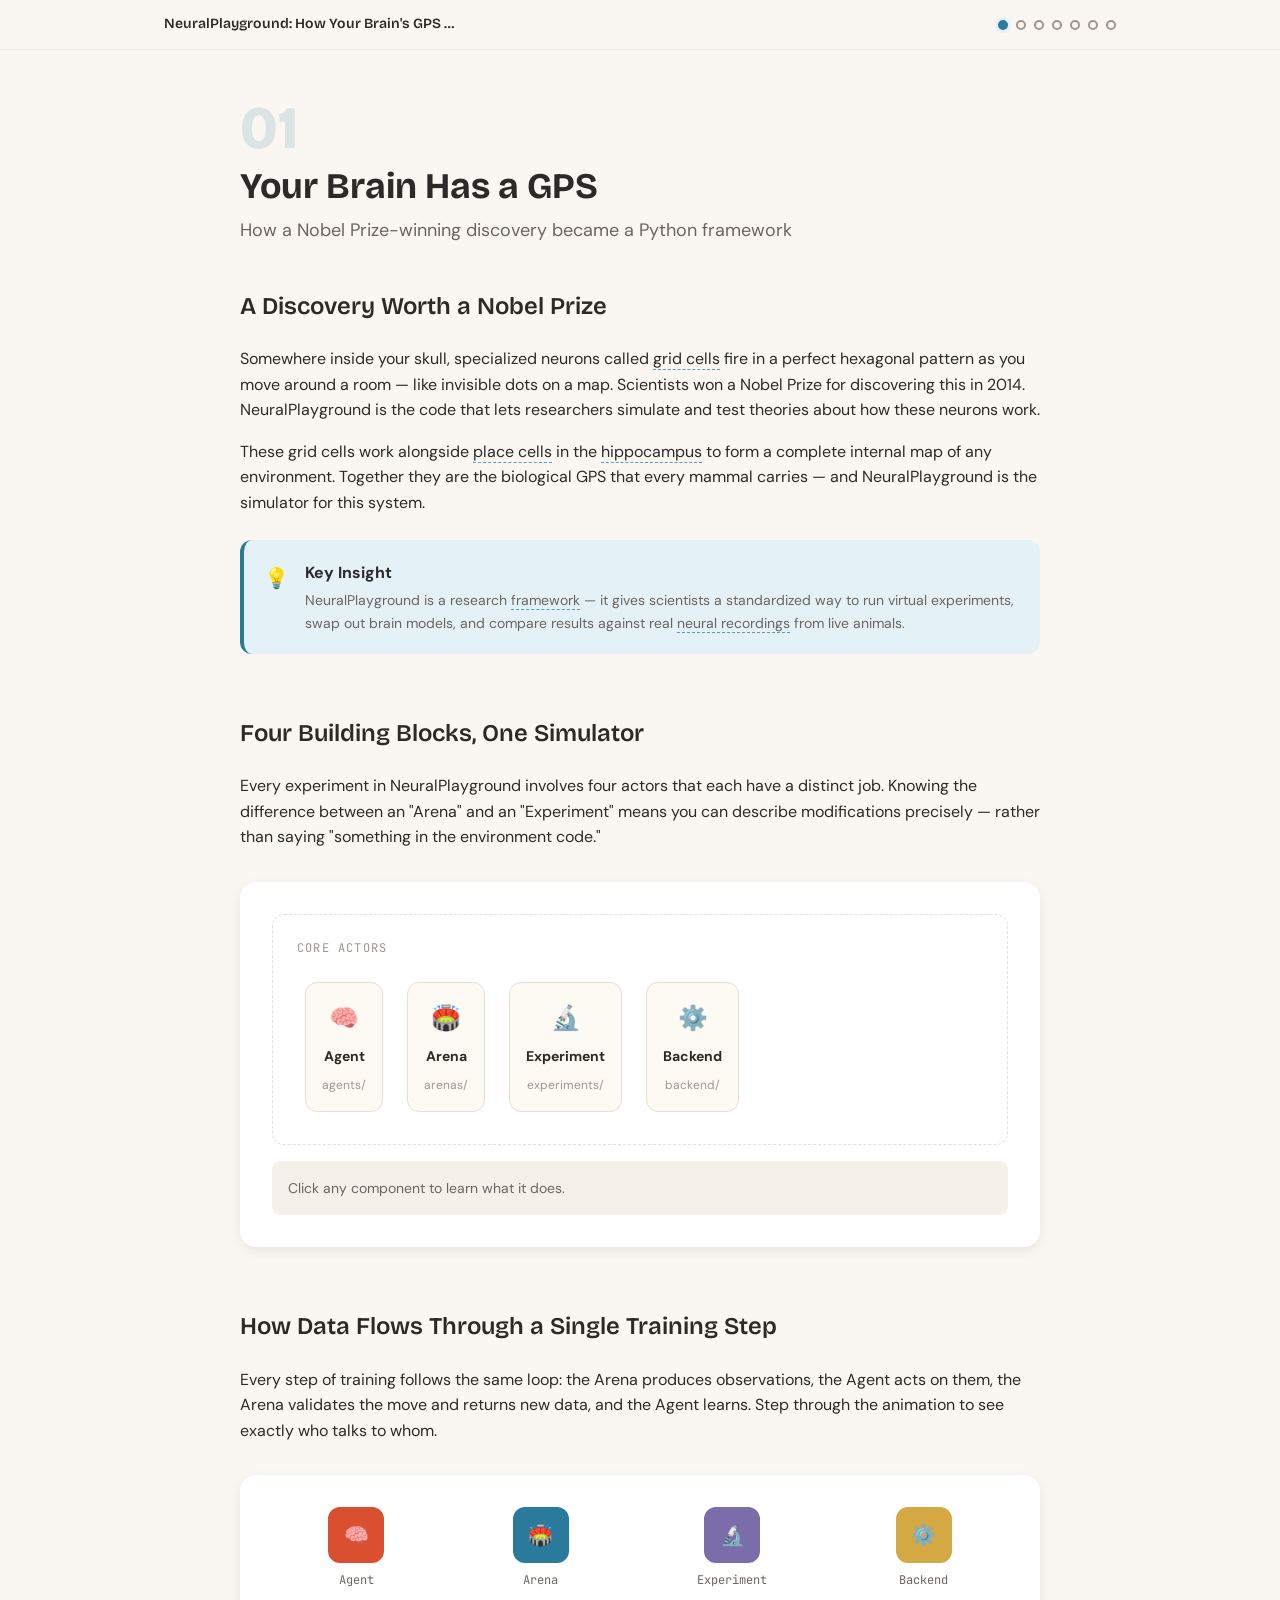
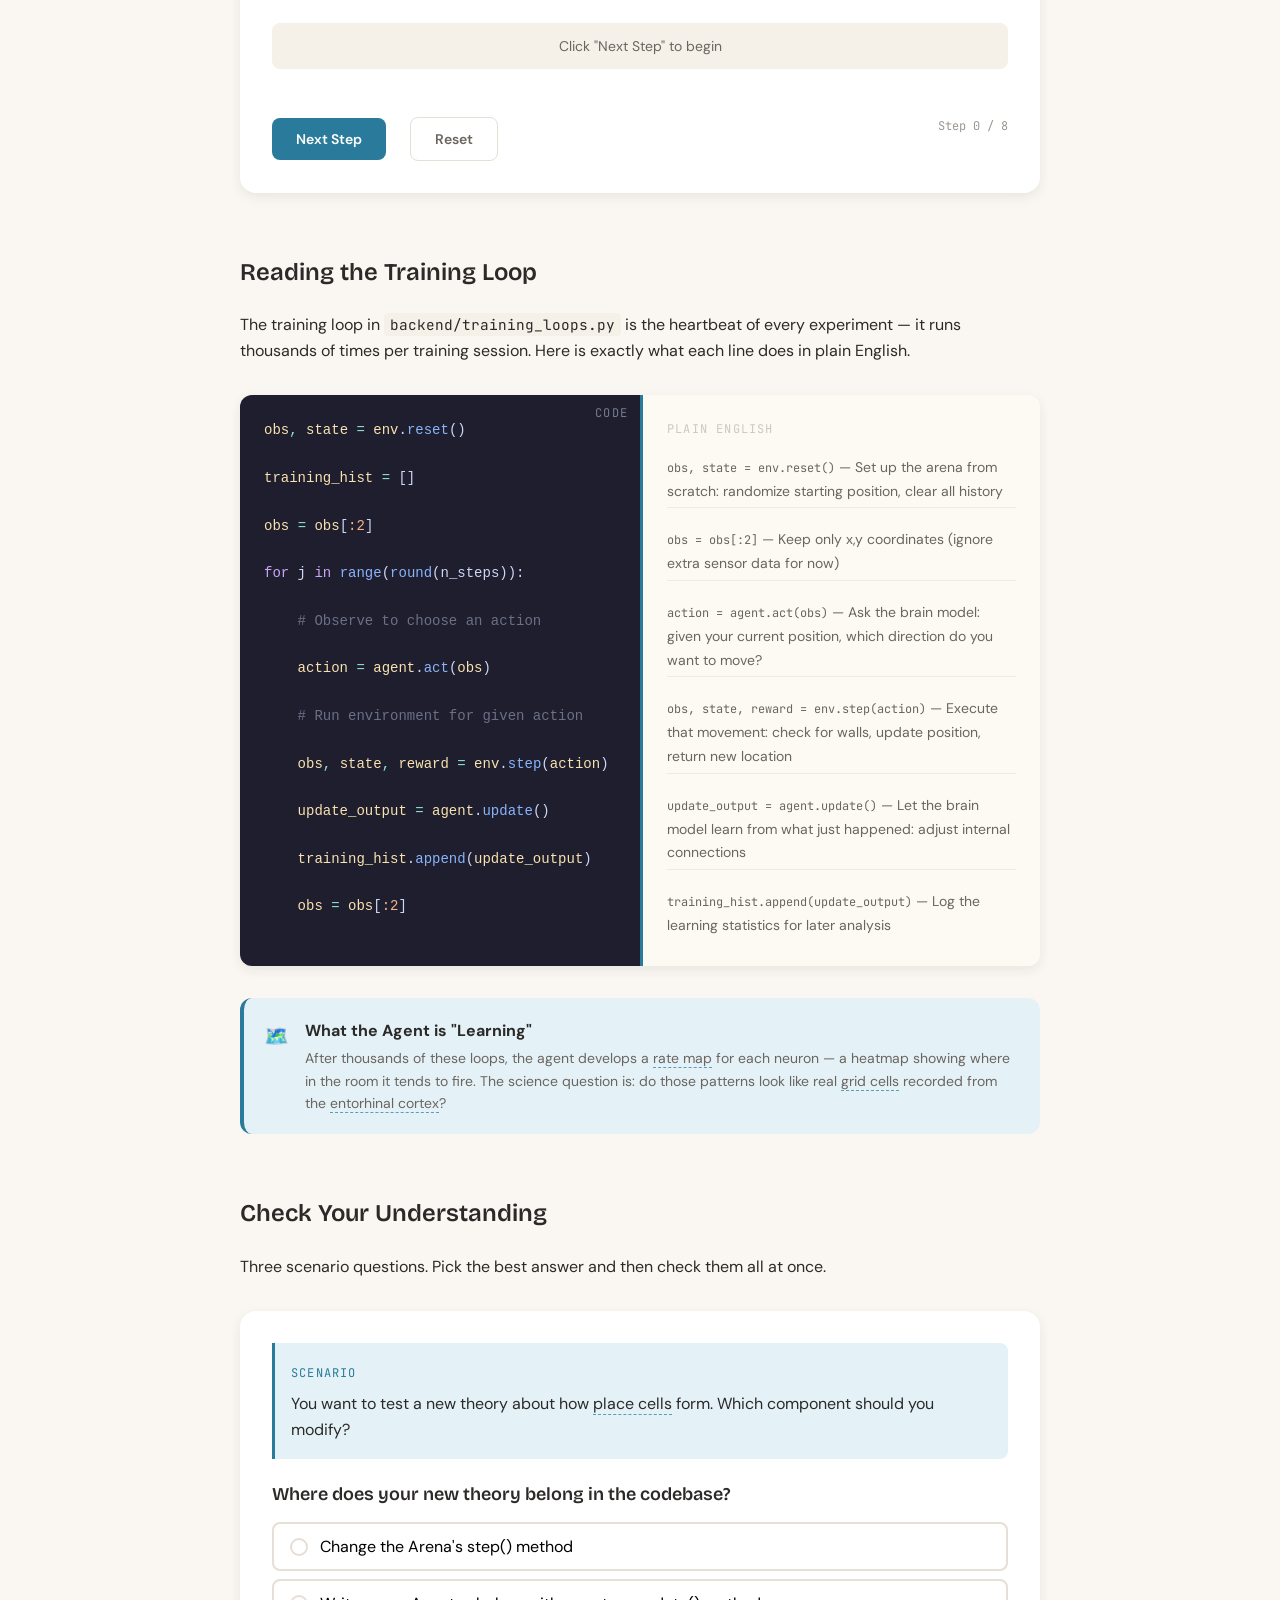
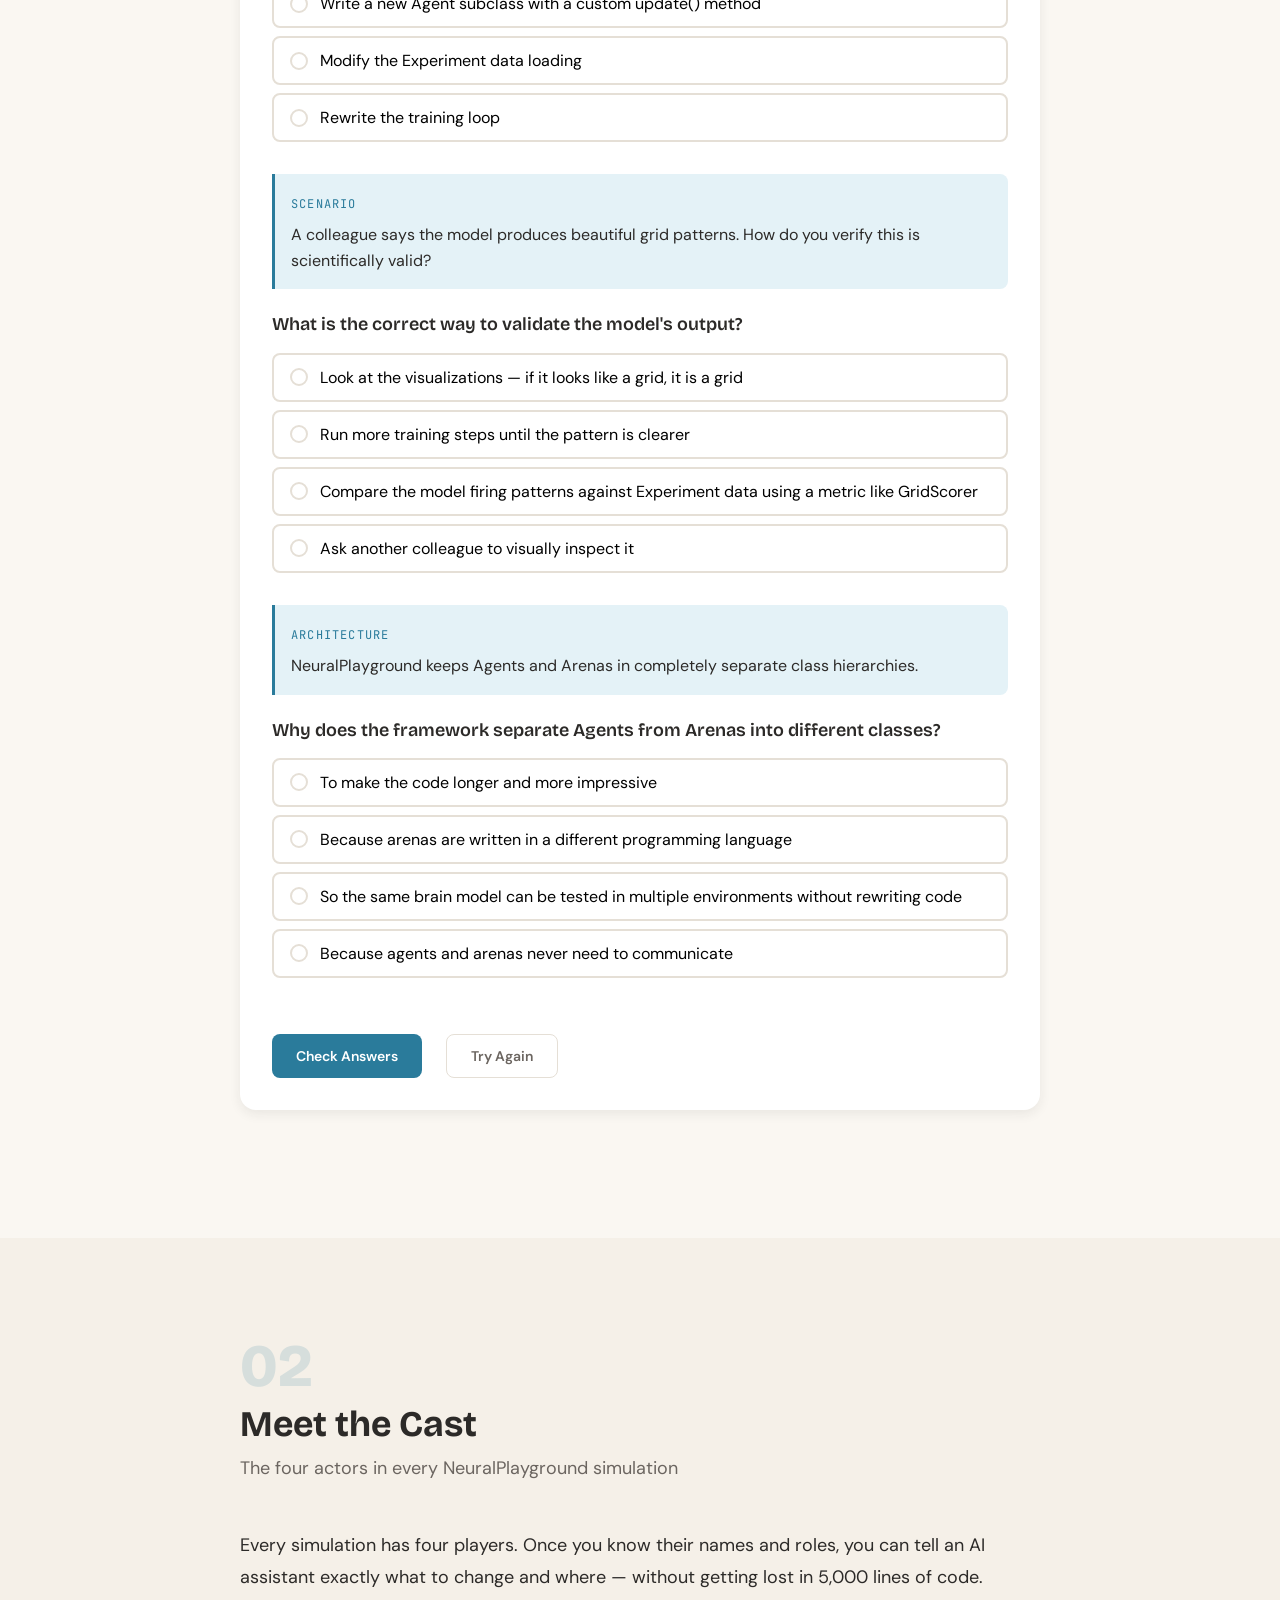
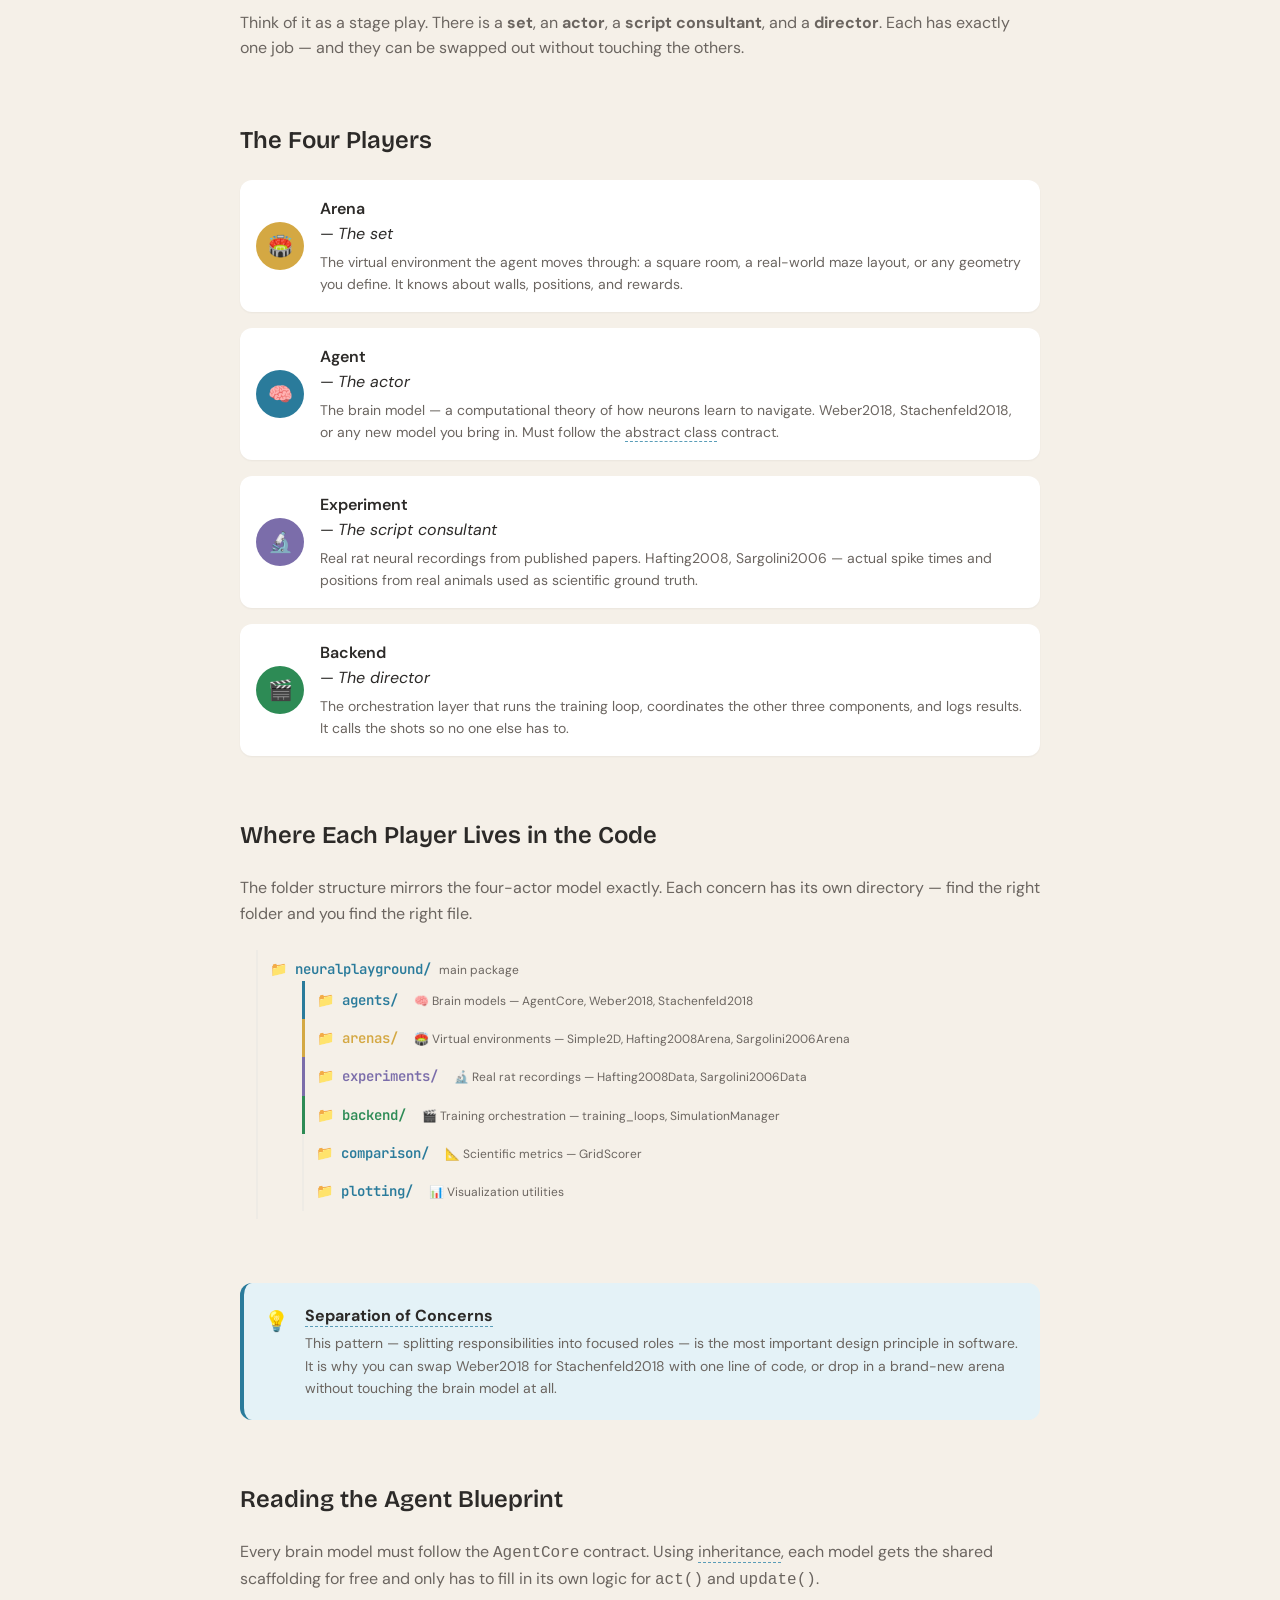
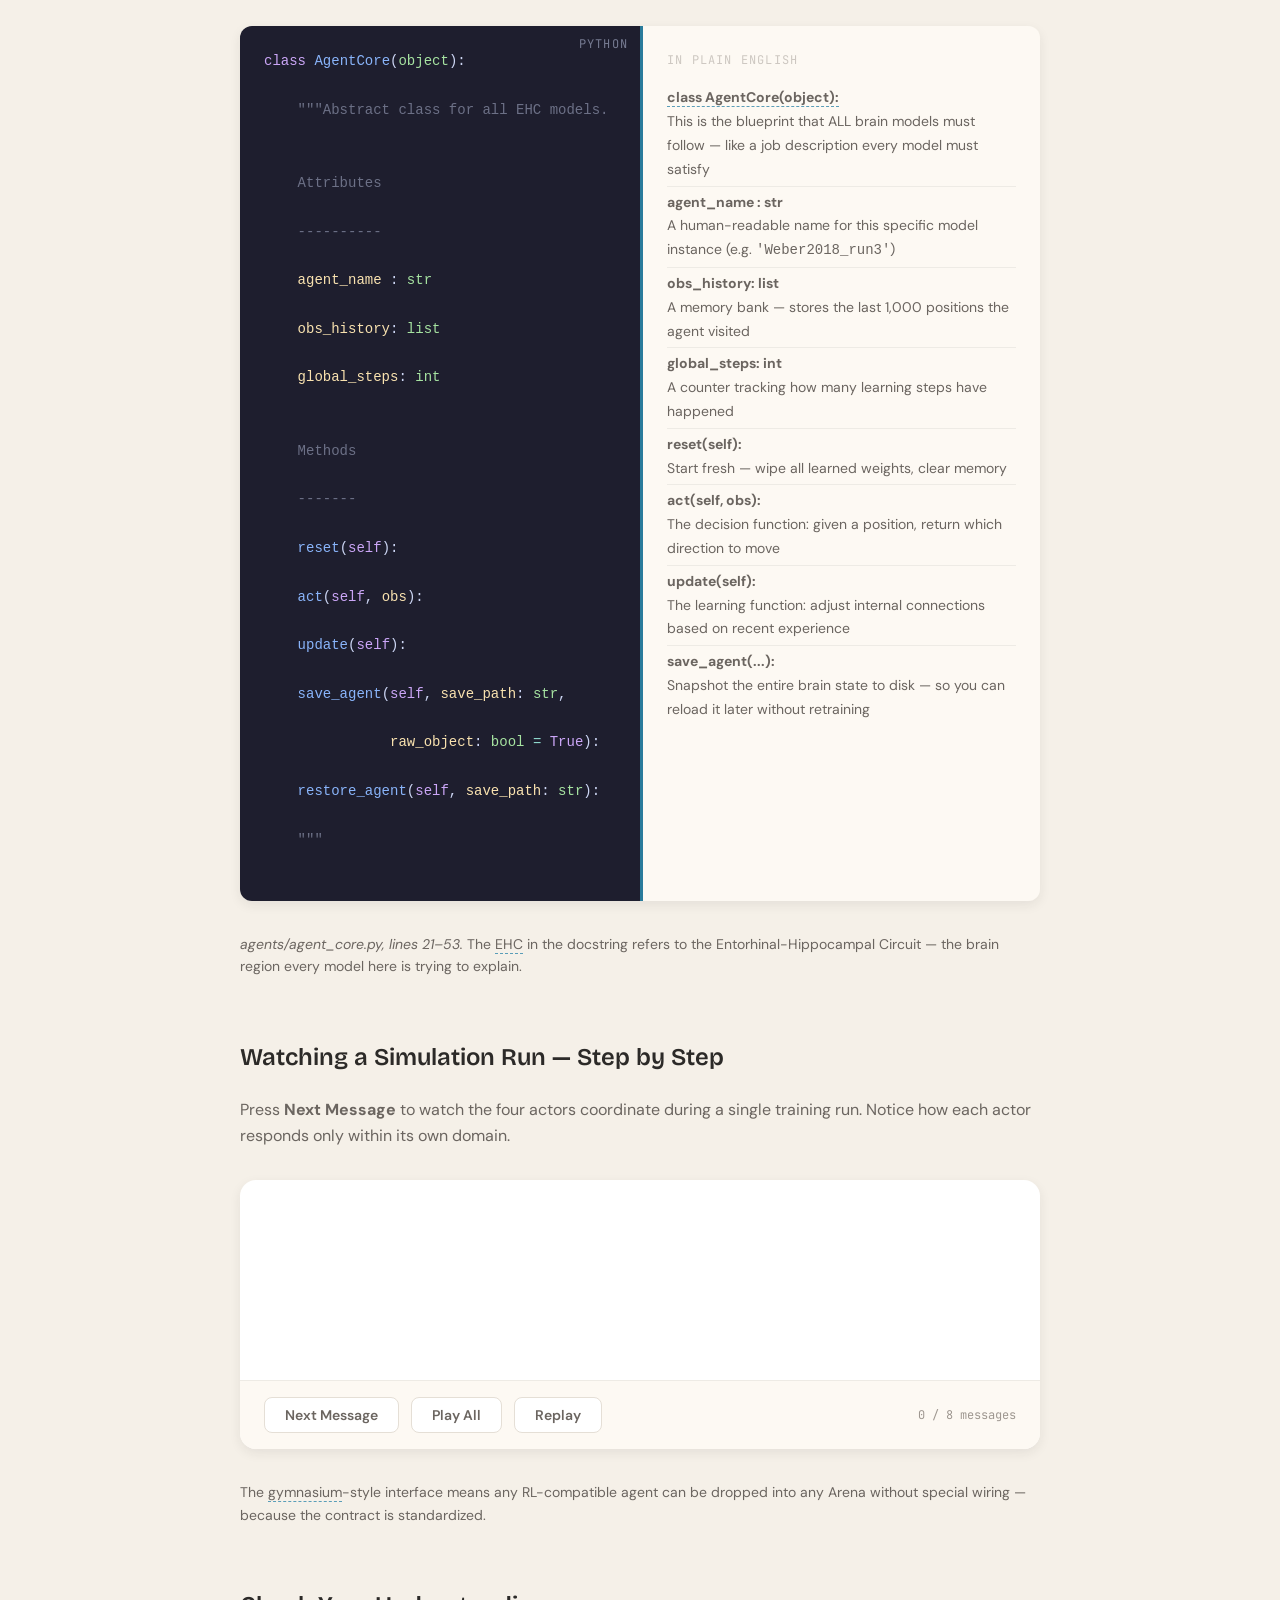
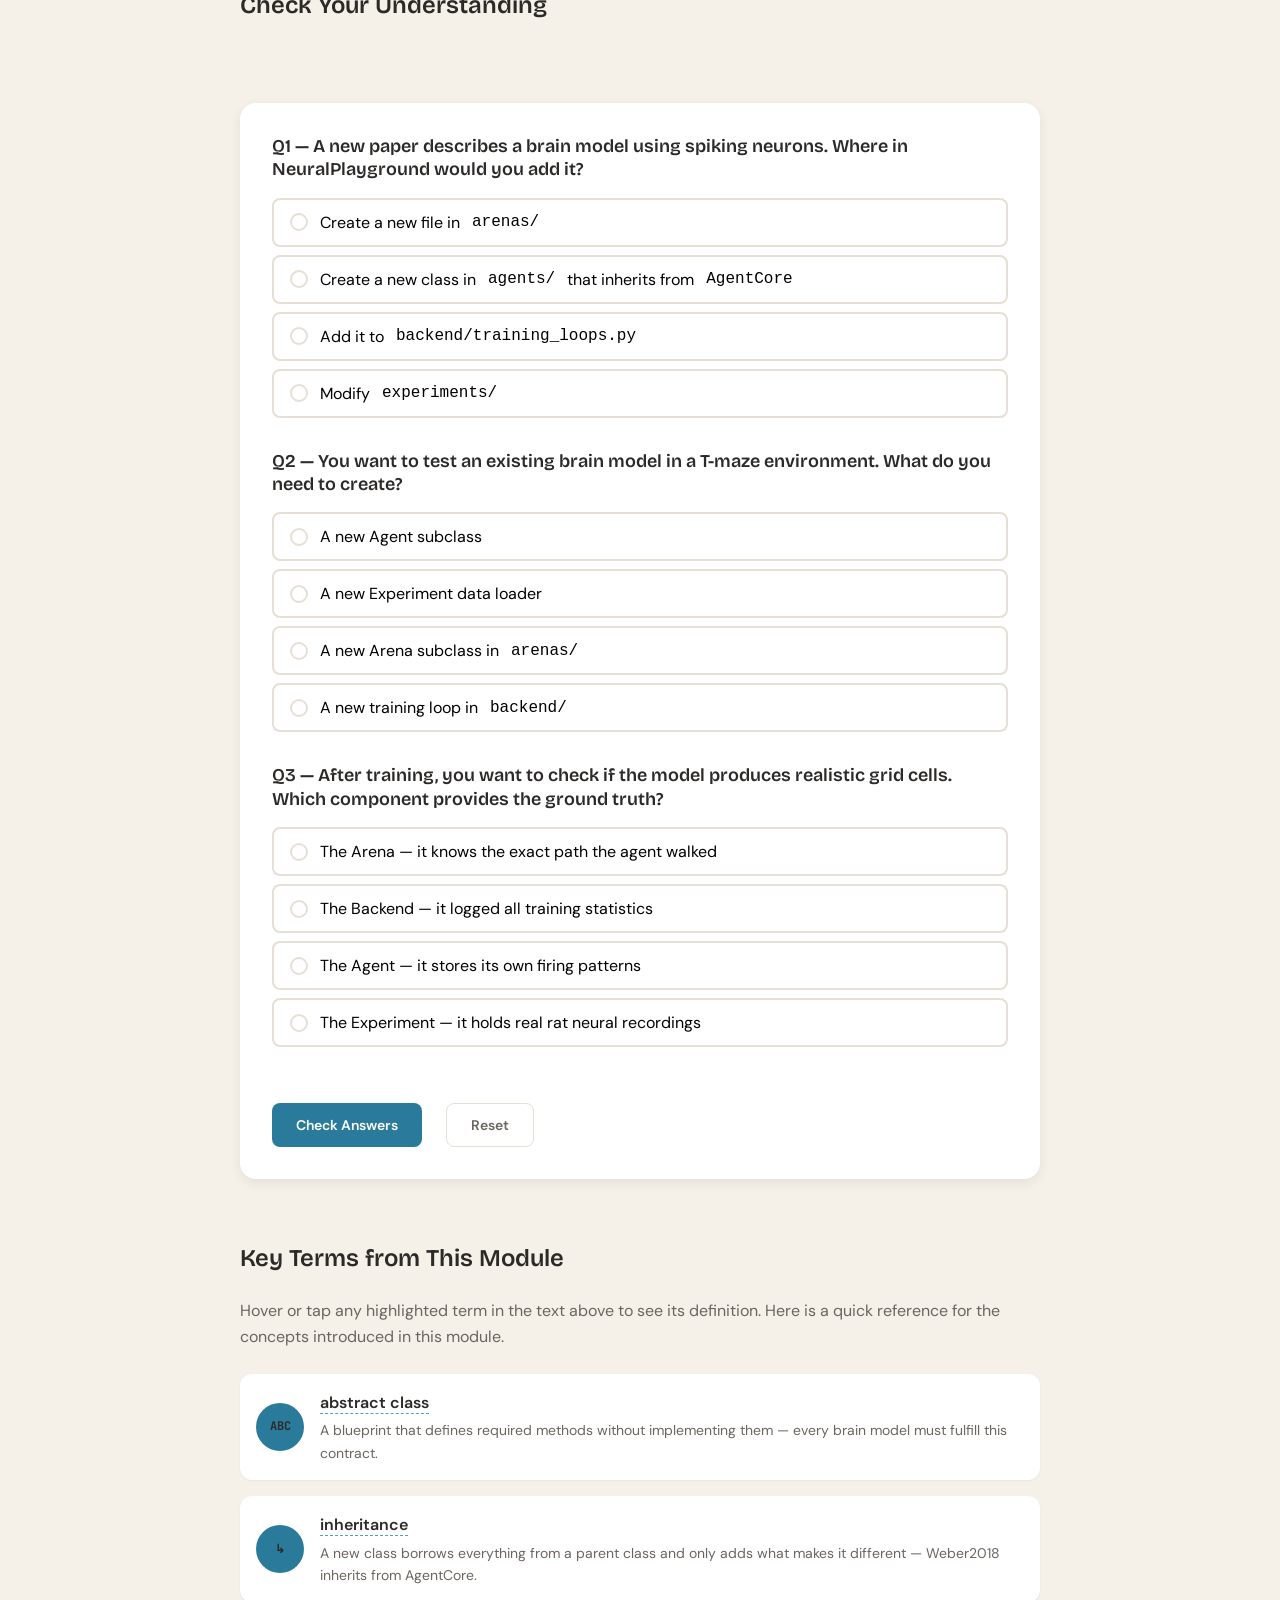
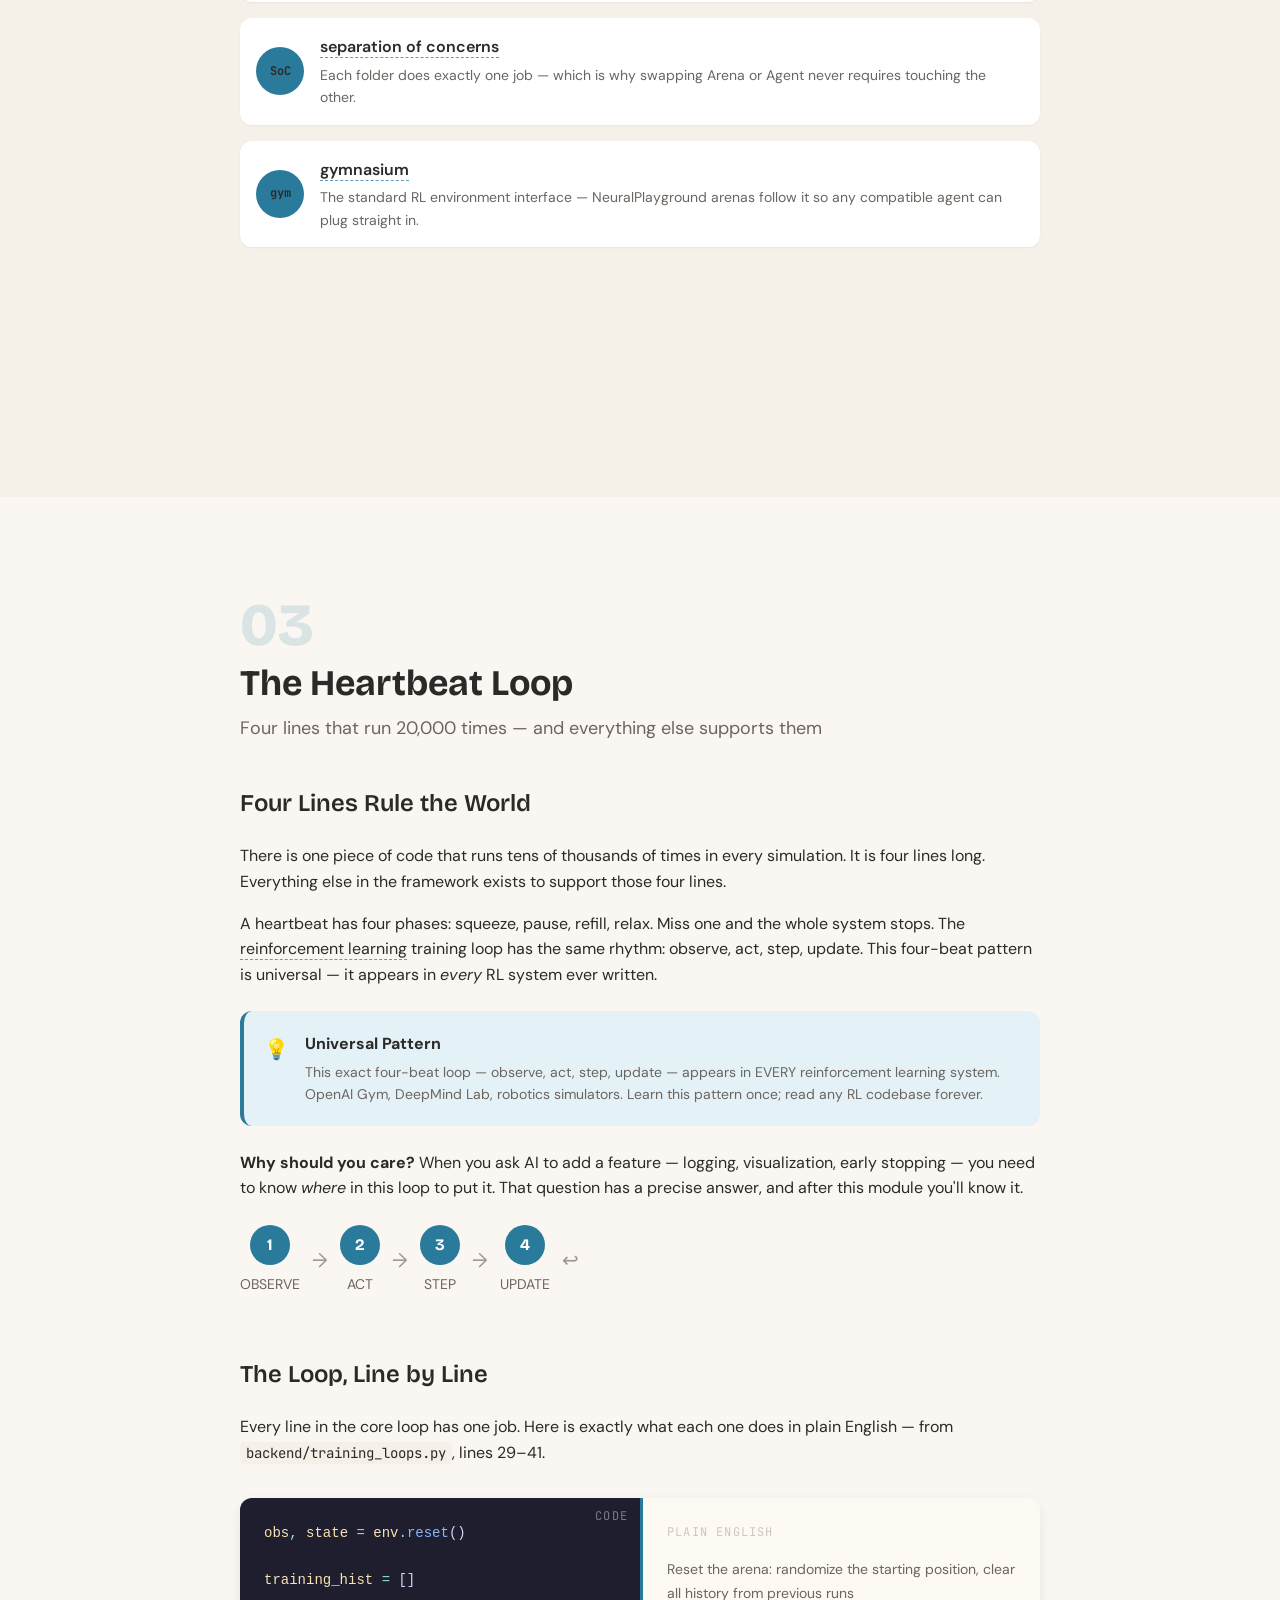
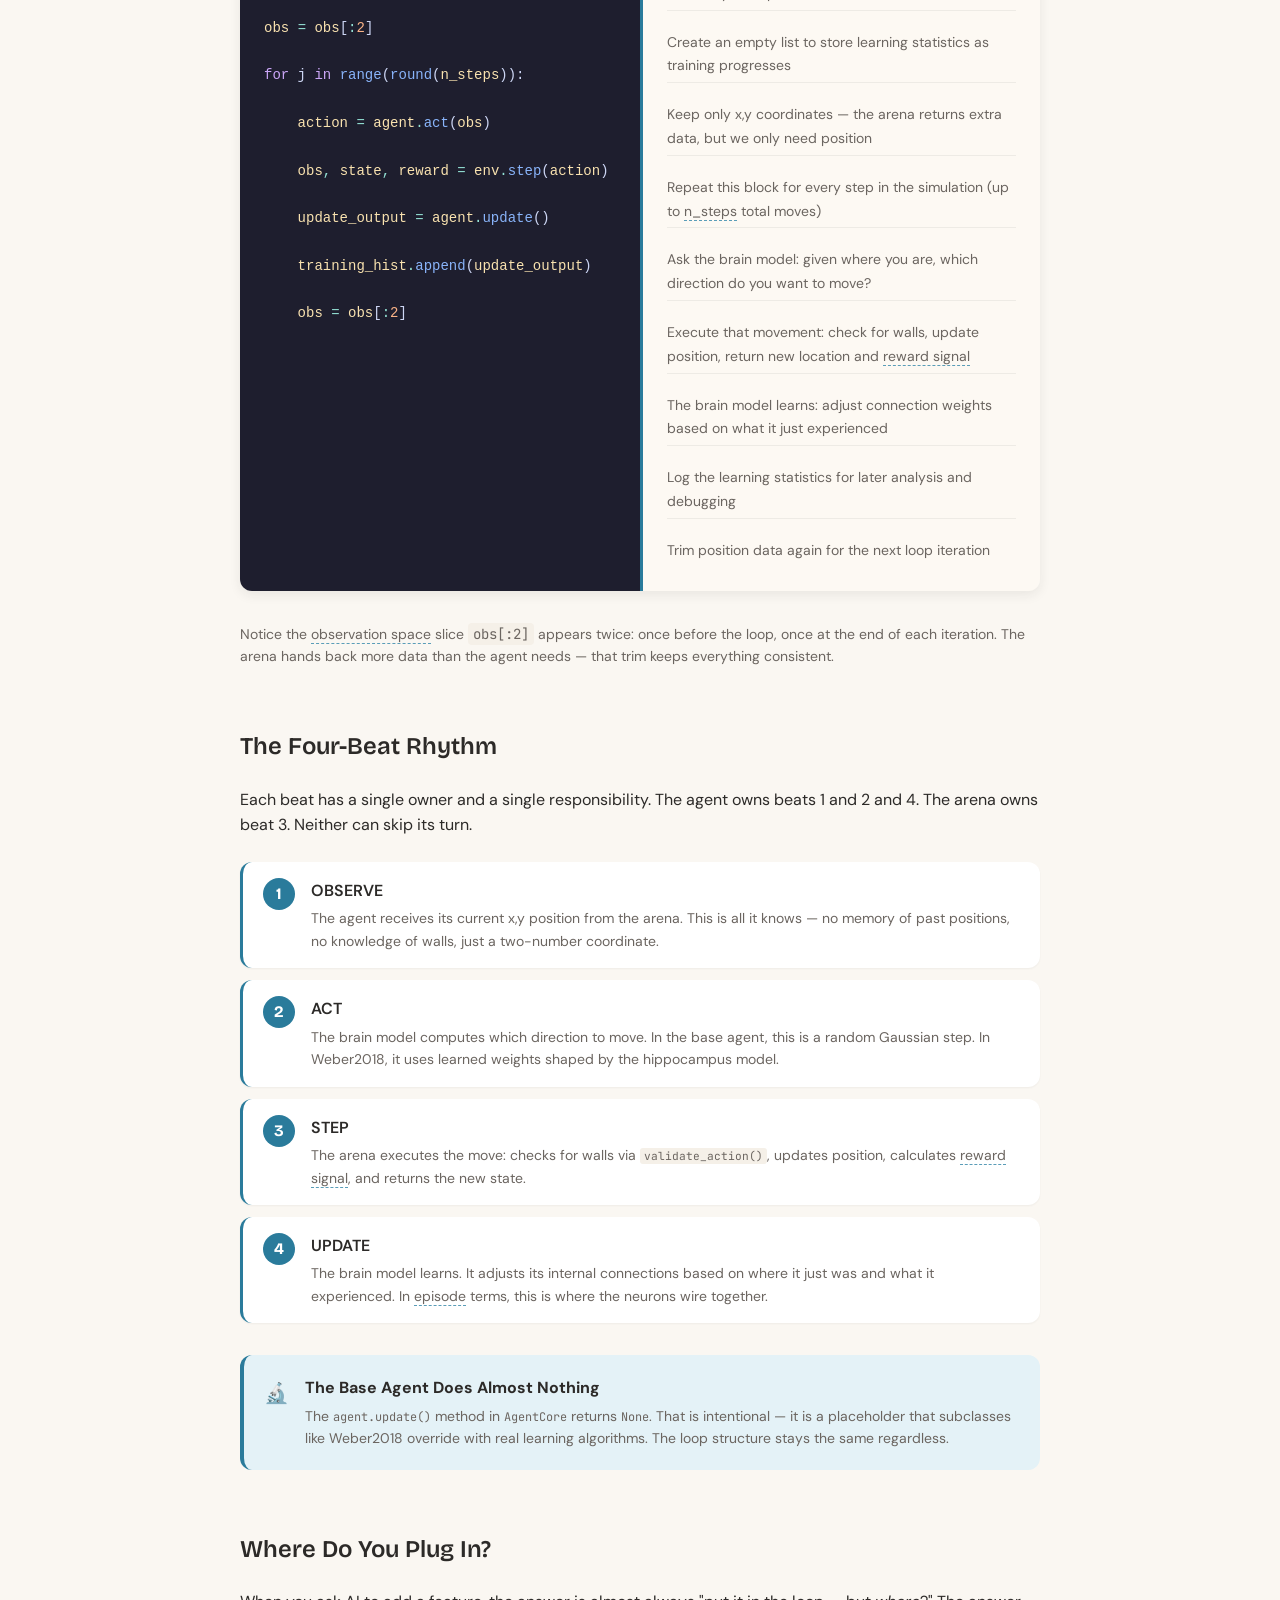
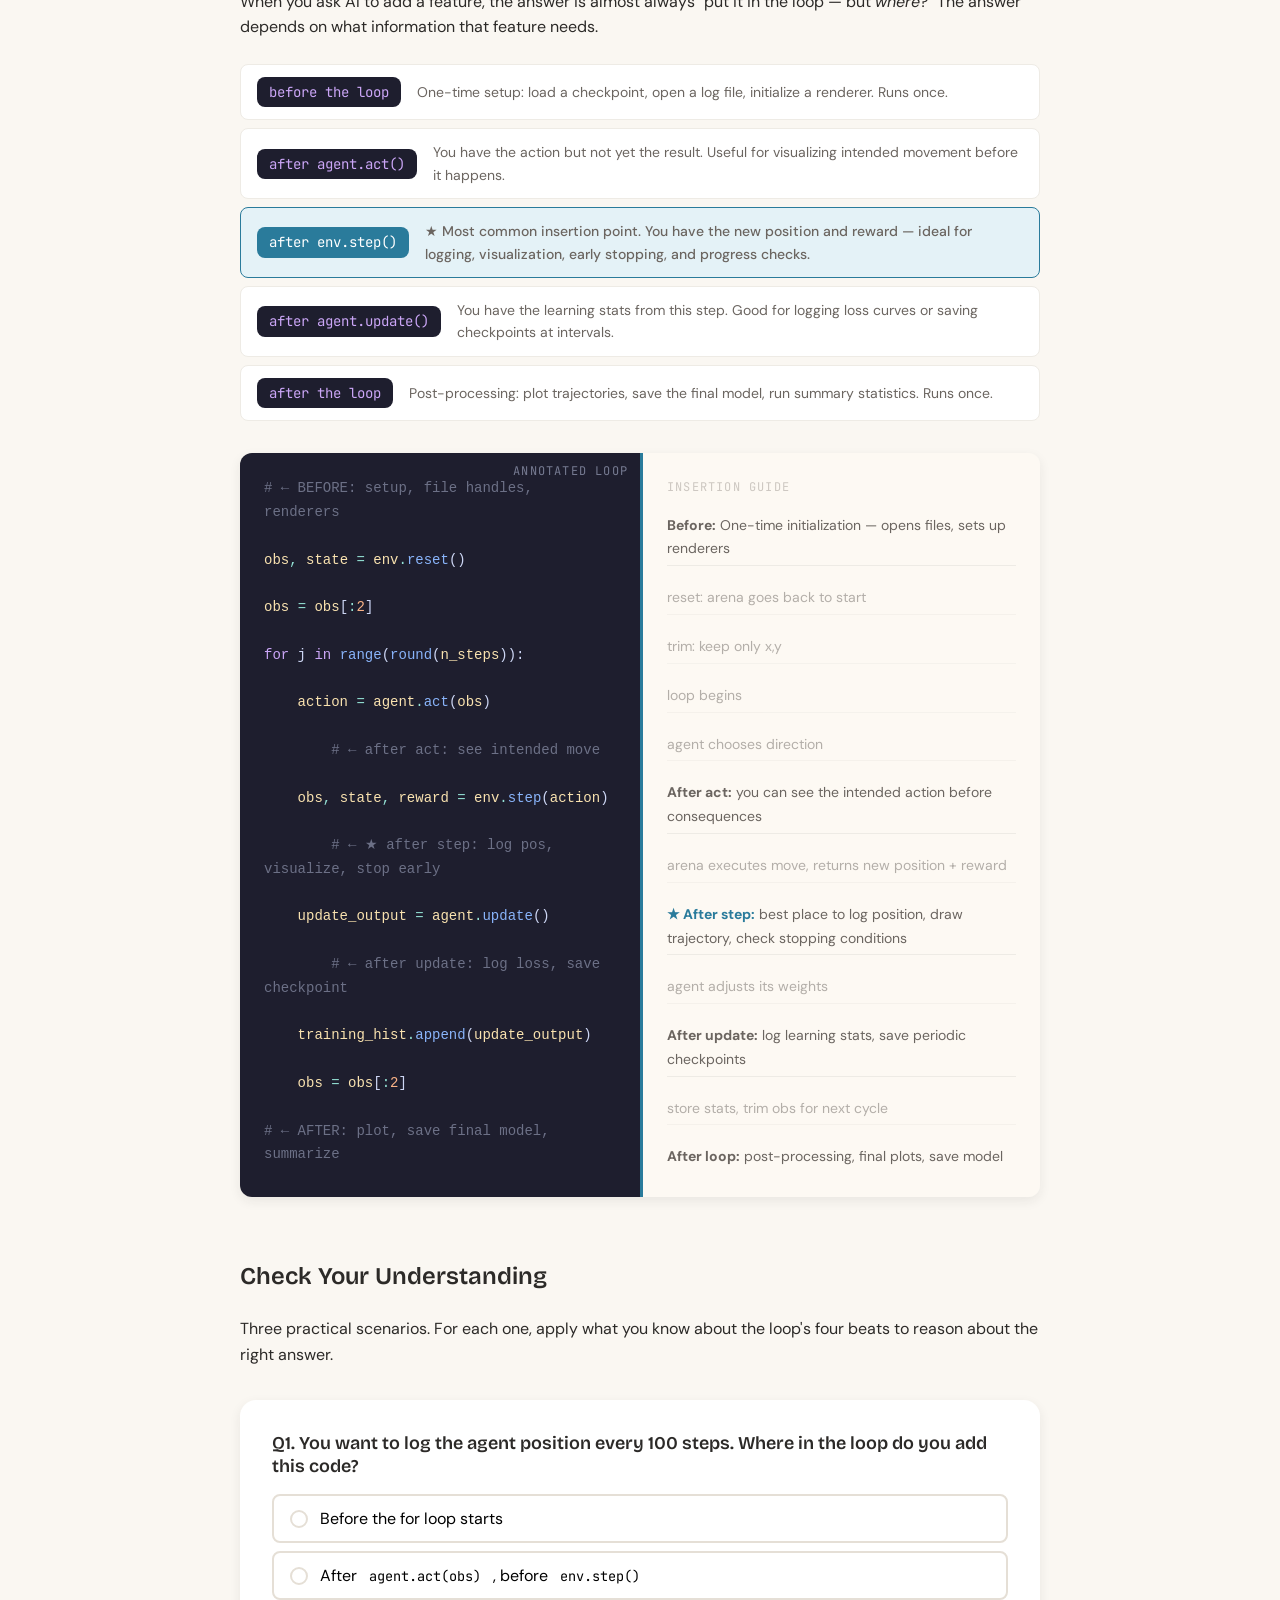
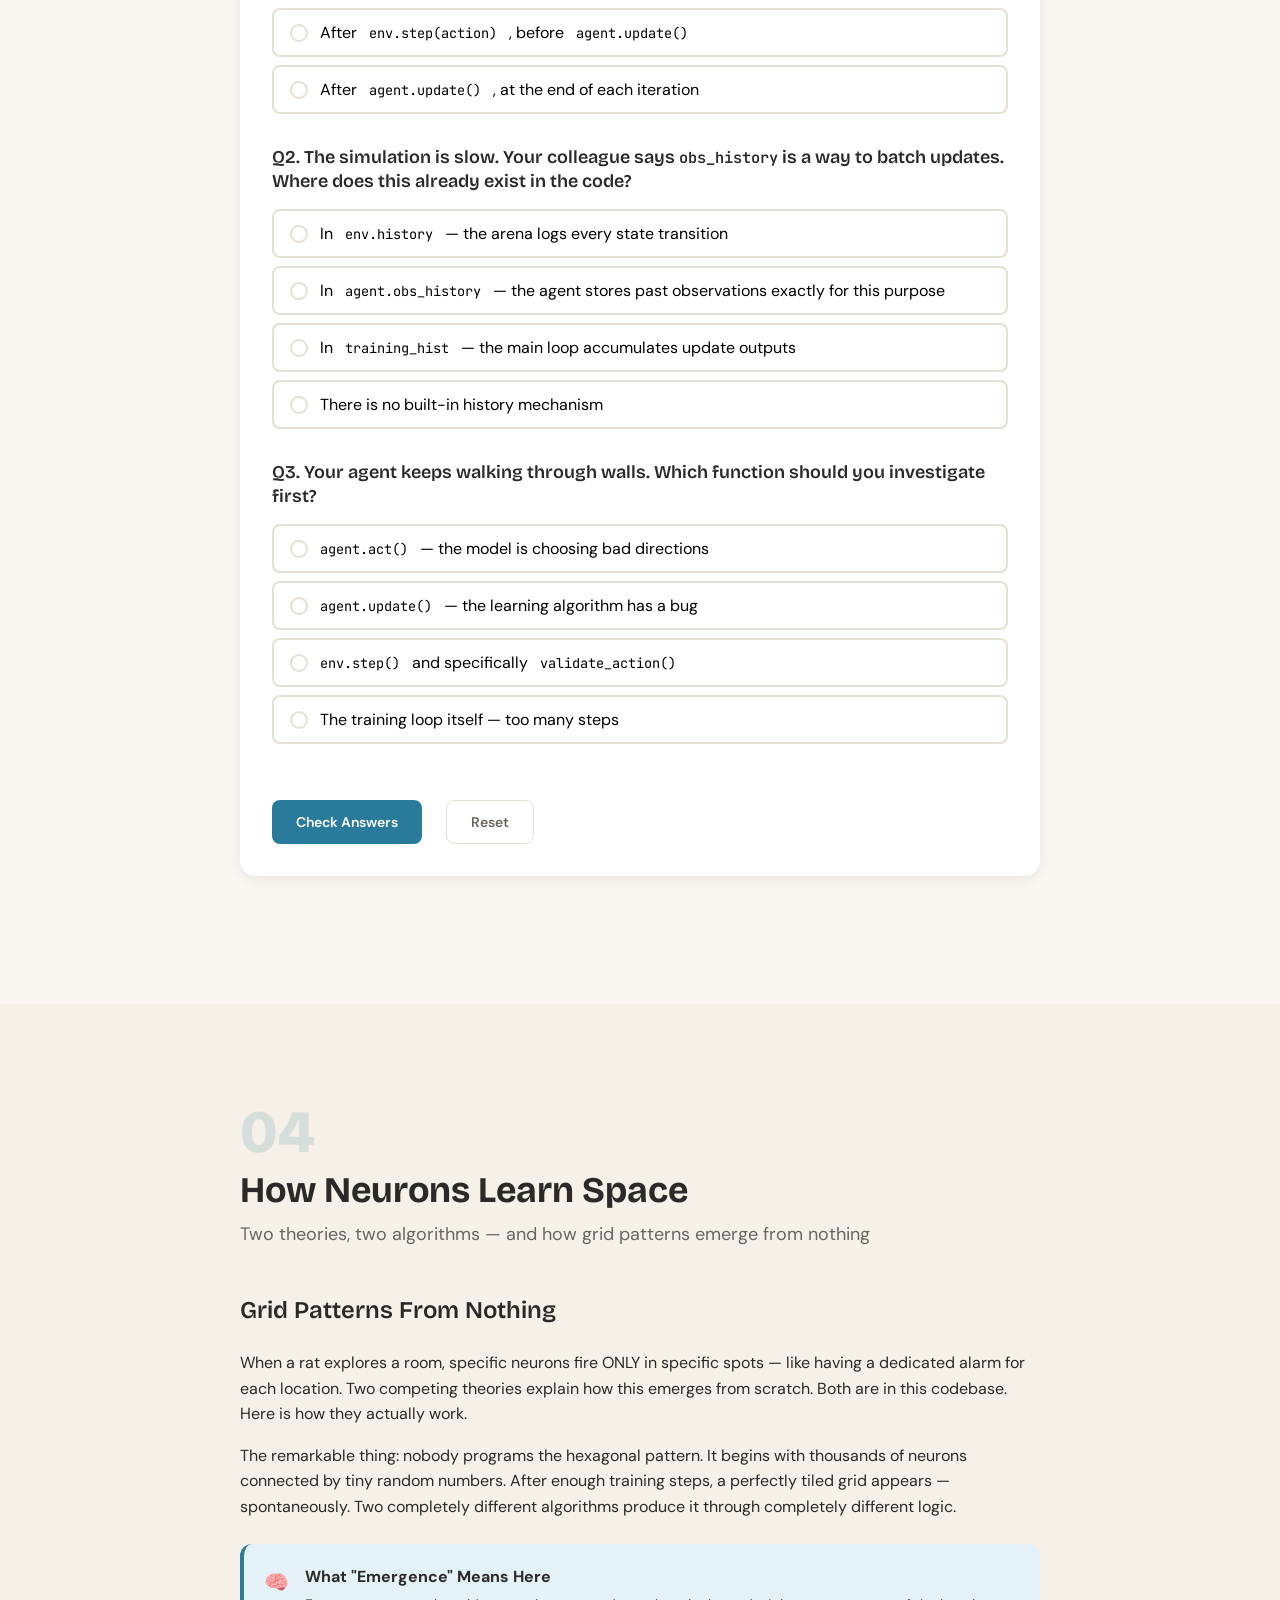
==== commit 8526e2fe: "Add TD(0) learning to Whittington2020 agent and update model architecture - Implemented temporal dif" ====
--- a/neural-playground-course/index.html
+++ b/neural-playground-course/index.html
@@ -36,6 +36,7 @@
         <button class="nav-dot" data-target="module-4" data-tooltip="How Neurons Learn Space" role="tab" aria-label="Module 4: How Neurons Learn Space"></button>
         <button class="nav-dot" data-target="module-5" data-tooltip="Real Rat Data" role="tab" aria-label="Module 5: Real Rat Data"></button>
         <button class="nav-dot" data-target="module-6" data-tooltip="Science at Scale" role="tab" aria-label="Module 6: Science at Scale"></button>
+        <button class="nav-dot" data-target="module-7" data-tooltip="Teaching the TEM to Want" role="tab" aria-label="Module 7: Teaching the TEM to Want"></button>
       </div>
     </div>
   </nav>
@@ -2284,6 +2285,362 @@
     </div>
   </div>
 </section>
+<section class="module" id="module-7" style="background: var(--color-bg-warm)">
+  <div class="module-content">
+
+    <header class="module-header animate-in">
+      <span class="module-number">07</span>
+      <h1 class="module-title">Teaching the TEM to Want</h1>
+      <p class="module-subtitle">How we bolted a reward signal onto an unsupervised brain model — and what changed inside the network</p>
+    </header>
+
+    <div class="module-body">
+
+      <!-- ── SCREEN 1: The Problem ───────────────────────────── -->
+      <section class="screen animate-in">
+        <h2 class="screen-heading">An Agent That Does Not Care</h2>
+        <p>
+          The original
+          <span class="term" data-definition="Tolman-Eichenbaum Machine — a neural network that learns to navigate environments by building an internal map of space (grid cells) and sensory experiences (place cells), without any reward signal.">TEM</span>
+          is purely unsupervised. It explores, it builds an internal map, it learns to predict what it will see next.
+          But it has no goal. Every location is equally interesting. Every step is equally worth learning from.
+        </p>
+        <p>
+          Real brains do not work this way. Hippocampal place cells fire more reliably near reward locations.
+          Grid cell firing fields distort around goals. The dopamine system broadcasts a reward-prediction error that scales how strongly
+          any given experience is consolidated into memory. The question is:
+          <em>can we add this to TEM without rebuilding it from scratch?</em>
+        </p>
+
+        <div class="callout callout-accent animate-in">
+          <div class="callout-icon">🎯</div>
+          <div class="callout-content">
+            <strong class="callout-title">The Design Constraint</strong>
+            <p>
+              TEM is a large, carefully tuned unsupervised learner. The goal is to add reward sensitivity
+              <em>on top</em> of it — a thin RL layer — without touching the core generative model or
+              breaking the existing Hebbian memory dynamics. Three things need to change:
+              the observation must carry the reward signal, the learning rate must respond to value,
+              and value must propagate backwards from the reward location.
+            </p>
+          </div>
+        </div>
+      </section>
+
+      <!-- ── SCREEN 2: TD Learning ───────────────────────────── -->
+      <section class="screen animate-in">
+        <h2 class="screen-heading">TD(0): The Simplest Reward Propagator</h2>
+        <p>
+          <span class="term" data-definition="Temporal Difference learning — a family of algorithms that update value estimates based on the difference between successive predictions, rather than waiting for the episode to end. TD(0) uses only one step of lookahead.">TD(0)</span>
+          maintains a table V where V[s] estimates the total future reward the agent expects to collect
+          starting from state s. Every time the agent transitions from state s to state s', the estimate is nudged:
+        </p>
+
+        <div style="background: var(--color-bg); border-radius: var(--radius-lg); padding: var(--space-4); margin: var(--space-4) 0; font-family: var(--font-mono); font-size: var(--text-sm); border-left: 4px solid var(--color-actor-4);">
+          <strong style="color: var(--color-actor-4);">TD(0) update rule</strong><br><br>
+          <code>error = r + γ · V[s'] − V[s]</code><br>
+          <code>V[s]  = V[s] + α · error</code><br><br>
+          <span style="font-family: var(--font-sans); color: var(--color-text-muted); font-size: 0.9em;">
+            r = reward at s (1 if reward state, else 0) &nbsp;|&nbsp;
+            γ = discount (0.95) &nbsp;|&nbsp;
+            α = step-size (0.1)
+          </span>
+        </div>
+
+        <p>
+          The critical insight: V values near the reward state are updated first, then over many rollouts
+          the non-zero values propagate outward like ripples — states two steps from reward eventually
+          get V ≈ γ², states three steps get V ≈ γ³, and so on.
+          This is "backwards propagation" through the state space, implemented without any gradient or
+          explicit graph traversal.
+        </p>
+
+        <div class="translation-block animate-in">
+          <div class="translation-code">
+            <span class="translation-label">CODE — agents/whittington_2020.py · _update_td_values()</span>
+            <pre><code><span class="code-line"><span class="code-keyword">for</span> step_i <span class="code-keyword">in</span> <span class="code-function">range</span>(n_steps <span class="code-operator">-</span> 1):</span>
+<span class="code-line">    <span class="code-keyword">for</span> env_i <span class="code-keyword">in</span> <span class="code-function">range</span>(<span class="code-property">self</span>.<span class="code-property">batch_size</span>):</span>
+<span class="code-line">        s      <span class="code-operator">=</span> history[step_i][env_i][0]</span>
+<span class="code-line">        s_next <span class="code-operator">=</span> history[step_i <span class="code-operator">+</span> 1][env_i][0]</span>
+<span class="code-line">        r      <span class="code-operator">=</span> 1.0 <span class="code-keyword">if</span> s <span class="code-operator">==</span> <span class="code-property">self</span>.<span class="code-property">reward_states</span>[env_i] <span class="code-keyword">else</span> 0.0</span>
+<span class="code-line">        td_err <span class="code-operator">=</span> r <span class="code-operator">+</span> gamma <span class="code-operator">*</span> <span class="code-property">self</span>.<span class="code-property">V_table</span>[env_i, s_next] <span class="code-operator">-</span> <span class="code-property">self</span>.<span class="code-property">V_table</span>[env_i, s]</span>
+<span class="code-line">        <span class="code-property">self</span>.<span class="code-property">V_table</span>[env_i, s] <span class="code-operator">+=</span> alpha <span class="code-operator">*</span> td_err</span></code></pre>
+          </div>
+          <div class="translation-english">
+            <span class="translation-label">PLAIN ENGLISH</span>
+            <div class="translation-lines">
+              <p class="tl"><code style="font-family: var(--font-mono); font-size: 0.85em;">for step_i in range(n_steps - 1)</code> — Loop over every consecutive pair of timesteps in the 20-step rollout</p>
+              <p class="tl"><code style="font-family: var(--font-mono); font-size: 0.85em;">s = history[step_i][env_i][0]</code> — The current state ID for environment env_i at this step</p>
+              <p class="tl"><code style="font-family: var(--font-mono); font-size: 0.85em;">r = 1.0 if s == self.reward_states[env_i]</code> — Is this the reward location? If yes, r=1. If no, r=0. There is one reward per grid, placed at the centre state.</p>
+              <p class="tl"><code style="font-family: var(--font-mono); font-size: 0.85em;">td_err = r + gamma * V[s_next] - V[s]</code> — The surprise: how much better (or worse) was reality than our prediction? Positive error → V[s] was too low. Negative → too high.</p>
+              <p class="tl"><code style="font-family: var(--font-mono); font-size: 0.85em;">V[s] += alpha * td_err</code> — Nudge the estimate in the right direction by a small step. After thousands of rollouts, V[s] converges to the true discounted return from s.</p>
+            </div>
+          </div>
+        </div>
+
+        <div style="background: var(--color-bg); border-radius: var(--radius-lg); padding: var(--space-4); margin-top: var(--space-4); border: 1px solid var(--color-border);">
+          <h4 style="margin: 0 0 var(--space-3); color: var(--color-text);">Where does the reward state live?</h4>
+          <p style="margin: 0; font-size: var(--text-sm);">
+            Each environment gets one reward state, initialised in <code style="font-family: var(--font-mono); font-size: 0.9em;">_init_td()</code>
+            as <code style="font-family: var(--font-mono); font-size: 0.9em;">n_states // 2</code> — the centre of the discrete state space.
+            Because TEM trains on 16 environments simultaneously, there are 16 independent value tables and 16 independent reward locations.
+            The agent never teleports to the reward; it must walk there and accumulate experience, just like a real rat.
+          </p>
+        </div>
+      </section>
+
+      <!-- ── SCREEN 3: Reward in the Observation ────────────── -->
+      <section class="screen animate-in">
+        <h2 class="screen-heading">The Reward Channel: Extending X</h2>
+        <p>
+          The original TEM receives a
+          <span class="term" data-definition="A vector where every element is 0 except one, which is 1. Used to represent discrete categories — here, which of 45 possible sensory objects the agent currently sees.">one-hot</span>
+          observation X of shape <code style="font-family: var(--font-mono);">(batch, 45)</code>.
+          To let the network encode reward proximity, we append one extra dimension: the normalised TD value V(s),
+          scaled so the maximum possible discounted return maps to 1.0.
+        </p>
+
+        <div style="display: grid; grid-template-columns: 1fr 1fr 1fr; gap: var(--space-3); margin: var(--space-4) 0;">
+          <div style="background: var(--color-bg); border-radius: var(--radius-lg); padding: var(--space-3); text-align: center; border: 1px solid var(--color-border);">
+            <div style="font-family: var(--font-mono); font-size: var(--text-lg); color: var(--color-actor-2); font-weight: 700;">45 dims</div>
+            <div style="font-size: var(--text-sm); color: var(--color-text-muted); margin-top: var(--space-1);">one-hot sensory obs<br>(unchanged)</div>
+          </div>
+          <div style="background: var(--color-bg); border-radius: var(--radius-lg); padding: var(--space-3); text-align: center; border: 2px solid var(--color-actor-4);">
+            <div style="font-family: var(--font-mono); font-size: var(--text-lg); color: var(--color-actor-4); font-weight: 700;">+1 dim</div>
+            <div style="font-size: var(--text-sm); color: var(--color-text-muted); margin-top: var(--space-1);">normalised V(s)<br><em>new reward channel</em></div>
+          </div>
+          <div style="background: var(--color-bg); border-radius: var(--radius-lg); padding: var(--space-3); text-align: center; border: 1px solid var(--color-border);">
+            <div style="font-family: var(--font-mono); font-size: var(--text-lg); color: var(--color-text); font-weight: 700;">= 46 dims</div>
+            <div style="font-size: var(--text-sm); color: var(--color-text-muted); margin-top: var(--space-1);">full augmented<br>observation</div>
+          </div>
+        </div>
+
+        <p>
+          The 46-dim vector enters the model's compression function <code style="font-family: var(--font-mono);">f_c()</code>.
+          That function splits it: the first 45 dims go through the original
+          <span class="term" data-definition="A compact binary code where exactly two bits are set to 1 and the rest are 0. TEM uses this to represent each of 45 possible sensory observations in just 10 bits instead of 45, making the representation more efficient.">two-hot lookup table</span>
+          (producing a 10-bit code), while the reward dim is appended directly, yielding an 11-dim compressed vector.
+          Every subsequent operation in the model — temporal filtering, memory lookup, place-cell formation — now
+          operates on this 11-dim representation, meaning reward proximity is literally woven into the
+          <span class="term" data-definition="Neurons in the hippocampus that fire when the animal is at a specific location. In TEM, place cells are represented as the outer product of grid-cell (abstract location) and sensory activity.">place-cell</span>
+          pattern at every location.
+        </p>
+
+        <div class="translation-block animate-in">
+          <div class="translation-code">
+            <span class="translation-label">CODE — whittington_2020_model.py · f_c()</span>
+            <pre><code><span class="code-line"><span class="code-keyword">def</span> <span class="code-function">f_c</span>(<span class="code-property">self</span>, <span class="code-property">decompressed</span>):</span>
+<span class="code-line">    n_reward <span class="code-operator">=</span> <span class="code-property">self</span>.<span class="code-property">hyper</span>.<span class="code-function">get</span>(<span class="code-string">"n_td_reward"</span>, 0)</span>
+<span class="code-line">    <span class="code-keyword">if</span> n_reward <span class="code-operator">&gt;</span> 0:</span>
+<span class="code-line">        obs_part    <span class="code-operator">=</span> decompressed[:, :<span class="code-operator">-</span>n_reward]</span>
+<span class="code-line">        reward_part <span class="code-operator">=</span> decompressed[:, <span class="code-operator">-</span>n_reward:]</span>
+<span class="code-line">        two_hot <span class="code-operator">=</span> torch.<span class="code-function">stack</span>(</span>
+<span class="code-line">            [<span class="code-property">self</span>.<span class="code-property">hyper</span>[<span class="code-string">"two_hot_table"</span>][i]</span>
+<span class="code-line">             <span class="code-keyword">for</span> i <span class="code-keyword">in</span> torch.<span class="code-function">argmax</span>(obs_part, dim<span class="code-operator">=</span>1)], dim<span class="code-operator">=</span>0</span>
+<span class="code-line">        ).<span class="code-function">to</span>(dtype<span class="code-operator">=</span>decompressed.dtype, device<span class="code-operator">=</span>decompressed.device)</span>
+<span class="code-line">        <span class="code-keyword">return</span> torch.<span class="code-function">cat</span>([two_hot, reward_part], dim<span class="code-operator">=</span>1)</span></code></pre>
+          </div>
+          <div class="translation-english">
+            <span class="translation-label">PLAIN ENGLISH</span>
+            <div class="translation-lines">
+              <p class="tl"><code style="font-family: var(--font-mono); font-size: 0.85em;">obs_part = decompressed[:, :-n_reward]</code> — Slice off the first 45 columns: the ordinary sensory one-hot observation</p>
+              <p class="tl"><code style="font-family: var(--font-mono); font-size: 0.85em;">reward_part = decompressed[:, -n_reward:]</code> — The last column: the normalised TD value for this state, between 0 and 1</p>
+              <p class="tl"><code style="font-family: var(--font-mono); font-size: 0.85em;">two_hot = torch.stack([two_hot_table[argmax(obs)]...])</code> — Convert each row's one-hot observation to its 10-bit two-hot code, exactly as before</p>
+              <p class="tl"><code style="font-family: var(--font-mono); font-size: 0.85em;">return torch.cat([two_hot, reward_part], dim=1)</code> — Glue the 10-bit sensory code and 1-bit reward channel together into an 11-dim vector. This is what all downstream memory operations will see.</p>
+            </div>
+          </div>
+        </div>
+
+        <div class="callout callout-accent animate-in">
+          <div class="callout-icon">🔗</div>
+          <div class="callout-content">
+            <strong class="callout-title">Why the Loss Function Also Changed</strong>
+            <p>
+              The TEM loss computes cross-entropy between predicted observations and the true observation label.
+              That label comes from <code style="font-family: var(--font-mono); font-size: 0.9em;">argmax(x)</code>.
+              With X now being 46-dim, argmax could accidentally pick index 45 (the reward channel) if its
+              value happened to be the largest. To prevent this, the loss now masks: <code style="font-family: var(--font-mono); font-size: 0.9em;">argmax(x[:, :45])</code>.
+              The model predicts sensory observations only; the reward channel is not a prediction target.
+            </p>
+          </div>
+        </div>
+      </section>
+
+      <!-- ── SCREEN 4: LR Scaling ────────────────────────────── -->
+      <section class="screen animate-in">
+        <h2 class="screen-heading">Value-Scaled Learning Rate</h2>
+        <p>
+          Knowing that a location is near reward is useful — but the TEM's unsupervised losses treat all
+          visited states identically. To make the network consolidate reward-proximal experiences more strongly,
+          the learning rate passed to the
+          <span class="term" data-definition="Adam (Adaptive Moment Estimation) — an optimiser that tracks a running average of gradients and their squared values to adapt the learning rate separately for each parameter. Widely used for training neural networks.">Adam optimiser</span>
+          is scaled by the current batch's average TD value:
+        </p>
+
+        <div style="background: var(--color-bg); border-radius: var(--radius-lg); padding: var(--space-4); margin: var(--space-4) 0; font-family: var(--font-mono); font-size: var(--text-sm); border-left: 4px solid var(--color-actor-2);">
+          <strong style="color: var(--color-actor-2);">Effective learning rate</strong><br><br>
+          <code>eff_lr = base_lr × (1 + td_lr_scale × mean_V_normalised)</code><br><br>
+          <span style="font-family: var(--font-sans); color: var(--color-text-muted); font-size: 0.9em;">
+            base_lr = scheduled rate (decays over training) &nbsp;|&nbsp;
+            td_lr_scale = 2.0 &nbsp;|&nbsp;
+            mean_V_normalised = mean(V_current_states) × (1 − γ)
+          </span>
+        </div>
+
+        <p>
+          At the start of training V is everywhere zero, so the effective rate equals the base rate — no change.
+          As values build up near the reward, rollouts that happen to pass through high-value states get a
+          larger gradient step. The multiplier is bounded: at maximum value (1.0 normalised), the rate is
+          tripled (1 + 2.0 × 1.0 = 3). This is intentional — rare, valuable experiences should be
+          consolidated more strongly.
+        </p>
+
+        <div class="translation-block animate-in">
+          <div class="translation-code">
+            <span class="translation-label">CODE — agents/whittington_2020.py · update()</span>
+            <pre><code><span class="code-line">curr_values <span class="code-operator">=</span> np.<span class="code-function">array</span>([</span>
+<span class="code-line">    <span class="code-property">self</span>.<span class="code-property">V_table</span>[env_i, history[<span class="code-operator">-</span>1][env_i][0]]</span>
+<span class="code-line">    <span class="code-keyword">for</span> env_i <span class="code-keyword">in</span> <span class="code-function">range</span>(<span class="code-property">self</span>.<span class="code-property">batch_size</span>)</span>
+<span class="code-line">])</span>
+<span class="code-line">norm_scale    <span class="code-operator">=</span> 1.0 <span class="code-operator">-</span> <span class="code-property">self</span>.<span class="code-property">pars</span>.<span class="code-function">get</span>(<span class="code-string">"td_gamma"</span>, 0.95)</span>
+<span class="code-line">avg_norm_value <span class="code-operator">=</span> <span class="code-function">float</span>(np.<span class="code-function">mean</span>(curr_values) <span class="code-operator">*</span> norm_scale)</span>
+<span class="code-line">effective_lr  <span class="code-operator">=</span> <span class="code-property">self</span>.<span class="code-property">lr</span> <span class="code-operator">*</span> (</span>
+<span class="code-line">    1.0 <span class="code-operator">+</span> <span class="code-property">self</span>.<span class="code-property">pars</span>.<span class="code-function">get</span>(<span class="code-string">"td_lr_scale"</span>, 2.0) <span class="code-operator">*</span> avg_norm_value</span>
+<span class="code-line">)</span></code></pre>
+          </div>
+          <div class="translation-english">
+            <span class="translation-label">PLAIN ENGLISH</span>
+            <div class="translation-lines">
+              <p class="tl"><code style="font-family: var(--font-mono); font-size: 0.85em;">curr_values = np.array([V_table[env_i, last_state] ...])</code> — Collect the raw TD values for the final state of each environment in the batch — these are the most recently visited states</p>
+              <p class="tl"><code style="font-family: var(--font-mono); font-size: 0.85em;">norm_scale = 1.0 - td_gamma</code> — Multiply by (1 − γ) = 0.05. This scales the maximum possible value (1/(1−γ) ≈ 20) back down to 1.0, giving a normalised signal in [0, 1]</p>
+              <p class="tl"><code style="font-family: var(--font-mono); font-size: 0.85em;">avg_norm_value = mean(curr_values) * norm_scale</code> — Average across the 16 environments to get one scalar signal. High = the batch spent time near reward.</p>
+              <p class="tl"><code style="font-family: var(--font-mono); font-size: 0.85em;">effective_lr = lr * (1 + td_lr_scale * avg_norm_value)</code> — Scale the scheduled learning rate up. At zero value → no change. At full value → 3× the base rate.</p>
+            </div>
+          </div>
+        </div>
+      </section>
+
+      <!-- ── SCREEN 5: Architecture Impact ──────────────────── -->
+      <section class="screen animate-in">
+        <h2 class="screen-heading">What Actually Changed in the Network</h2>
+        <p>
+          Adding one reward dimension to the compressed observation cascades through TEM's architecture.
+          Understanding the cascade requires knowing how the network's internal dimensions are related.
+        </p>
+
+        <div class="info-grid animate-in" style="display: grid; grid-template-columns: 1fr 1fr; gap: var(--space-4); margin-top: var(--space-4);">
+          <div style="background: var(--color-bg); border-radius: var(--radius-lg); padding: var(--space-4); border-top: 3px solid var(--color-actor-2);">
+            <h4 style="margin: 0 0 var(--space-3); color: var(--color-actor-2); font-family: var(--font-mono);">Before</h4>
+            <ul style="margin: 0; padding-left: var(--space-4); font-size: var(--text-sm); line-height: 2;">
+              <li>n_x = 45 &nbsp;(one-hot observation)</li>
+              <li>n_x_c = 10 &nbsp;(two-hot bits)</li>
+              <li>n_x_f = 10 &nbsp;(per-frequency filtered obs)</li>
+              <li>n_p = n_g_sub × 10 &nbsp;(place cells)</li>
+              <li>sum(n_p) = 400 &nbsp;(total place cells)</li>
+              <li>M shape = (batch, 400, 400)</li>
+            </ul>
+          </div>
+          <div style="background: var(--color-bg); border-radius: var(--radius-lg); padding: var(--space-4); border-top: 3px solid var(--color-actor-4);">
+            <h4 style="margin: 0 0 var(--space-3); color: var(--color-actor-4); font-family: var(--font-mono);">After (+TD)</h4>
+            <ul style="margin: 0; padding-left: var(--space-4); font-size: var(--text-sm); line-height: 2;">
+              <li>n_x = 45 &nbsp;<em>(unchanged)</em></li>
+              <li>n_x_c = 10 &nbsp;<em>(unchanged)</em></li>
+              <li>n_x_f = 11 &nbsp;<span style="color: var(--color-actor-4);">↑ +1 reward dim</span></li>
+              <li>n_p = n_g_sub × 11 &nbsp;<span style="color: var(--color-actor-4);">↑ larger</span></li>
+              <li>sum(n_p) = 440 &nbsp;<span style="color: var(--color-actor-4);">↑ +40 cells</span></li>
+              <li>M shape = (batch, 440, 440) &nbsp;<span style="color: var(--color-actor-4);">↑ larger memory</span></li>
+            </ul>
+          </div>
+        </div>
+
+        <p style="margin-top: var(--space-4);">
+          The change flows automatically from one line in
+          <code style="font-family: var(--font-mono);">whittington_2020_parameters.py</code>:
+          <code style="font-family: var(--font-mono);">n_x_f = n_x_c + n_td_reward</code>.
+          Because every downstream dimension (<code style="font-family: var(--font-mono);">n_p</code>,
+          <code style="font-family: var(--font-mono);">W_tile</code>,
+          <code style="font-family: var(--font-mono);">W_repeat</code>,
+          <code style="font-family: var(--font-mono);">p_update_mask</code>) is computed from
+          <code style="font-family: var(--font-mono);">n_x_f</code>, they all resize without further edits.
+          The
+          <span class="term" data-definition="The two-hot lookup table that maps each of the 45 possible sensory observations to a 10-bit binary code. One of the most important precomputed structures in TEM.">two-hot table</span>
+          itself is unchanged — it still maps 45 observations to 10-bit codes.
+          The reward channel bypasses that table entirely, joining the representation after compression.
+        </p>
+
+        <div class="callout callout-accent animate-in">
+          <div class="callout-icon">🧩</div>
+          <div class="callout-content">
+            <strong class="callout-title">What the Larger Memory Means</strong>
+            <p>
+              Each
+              <span class="term" data-definition="Hippocampal place cell — fires at a specific location. In TEM, represented as the outer product of grid-cell activity (abstract location) and sensory activity, stored in the Hebbian memory matrix M.">place cell</span>
+              is the outer product of a grid-cell code (abstract location) and the compressed sensory+reward vector.
+              With 11-dim sensory+reward instead of 10-dim sensory, the outer product grows proportionally.
+              The memory matrix M is now large enough to bind "where I am" to "what I see AND how much reward is here."
+              In principle, the model can retrieve reward proximity purely from its internal map — without being explicitly told the reward location at inference time.
+            </p>
+          </div>
+        </div>
+      </section>
+
+      <!-- ── SCREEN 6: Summary ───────────────────────────────── -->
+      <section class="screen animate-in">
+        <h2 class="screen-heading">Three Changes, One Behaviour</h2>
+        <p>
+          The full TD modification touches exactly three files and introduces exactly four new parameters.
+          Here is the complete picture:
+        </p>
+
+        <div style="display: grid; grid-template-columns: 1fr; gap: var(--space-3); margin: var(--space-4) 0;">
+
+          <div style="background: var(--color-bg); border-radius: var(--radius-lg); padding: var(--space-4); border-left: 4px solid var(--color-actor-2);">
+            <h4 style="margin: 0 0 var(--space-2); font-family: var(--font-mono); color: var(--color-actor-2);">whittington_2020_parameters.py</h4>
+            <p style="margin: 0; font-size: var(--text-sm);">
+              Adds <code style="font-family: var(--font-mono);">n_td_reward=1</code>, <code style="font-family: var(--font-mono);">td_gamma=0.95</code>,
+              <code style="font-family: var(--font-mono);">td_alpha=0.1</code>, <code style="font-family: var(--font-mono);">td_lr_scale=2.0</code>.
+              Changes <code style="font-family: var(--font-mono);">n_x_f</code> from <code style="font-family: var(--font-mono);">n_x_c</code> to
+              <code style="font-family: var(--font-mono);">n_x_c + n_td_reward</code>.
+              All downstream dimensions cascade automatically.
+            </p>
+          </div>
+
+          <div style="background: var(--color-bg); border-radius: var(--radius-lg); padding: var(--space-4); border-left: 4px solid var(--color-actor-3);">
+            <h4 style="margin: 0 0 var(--space-2); font-family: var(--font-mono); color: var(--color-actor-3);">whittington_2020_model.py</h4>
+            <p style="margin: 0; font-size: var(--text-sm);">
+              Three surgical edits: <strong>f_c()</strong> splits the 46-dim input to route obs through two-hot and append the reward channel;
+              <strong>b_x</strong> is resized from <code style="font-family: var(--font-mono);">n_x_c</code> to <code style="font-family: var(--font-mono);">n_x_f[0]</code>
+              to match the wider compressed representation;
+              <strong>loss()</strong> masks argmax to the first 45 dims so the reward channel does not corrupt prediction targets.
+            </p>
+          </div>
+
+          <div style="background: var(--color-bg); border-radius: var(--radius-lg); padding: var(--space-4); border-left: 4px solid var(--color-actor-4);">
+            <h4 style="margin: 0 0 var(--space-2); font-family: var(--font-mono); color: var(--color-actor-4);">whittington_2020.py (the agent wrapper)</h4>
+            <p style="margin: 0; font-size: var(--text-sm);">
+              Three new methods: <strong>_init_td()</strong> builds the value table and places one reward per environment;
+              <strong>_update_td_values()</strong> runs TD(0) over every rollout;
+              <strong>_get_td_signals()</strong> returns normalised values to append to X.
+              The existing <strong>update()</strong> method is extended to call all three and to scale the Adam learning rate by the current batch value.
+            </p>
+          </div>
+        </div>
+
+        <div style="background: var(--color-bg); border-radius: var(--radius-lg); padding: var(--space-4); margin-top: var(--space-4); border: 1px solid var(--color-border);">
+          <h4 style="margin: 0 0 var(--space-3); color: var(--color-text);">What you can experiment with</h4>
+          <ul style="margin: 0; padding-left: var(--space-4); font-size: var(--text-sm); line-height: 2;">
+            <li><strong>td_gamma</strong> — Lower it (e.g. 0.5) for a short-horizon agent that only values nearby reward; raise it toward 1.0 for a long-horizon planner.</li>
+            <li><strong>td_alpha</strong> — The step-size for value updates. Higher values converge faster but can oscillate.</li>
+            <li><strong>td_lr_scale</strong> — Controls how much the model's learning rate amplifies near reward. Set to 0.0 to disable LR scaling while keeping the reward channel in X.</li>
+            <li><strong>reward_states</strong> — Currently set to n_states // 2 (arena centre). Change <code style="font-family: var(--font-mono);">_init_td()</code> to place rewards at corners, multiple locations, or different positions per environment.</li>
+            <li><strong>n_td_reward</strong> — Could be extended beyond 1 to encode richer reward signals (e.g. separate channels for different reward magnitudes).</li>
+          </ul>
+        </div>
+      </section>
+
+    </div><!-- /module-body -->
+  </div><!-- /module-content -->
+</section>
   </main>
 
 </body>
